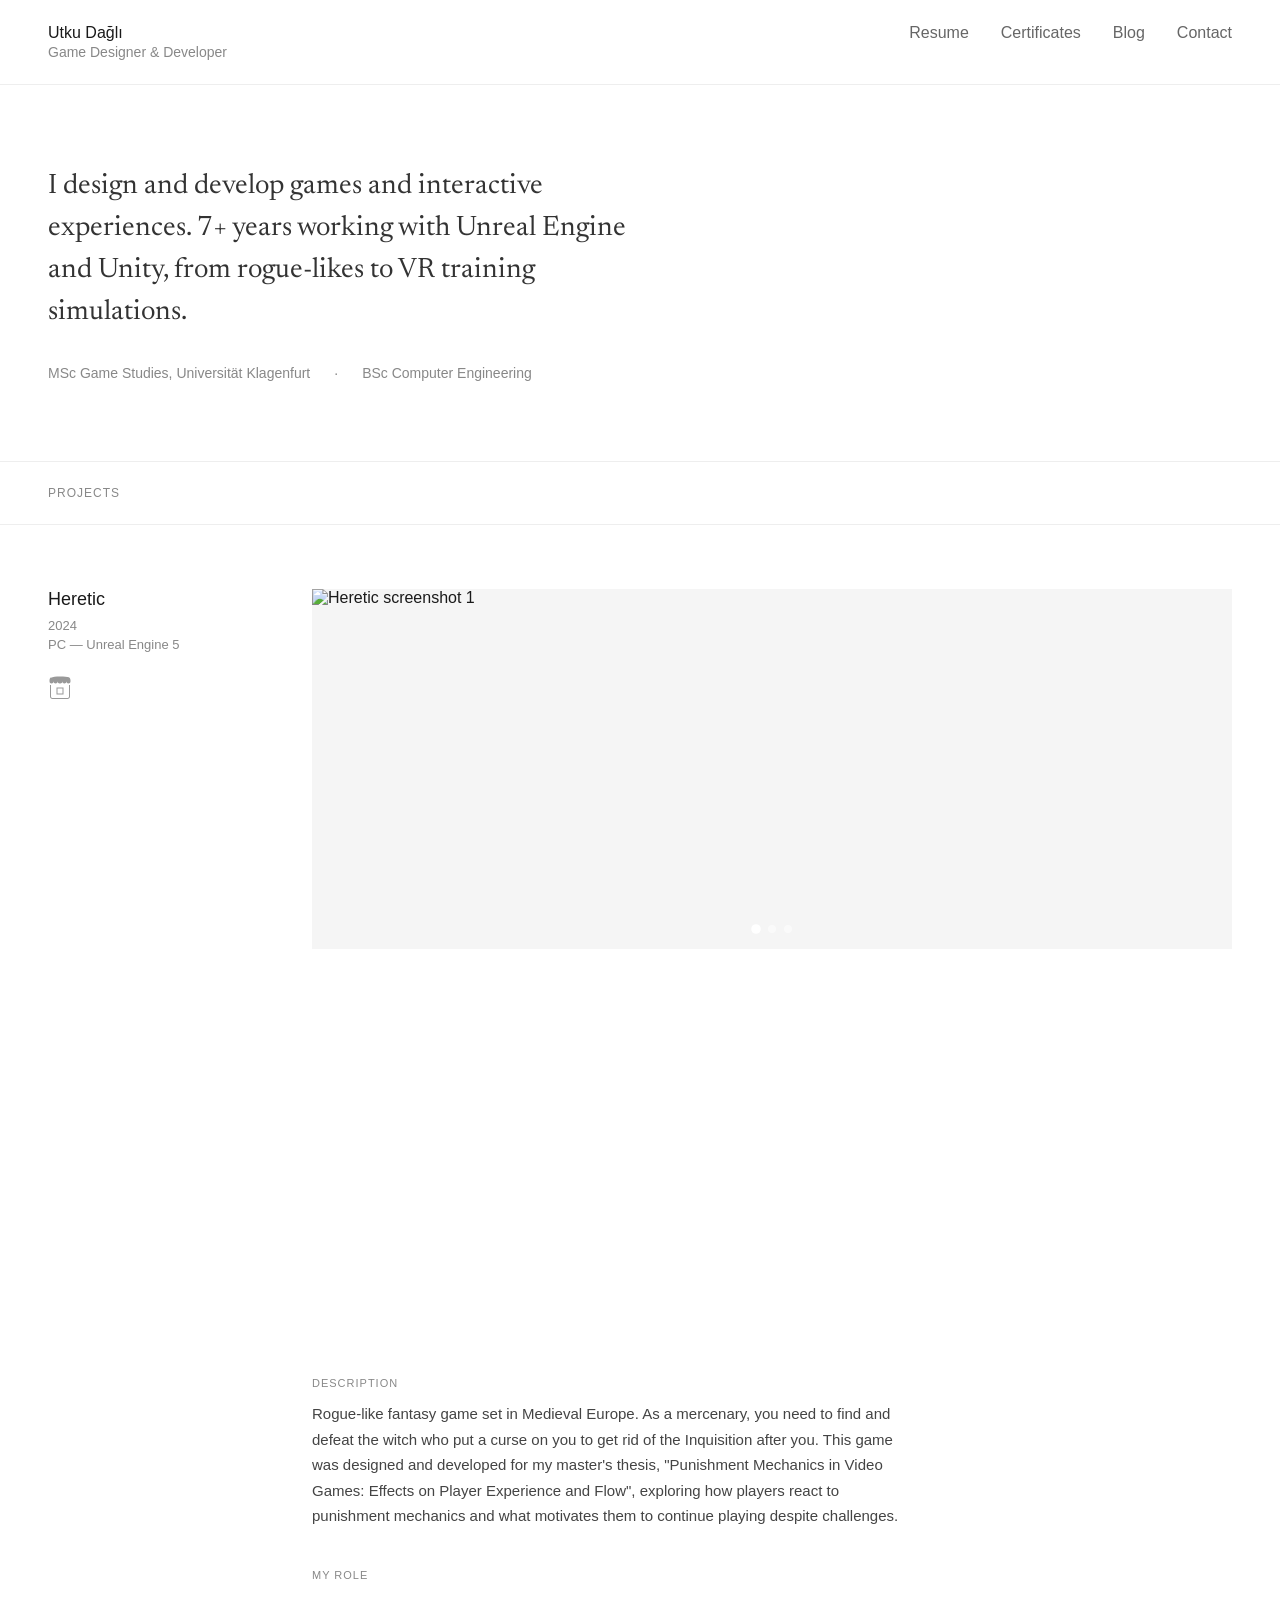
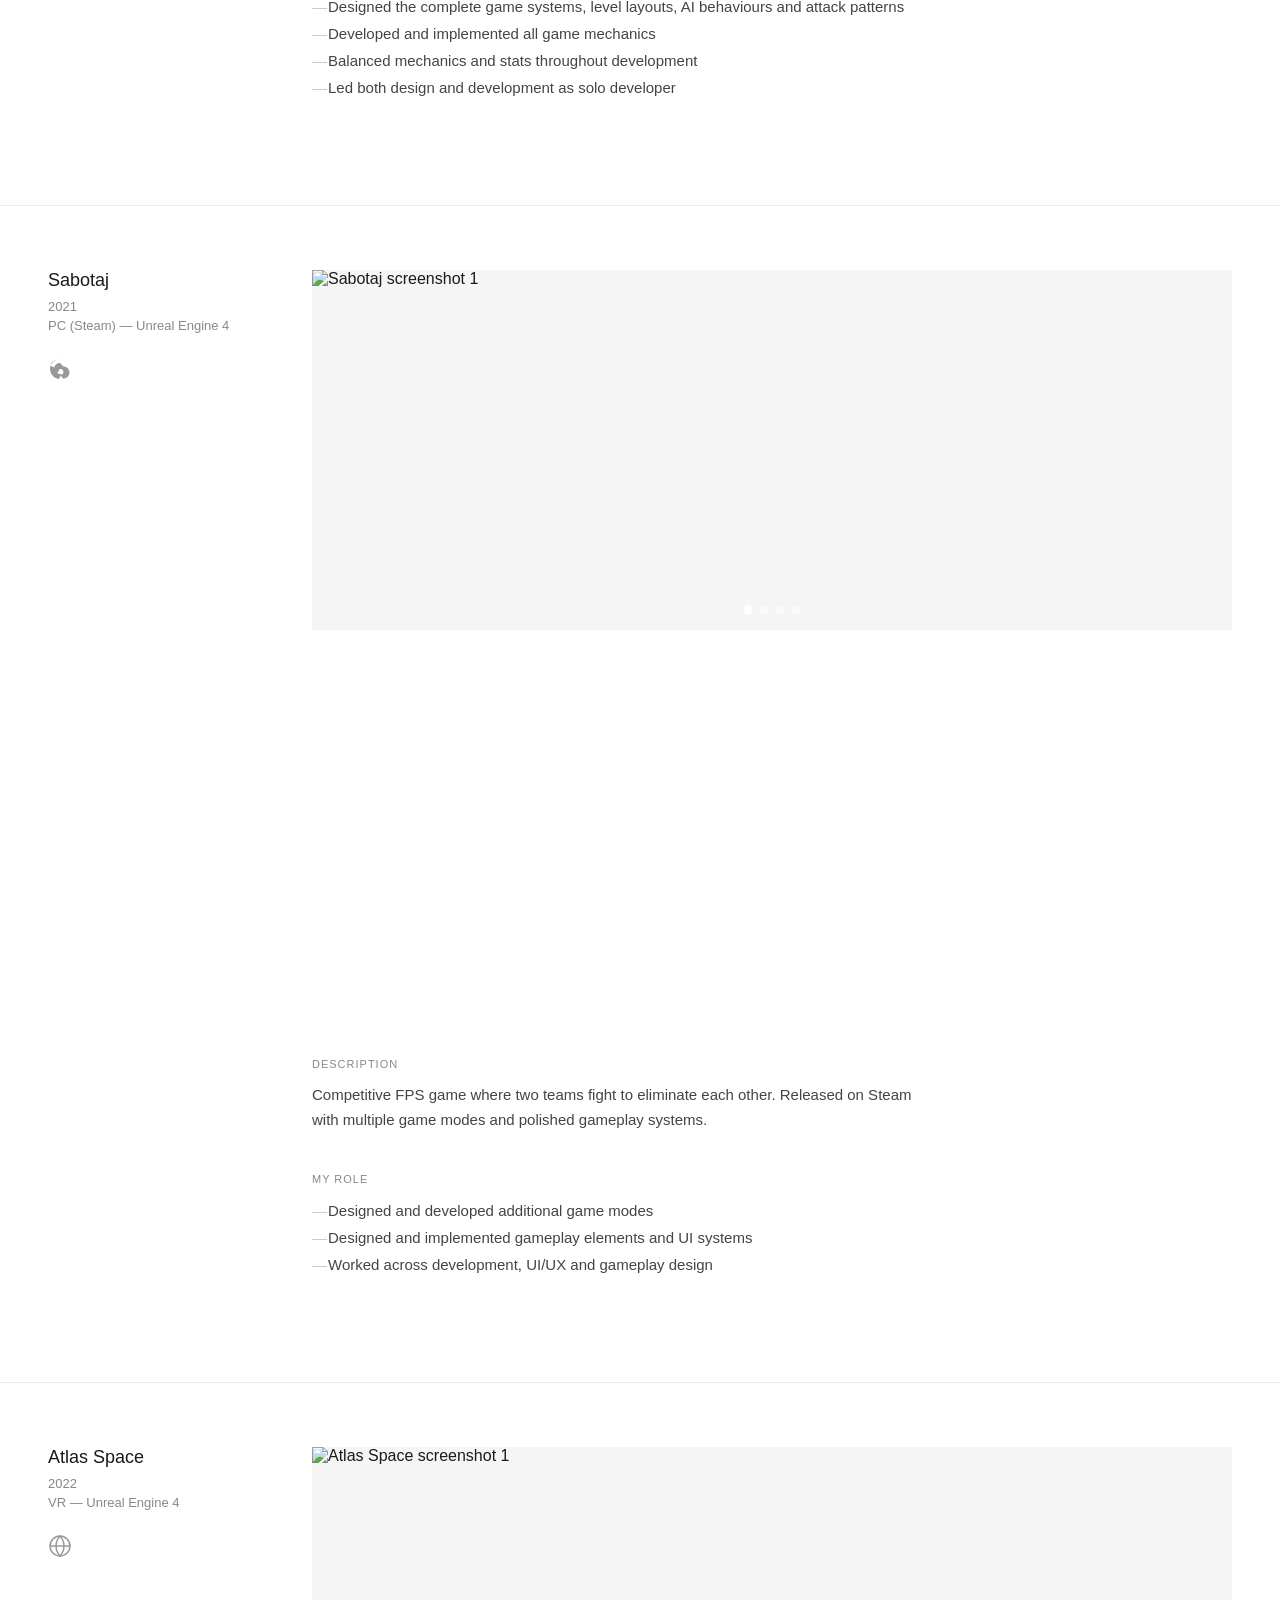
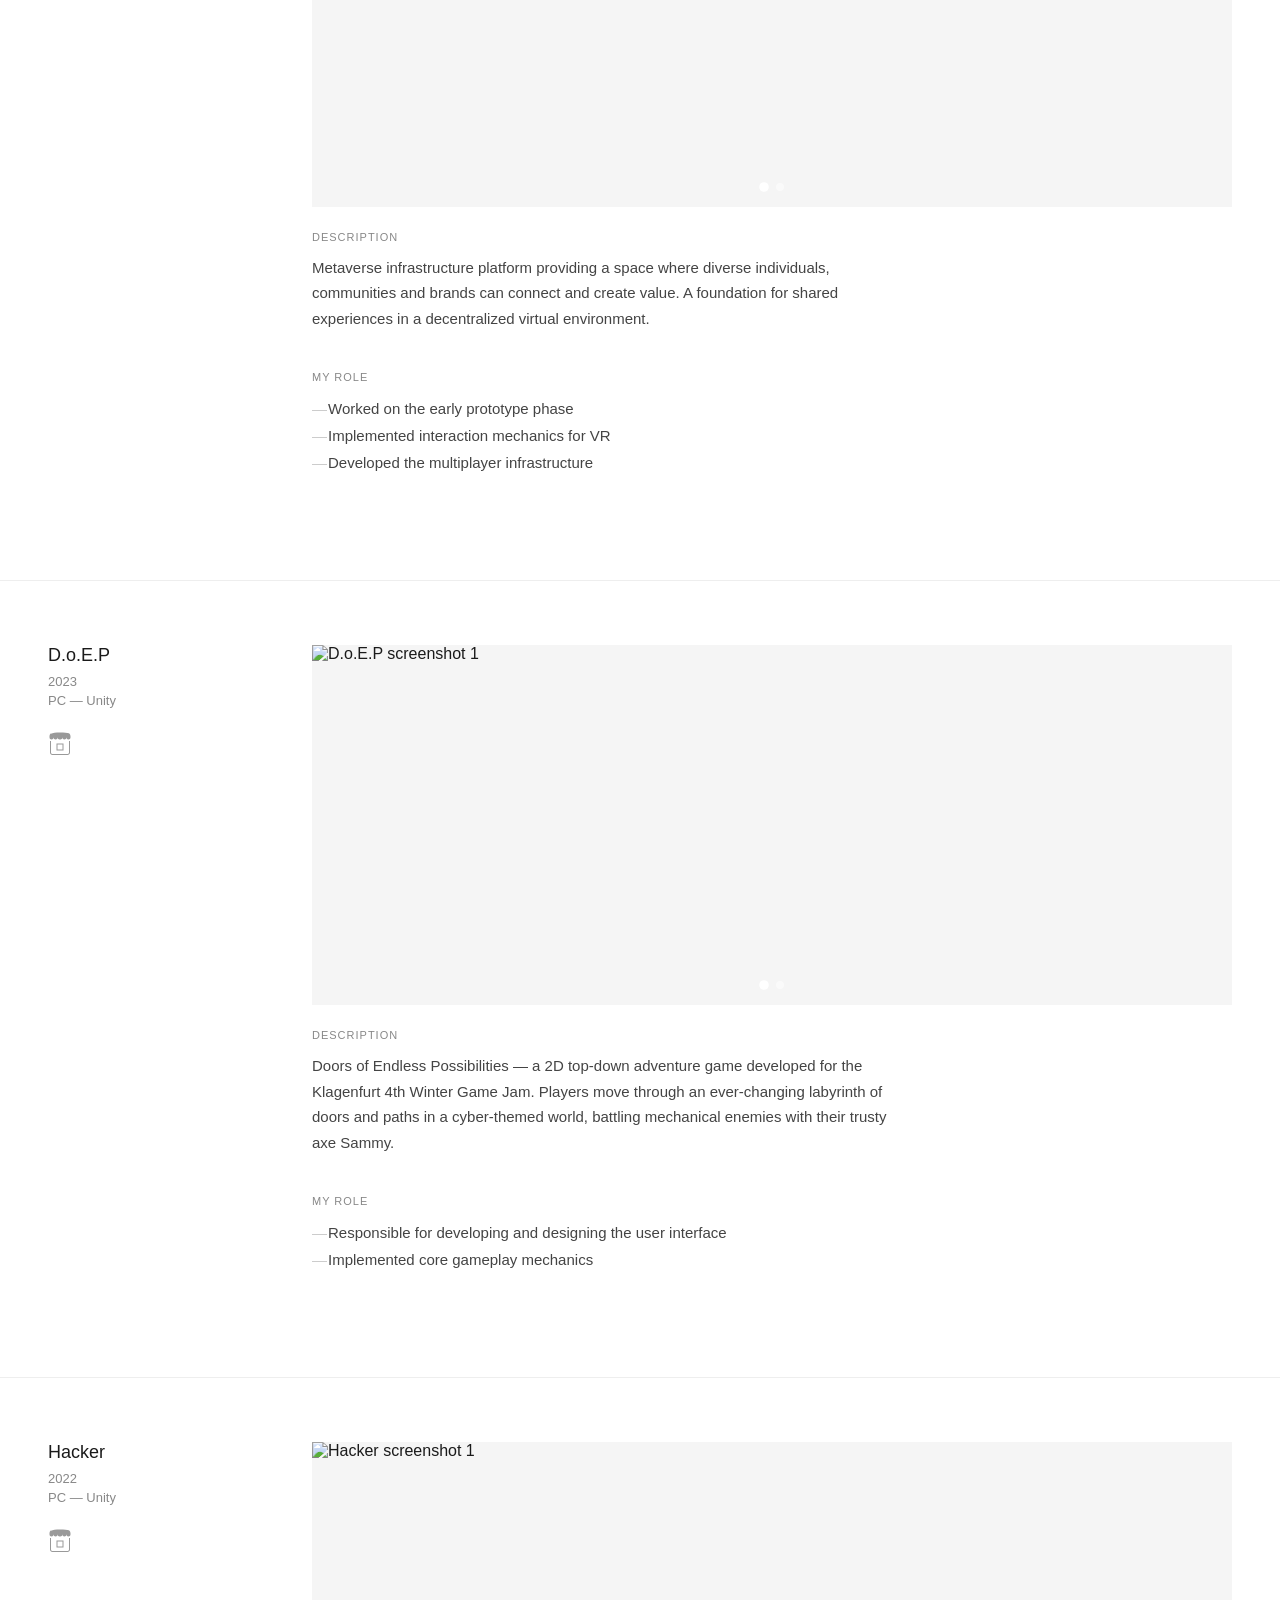
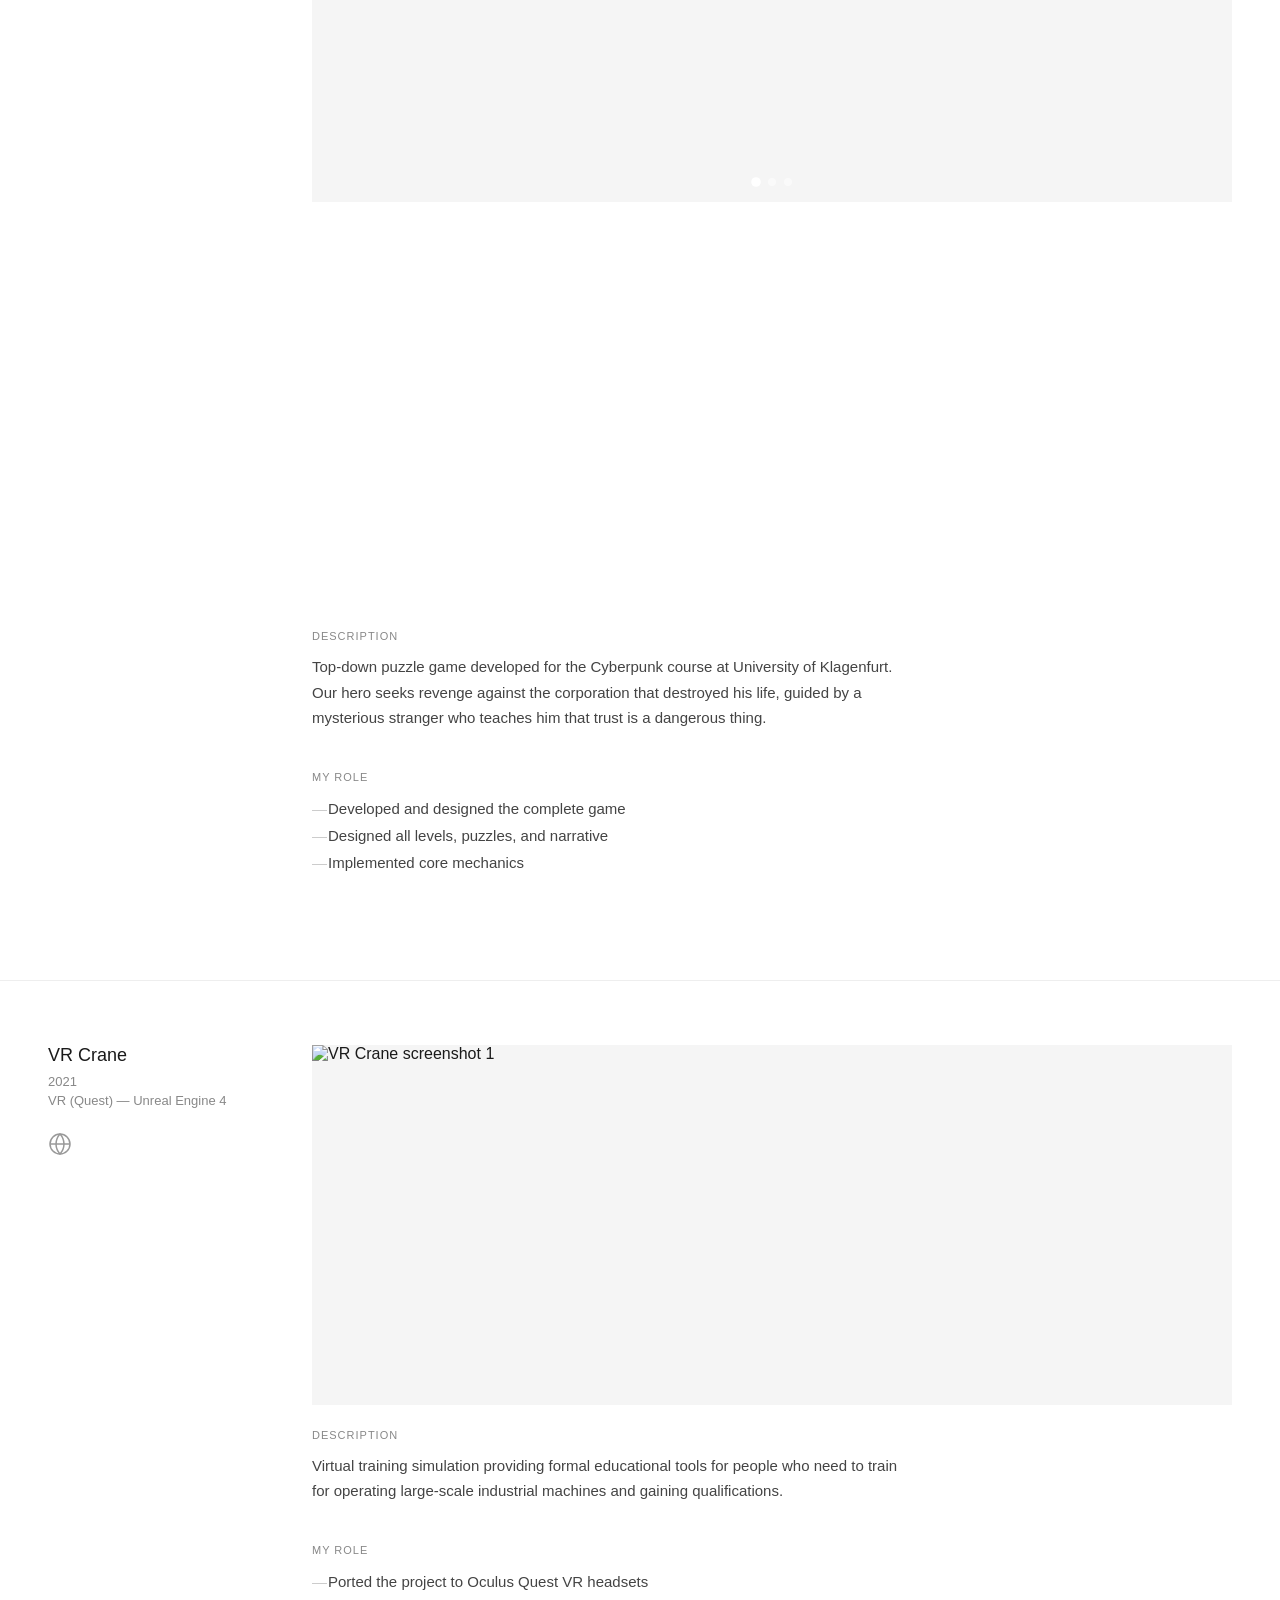
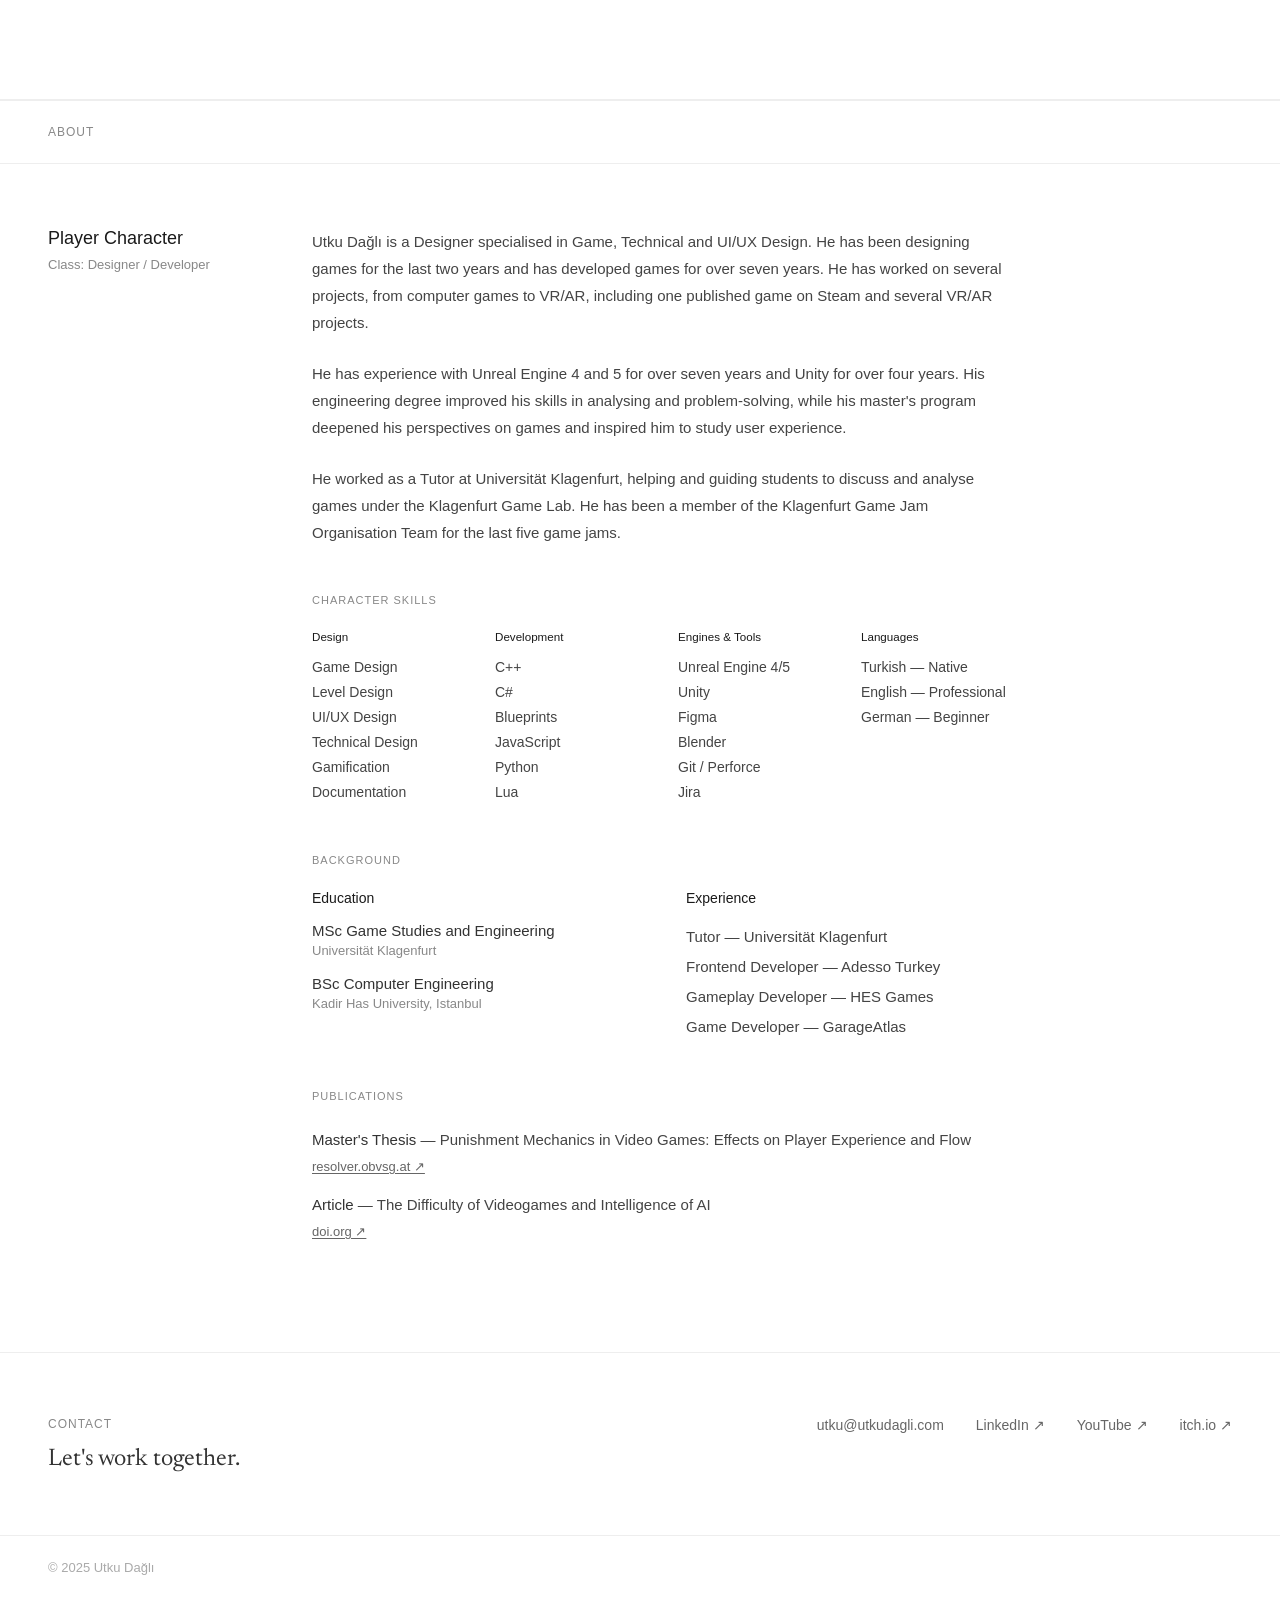
==== index.html @ bbbc9430 "Starting Pages" ====
<!DOCTYPE html>
<html lang="en">
<head>
  <meta charset="UTF-8">
  <meta name="viewport" content="width=device-width, initial-scale=1.0">
  <title>Utku Dağlı | Game Designer & Developer</title>
  <link href="https://fonts.googleapis.com/css2?family=Newsreader:wght@400;500&display=swap" rel="stylesheet">
  <style>
    * {
      margin: 0;
      padding: 0;
      box-sizing: border-box;
    }

    ::selection {
      background: #000;
      color: #fff;
    }

    body {
      min-height: 100vh;
      background-color: #fff;
      color: #1a1a1a;
      font-family: -apple-system, BlinkMacSystemFont, "Segoe UI", sans-serif;
    }

    a {
      color: inherit;
      text-decoration: none;
    }

    .link {
      color: #666;
      text-decoration: none;
      transition: color 0.2s;
      cursor: pointer;
    }

    .link:hover {
      color: #000;
    }

    /* Header */
    header {
      position: sticky;
      top: 0;
      padding: 24px 48px;
      display: flex;
      justify-content: space-between;
      align-items: baseline;
      border-bottom: 1px solid #eee;
      background: #fff;
      z-index: 100;
    }

    header h1 {
      font-size: 16px;
      font-weight: 500;
    }

    header p {
      font-size: 14px;
      color: #888;
      margin-top: 2px;
    }

    nav {
      display: flex;
      gap: 32px;
    }

    /* Intro Section */
    .intro {
      padding: 80px 48px;
      max-width: 680px;
    }

    .intro-text {
      font-family: 'Newsreader', Georgia, serif;
      font-size: 28px;
      line-height: 1.5;
      color: #333;
    }

    .intro-meta {
      margin-top: 32px;
      display: flex;
      gap: 24px;
      font-size: 14px;
      color: #888;
    }

    /* Projects Section */
    .projects-section {
      border-top: 1px solid #eee;
    }

    .section-header {
      padding: 24px 48px;
      border-bottom: 1px solid #eee;
    }

    .section-title {
      font-size: 12px;
      font-weight: 500;
      text-transform: uppercase;
      letter-spacing: 1px;
      color: #888;
    }

    .project-article {
      padding: 64px 48px;
      border-bottom: 1px solid #eee;
      display: grid;
      grid-template-columns: 200px 1fr;
      gap: 64px;
    }

    .project-meta h3 {
      font-size: 18px;
      font-weight: 500;
      margin-bottom: 8px;
    }

    .project-meta .year,
    .project-meta .platform {
      font-size: 13px;
      color: #888;
      margin-bottom: 4px;
    }

    .project-meta .platform {
      margin-bottom: 24px;
    }

    .platform-link {
      color: #999;
      transition: color 0.2s;
      cursor: pointer;
      display: flex;
      align-items: center;
      gap: 6px;
    }

    .platform-link:hover {
      color: #000;
    }

    /* Slideshow */
    .slideshow-container {
      margin-bottom: 24px;
      position: relative;
      overflow: hidden;
    }

    .slideshow {
      position: relative;
      height: 360px;
      background: #f5f5f5;
    }

    .slideshow img {
      position: absolute;
      top: 0;
      left: 0;
      width: 100%;
      height: 100%;
      object-fit: cover;
      opacity: 0;
      transition: opacity 0.4s ease;
    }

    .slideshow img.active {
      opacity: 1;
    }

    .slideshow-btn {
      position: absolute;
      top: 50%;
      transform: translateY(-50%);
      width: 40px;
      height: 40px;
      background: rgba(255, 255, 255, 0.9);
      border: none;
      border-radius: 50%;
      cursor: pointer;
      display: flex;
      align-items: center;
      justify-content: center;
      font-size: 18px;
      color: #333;
      transition: all 0.2s;
      opacity: 0;
      z-index: 10;
    }

    .slideshow-container:hover .slideshow-btn {
      opacity: 1;
    }

    .slideshow-btn:hover {
      background: #fff;
      transform: translateY(-50%) scale(1.05);
    }

    .slideshow-btn.prev {
      left: 16px;
    }

    .slideshow-btn.next {
      right: 16px;
    }

    .slideshow-dots {
      position: absolute;
      bottom: 16px;
      left: 50%;
      transform: translateX(-50%);
      display: flex;
      gap: 8px;
    }

    .slideshow-dot {
      width: 8px;
      height: 8px;
      border-radius: 50%;
      background: rgba(255, 255, 255, 0.5);
      border: none;
      cursor: pointer;
      transition: all 0.2s;
      padding: 0;
    }

    .slideshow-dot:hover {
      background: rgba(255, 255, 255, 0.8);
    }

    .slideshow-dot.active {
      background: #fff;
      transform: scale(1.2);
    }

    /* Video */
    .video-container {
      margin-bottom: 40px;
    }

    .video-container iframe {
      width: 100%;
      height: 360px;
      border: none;
    }

    /* Project Content */
    .project-description,
    .project-role {
      margin-bottom: 40px;
    }

    .project-description h4,
    .project-role h4 {
      font-size: 11px;
      font-weight: 500;
      text-transform: uppercase;
      letter-spacing: 1px;
      color: #888;
      margin-bottom: 12px;
    }

    .project-description p {
      font-size: 15px;
      line-height: 1.7;
      color: #444;
      max-width: 600px;
    }

    .project-role ul {
      list-style: none;
      font-size: 15px;
      line-height: 1.8;
      color: #444;
    }

    .project-role li {
      padding-left: 16px;
      position: relative;
    }

    .project-role li::before {
      content: '—';
      position: absolute;
      left: 0;
      color: #ccc;
    }

    /* About Section */
    .about-section {
      border-top: 1px solid #eee;
    }

    .about-content {
      padding: 64px 48px;
      display: grid;
      grid-template-columns: 200px 1fr;
      gap: 64px;
    }

    .about-meta h3 {
      font-size: 18px;
      font-weight: 500;
      margin-bottom: 8px;
    }

    .about-meta p {
      font-size: 13px;
      color: #888;
    }

    .about-body {
      max-width: 700px;
    }

    .about-body > p {
      font-size: 15px;
      line-height: 1.8;
      color: #444;
      margin-bottom: 24px;
    }

    .about-body > p:last-of-type {
      margin-bottom: 48px;
    }

    /* Character Skills */
    .character-skills,
    .background-section,
    .publications-section {
      margin-bottom: 48px;
    }

    .character-skills h4,
    .background-section h4,
    .publications-section h4 {
      font-size: 11px;
      font-weight: 500;
      text-transform: uppercase;
      letter-spacing: 1px;
      color: #888;
      margin-bottom: 24px;
    }

    .skills-grid {
      display: grid;
      grid-template-columns: repeat(4, 1fr);
      gap: 32px;
      font-size: 14px;
      color: #444;
    }

    .skills-grid h5 {
      font-weight: 500;
      margin-bottom: 12px;
      color: #1a1a1a;
    }

    .skills-grid p {
      line-height: 1.8;
    }

    /* Background */
    .background-grid {
      display: grid;
      grid-template-columns: 1fr 1fr;
      gap: 48px;
    }

    .background-grid h5 {
      font-weight: 500;
      margin-bottom: 16px;
      color: #1a1a1a;
      font-size: 14px;
    }

    .education-item {
      margin-bottom: 16px;
    }

    .education-item p {
      font-size: 15px;
      color: #333;
      margin-bottom: 2px;
    }

    .education-item span {
      font-size: 13px;
      color: #888;
    }

    .experience-list {
      font-size: 15px;
      line-height: 2;
      color: #444;
    }

    /* Publications */
    .publication-item {
      margin-bottom: 16px;
    }

    .publication-item p {
      font-size: 15px;
      line-height: 1.8;
      color: #444;
      margin-bottom: 4px;
    }

    .publication-item span {
      color: #333;
    }

    .pub-link {
      color: #666;
      text-decoration: underline;
      text-underline-offset: 2px;
      font-size: 13px;
      transition: color 0.2s;
    }

    .pub-link:hover {
      color: #000;
    }

    /* Contact Section */
    .contact-section {
      padding: 64px 48px;
      display: flex;
      justify-content: space-between;
      align-items: flex-start;
      border-top: 1px solid #eee;
    }

    .contact-section h2 {
      font-size: 12px;
      font-weight: 500;
      text-transform: uppercase;
      letter-spacing: 1px;
      color: #888;
      margin-bottom: 16px;
    }

    .contact-section .tagline {
      font-family: 'Newsreader', Georgia, serif;
      font-size: 24px;
      color: #333;
    }

    .contact-links {
      display: flex;
      gap: 32px;
      font-size: 14px;
    }

    /* Footer */
    footer {
      padding: 24px 48px;
      border-top: 1px solid #eee;
      font-size: 13px;
      color: #aaa;
    }

    /* Scroll to Top Button */
    .scroll-top-btn {
      position: fixed;
      bottom: 32px;
      left: 32px;
      width: 40px;
      height: 40px;
      background: #fff;
      border: 1px solid #ddd;
      border-radius: 50%;
      cursor: pointer;
      display: flex;
      align-items: center;
      justify-content: center;
      transition: all 0.2s;
      z-index: 100;
      opacity: 0;
      visibility: hidden;
    }

    .scroll-top-btn.visible {
      opacity: 1;
      visibility: visible;
    }

    .scroll-top-btn:hover {
      border-color: #000;
      background: #000;
      color: #fff;
    }
  </style>
</head>
<body>
  <!-- Header -->
  <header>
    <div>
      <h1><a href="index.html">Utku Dağlı</a></h1>
      <p>Game Designer & Developer</p>
    </div>
    <nav>
      <a href="resume.html" class="link">Resume</a>
      <a href="certificates.html" class="link">Certificates</a>
      <a href="blog.html" class="link">Blog</a>
      <a href="contact.html" class="link">Contact</a>
    </nav>
  </header>

  <!-- Intro -->
  <section class="intro">
    <p class="intro-text">
      I design and develop games and interactive experiences. 
      7+ years working with Unreal Engine and Unity, from rogue-likes 
      to VR training simulations.
    </p>
    <div class="intro-meta">
      <span>MSc Game Studies, Universität Klagenfurt</span>
      <span>·</span>
      <span>BSc Computer Engineering</span>
    </div>
  </section>

  <!-- Projects -->
  <section class="projects-section">
    <div class="section-header">
      <h2 class="section-title">Projects</h2>
    </div>

    <!-- Project 1: Heretic -->
    <article class="project-article" data-project="heretic">
      <div class="project-meta">
        <h3>Heretic</h3>
        <p class="year">2024</p>
        <p class="platform">PC — Unreal Engine 5</p>
        <a href="https://utkudagli.itch.io/heretic" target="_blank" rel="noopener noreferrer" class="platform-link">
          <svg width="24" height="24" viewBox="0 0 24 24" fill="currentColor">
            <path d="M3.13 1.338C2.08 1.96 1.5 3.293 1.5 4.5v.72c0 1.37.86 2.28 2.04 2.28 1.18 0 2.04-.91 2.04-2.28 0 1.37.86 2.28 2.04 2.28s2.04-.91 2.04-2.28c0 1.37.86 2.28 2.04 2.28h.6c1.18 0 2.04-.91 2.04-2.28 0 1.37.86 2.28 2.04 2.28s2.04-.91 2.04-2.28c0 1.37.86 2.28 2.04 2.28 1.18 0 2.04-.91 2.04-2.28v-.72c0-1.207-.58-2.54-1.63-3.162C19.394.925 16.262.5 12 .5c-4.262 0-7.394.425-8.87 1.338zM2 9v11.5c0 1.38 1.12 2.5 2.5 2.5h15c1.38 0 2.5-1.12 2.5-2.5V9h-1v11.5c0 .83-.67 1.5-1.5 1.5h-15c-.83 0-1.5-.67-1.5-1.5V9H2zm6.5 2.5h7v7h-7v-7zm1 1v5h5v-5h-5z"/>
          </svg>
        </a>
      </div>
      <div class="project-content">
        <!-- Slideshow -->
        <div class="slideshow-container">
          <div class="slideshow" data-slideshow="heretic">
            <img src="https://images.unsplash.com/photo-1538481199705-c710c4e965fc?w=800&h=500&fit=crop" alt="Heretic screenshot 1" class="active">
            <img src="https://images.unsplash.com/photo-1511512578047-dfb367046420?w=800&h=500&fit=crop" alt="Heretic screenshot 2">
            <img src="https://images.unsplash.com/photo-1552820728-8b83bb6b2b0b?w=800&h=500&fit=crop" alt="Heretic screenshot 3">
            <button class="slideshow-btn prev" onclick="prevSlide('heretic')">←</button>
            <button class="slideshow-btn next" onclick="nextSlide('heretic')">→</button>
            <div class="slideshow-dots">
              <button class="slideshow-dot active" onclick="goToSlide('heretic', 0)"></button>
              <button class="slideshow-dot" onclick="goToSlide('heretic', 1)"></button>
              <button class="slideshow-dot" onclick="goToSlide('heretic', 2)"></button>
            </div>
          </div>
        </div>
        <!-- Video -->
        <div class="video-container">
          <iframe src="https://www.youtube.com/embed/dQw4w9WgXcQ" title="Heretic video" allow="accelerometer; autoplay; clipboard-write; encrypted-media; gyroscope; picture-in-picture" allowfullscreen></iframe>
        </div>
        <!-- Description -->
        <div class="project-description">
          <h4>Description</h4>
          <p>Rogue-like fantasy game set in Medieval Europe. As a mercenary, you need to find and defeat the witch who put a curse on you to get rid of the Inquisition after you. This game was designed and developed for my master's thesis, "Punishment Mechanics in Video Games: Effects on Player Experience and Flow", exploring how players react to punishment mechanics and what motivates them to continue playing despite challenges.</p>
        </div>
        <!-- Role -->
        <div class="project-role">
          <h4>My Role</h4>
          <ul>
            <li>Designed the complete game systems, level layouts, AI behaviours and attack patterns</li>
            <li>Developed and implemented all game mechanics</li>
            <li>Balanced mechanics and stats throughout development</li>
            <li>Led both design and development as solo developer</li>
          </ul>
        </div>
      </div>
    </article>

    <!-- Project 2: Sabotaj -->
    <article class="project-article" data-project="sabotaj">
      <div class="project-meta">
        <h3>Sabotaj</h3>
        <p class="year">2021</p>
        <p class="platform">PC (Steam) — Unreal Engine 4</p>
        <a href="https://store.steampowered.com/app/1436900/Sabotaj/" target="_blank" rel="noopener noreferrer" class="platform-link">
          <svg width="24" height="24" viewBox="0 0 24 24" fill="currentColor">
            <path d="M12 2C6.48 2 2 6.48 2 12c0 5.07 3.78 9.26 8.68 9.92l3.32-4.68c-.32.04-.65.06-.98.06-2.76 0-5-2.24-5-5 0-.33.03-.66.09-.98L2.43 8.68C3.14 4.78 6.86 2 12 2zm0 4c-3.31 0-6 2.69-6 6 0 .34.03.67.08 1l3.42 1.42c.32-1.36 1.5-2.42 2.95-2.42 1.66 0 3 1.34 3 3 0 1.45-1.06 2.63-2.42 2.95l1.42 3.42c.33.05.66.08 1 .08 3.31 0 6-2.69 6-6s-2.69-6-6-6zm-2.5 6c-.83 0-1.5.67-1.5 1.5s.67 1.5 1.5 1.5 1.5-.67 1.5-1.5-.67-1.5-1.5-1.5z"/>
          </svg>
        </a>
      </div>
      <div class="project-content">
        <div class="slideshow-container">
          <div class="slideshow" data-slideshow="sabotaj">
            <img src="https://images.unsplash.com/photo-1542751371-adc38448a05e?w=800&h=500&fit=crop" alt="Sabotaj screenshot 1" class="active">
            <img src="https://images.unsplash.com/photo-1493711662062-fa541f7f3d24?w=800&h=500&fit=crop" alt="Sabotaj screenshot 2">
            <img src="https://images.unsplash.com/photo-1509198397868-475647b2a1e5?w=800&h=500&fit=crop" alt="Sabotaj screenshot 3">
            <img src="https://images.unsplash.com/photo-1534423861386-85a16f5d13fd?w=800&h=500&fit=crop" alt="Sabotaj screenshot 4">
            <button class="slideshow-btn prev" onclick="prevSlide('sabotaj')">←</button>
            <button class="slideshow-btn next" onclick="nextSlide('sabotaj')">→</button>
            <div class="slideshow-dots">
              <button class="slideshow-dot active" onclick="goToSlide('sabotaj', 0)"></button>
              <button class="slideshow-dot" onclick="goToSlide('sabotaj', 1)"></button>
              <button class="slideshow-dot" onclick="goToSlide('sabotaj', 2)"></button>
              <button class="slideshow-dot" onclick="goToSlide('sabotaj', 3)"></button>
            </div>
          </div>
        </div>
        <div class="video-container">
          <iframe src="https://www.youtube.com/embed/dQw4w9WgXcQ" title="Sabotaj video" allow="accelerometer; autoplay; clipboard-write; encrypted-media; gyroscope; picture-in-picture" allowfullscreen></iframe>
        </div>
        <div class="project-description">
          <h4>Description</h4>
          <p>Competitive FPS game where two teams fight to eliminate each other. Released on Steam with multiple game modes and polished gameplay systems.</p>
        </div>
        <div class="project-role">
          <h4>My Role</h4>
          <ul>
            <li>Designed and developed additional game modes</li>
            <li>Designed and implemented gameplay elements and UI systems</li>
            <li>Worked across development, UI/UX and gameplay design</li>
          </ul>
        </div>
      </div>
    </article>

    <!-- Project 3: Atlas Space -->
    <article class="project-article" data-project="atlas">
      <div class="project-meta">
        <h3>Atlas Space</h3>
        <p class="year">2022</p>
        <p class="platform">VR — Unreal Engine 4</p>
        <a href="http://atlas.space" target="_blank" rel="noopener noreferrer" class="platform-link">
          <svg width="24" height="24" viewBox="0 0 24 24" fill="none" stroke="currentColor" stroke-width="1.5">
            <circle cx="12" cy="12" r="10"/>
            <path d="M2 12h20M12 2a15.3 15.3 0 0 1 4 10 15.3 15.3 0 0 1-4 10 15.3 15.3 0 0 1-4-10 15.3 15.3 0 0 1 4-10z"/>
          </svg>
        </a>
      </div>
      <div class="project-content">
        <div class="slideshow-container">
          <div class="slideshow" data-slideshow="atlas">
            <img src="https://images.unsplash.com/photo-1617802690992-15d93263d3a9?w=800&h=500&fit=crop" alt="Atlas Space screenshot 1" class="active">
            <img src="https://images.unsplash.com/photo-1622979135225-d2ba269cf1ac?w=800&h=500&fit=crop" alt="Atlas Space screenshot 2">
            <button class="slideshow-btn prev" onclick="prevSlide('atlas')">←</button>
            <button class="slideshow-btn next" onclick="nextSlide('atlas')">→</button>
            <div class="slideshow-dots">
              <button class="slideshow-dot active" onclick="goToSlide('atlas', 0)"></button>
              <button class="slideshow-dot" onclick="goToSlide('atlas', 1)"></button>
            </div>
          </div>
        </div>
        <div class="project-description">
          <h4>Description</h4>
          <p>Metaverse infrastructure platform providing a space where diverse individuals, communities and brands can connect and create value. A foundation for shared experiences in a decentralized virtual environment.</p>
        </div>
        <div class="project-role">
          <h4>My Role</h4>
          <ul>
            <li>Worked on the early prototype phase</li>
            <li>Implemented interaction mechanics for VR</li>
            <li>Developed the multiplayer infrastructure</li>
          </ul>
        </div>
      </div>
    </article>

    <!-- Project 4: D.o.E.P -->
    <article class="project-article" data-project="doep">
      <div class="project-meta">
        <h3>D.o.E.P</h3>
        <p class="year">2023</p>
        <p class="platform">PC — Unity</p>
        <a href="https://hellenbrandy.itch.io/doep" target="_blank" rel="noopener noreferrer" class="platform-link">
          <svg width="24" height="24" viewBox="0 0 24 24" fill="currentColor">
            <path d="M3.13 1.338C2.08 1.96 1.5 3.293 1.5 4.5v.72c0 1.37.86 2.28 2.04 2.28 1.18 0 2.04-.91 2.04-2.28 0 1.37.86 2.28 2.04 2.28s2.04-.91 2.04-2.28c0 1.37.86 2.28 2.04 2.28h.6c1.18 0 2.04-.91 2.04-2.28 0 1.37.86 2.28 2.04 2.28s2.04-.91 2.04-2.28c0 1.37.86 2.28 2.04 2.28 1.18 0 2.04-.91 2.04-2.28v-.72c0-1.207-.58-2.54-1.63-3.162C19.394.925 16.262.5 12 .5c-4.262 0-7.394.425-8.87 1.338zM2 9v11.5c0 1.38 1.12 2.5 2.5 2.5h15c1.38 0 2.5-1.12 2.5-2.5V9h-1v11.5c0 .83-.67 1.5-1.5 1.5h-15c-.83 0-1.5-.67-1.5-1.5V9H2zm6.5 2.5h7v7h-7v-7zm1 1v5h5v-5h-5z"/>
          </svg>
        </a>
      </div>
      <div class="project-content">
        <div class="slideshow-container">
          <div class="slideshow" data-slideshow="doep">
            <img src="https://images.unsplash.com/photo-1550745165-9bc0b252726f?w=800&h=500&fit=crop" alt="D.o.E.P screenshot 1" class="active">
            <img src="https://images.unsplash.com/photo-1535223289827-42f1e9919769?w=800&h=500&fit=crop" alt="D.o.E.P screenshot 2">
            <button class="slideshow-btn prev" onclick="prevSlide('doep')">←</button>
            <button class="slideshow-btn next" onclick="nextSlide('doep')">→</button>
            <div class="slideshow-dots">
              <button class="slideshow-dot active" onclick="goToSlide('doep', 0)"></button>
              <button class="slideshow-dot" onclick="goToSlide('doep', 1)"></button>
            </div>
          </div>
        </div>
        <div class="project-description">
          <h4>Description</h4>
          <p>Doors of Endless Possibilities — a 2D top-down adventure game developed for the Klagenfurt 4th Winter Game Jam. Players move through an ever-changing labyrinth of doors and paths in a cyber-themed world, battling mechanical enemies with their trusty axe Sammy.</p>
        </div>
        <div class="project-role">
          <h4>My Role</h4>
          <ul>
            <li>Responsible for developing and designing the user interface</li>
            <li>Implemented core gameplay mechanics</li>
          </ul>
        </div>
      </div>
    </article>

    <!-- Project 5: Hacker -->
    <article class="project-article" data-project="hacker">
      <div class="project-meta">
        <h3>Hacker</h3>
        <p class="year">2022</p>
        <p class="platform">PC — Unity</p>
        <a href="https://utkudagli.itch.io/hacker" target="_blank" rel="noopener noreferrer" class="platform-link">
          <svg width="24" height="24" viewBox="0 0 24 24" fill="currentColor">
            <path d="M3.13 1.338C2.08 1.96 1.5 3.293 1.5 4.5v.72c0 1.37.86 2.28 2.04 2.28 1.18 0 2.04-.91 2.04-2.28 0 1.37.86 2.28 2.04 2.28s2.04-.91 2.04-2.28c0 1.37.86 2.28 2.04 2.28h.6c1.18 0 2.04-.91 2.04-2.28 0 1.37.86 2.28 2.04 2.28s2.04-.91 2.04-2.28c0 1.37.86 2.28 2.04 2.28 1.18 0 2.04-.91 2.04-2.28v-.72c0-1.207-.58-2.54-1.63-3.162C19.394.925 16.262.5 12 .5c-4.262 0-7.394.425-8.87 1.338zM2 9v11.5c0 1.38 1.12 2.5 2.5 2.5h15c1.38 0 2.5-1.12 2.5-2.5V9h-1v11.5c0 .83-.67 1.5-1.5 1.5h-15c-.83 0-1.5-.67-1.5-1.5V9H2zm6.5 2.5h7v7h-7v-7zm1 1v5h5v-5h-5z"/>
          </svg>
        </a>
      </div>
      <div class="project-content">
        <div class="slideshow-container">
          <div class="slideshow" data-slideshow="hacker">
            <img src="https://images.unsplash.com/photo-1526374965328-7f61d4dc18c5?w=800&h=500&fit=crop" alt="Hacker screenshot 1" class="active">
            <img src="https://images.unsplash.com/photo-1504639725590-34d0984388bd?w=800&h=500&fit=crop" alt="Hacker screenshot 2">
            <img src="https://images.unsplash.com/photo-1510511459019-5dda7724fd87?w=800&h=500&fit=crop" alt="Hacker screenshot 3">
            <button class="slideshow-btn prev" onclick="prevSlide('hacker')">←</button>
            <button class="slideshow-btn next" onclick="nextSlide('hacker')">→</button>
            <div class="slideshow-dots">
              <button class="slideshow-dot active" onclick="goToSlide('hacker', 0)"></button>
              <button class="slideshow-dot" onclick="goToSlide('hacker', 1)"></button>
              <button class="slideshow-dot" onclick="goToSlide('hacker', 2)"></button>
            </div>
          </div>
        </div>
        <div class="video-container">
          <iframe src="https://www.youtube.com/embed/dQw4w9WgXcQ" title="Hacker video" allow="accelerometer; autoplay; clipboard-write; encrypted-media; gyroscope; picture-in-picture" allowfullscreen></iframe>
        </div>
        <div class="project-description">
          <h4>Description</h4>
          <p>Top-down puzzle game developed for the Cyberpunk course at University of Klagenfurt. Our hero seeks revenge against the corporation that destroyed his life, guided by a mysterious stranger who teaches him that trust is a dangerous thing.</p>
        </div>
        <div class="project-role">
          <h4>My Role</h4>
          <ul>
            <li>Developed and designed the complete game</li>
            <li>Designed all levels, puzzles, and narrative</li>
            <li>Implemented core mechanics</li>
          </ul>
        </div>
      </div>
    </article>

    <!-- Project 6: VR Crane -->
    <article class="project-article" data-project="vrcrane">
      <div class="project-meta">
        <h3>VR Crane</h3>
        <p class="year">2021</p>
        <p class="platform">VR (Quest) — Unreal Engine 4</p>
        <a href="https://www.garageatlas.com/products-vr-tower-crane" target="_blank" rel="noopener noreferrer" class="platform-link">
          <svg width="24" height="24" viewBox="0 0 24 24" fill="none" stroke="currentColor" stroke-width="1.5">
            <circle cx="12" cy="12" r="10"/>
            <path d="M2 12h20M12 2a15.3 15.3 0 0 1 4 10 15.3 15.3 0 0 1-4 10 15.3 15.3 0 0 1-4-10 15.3 15.3 0 0 1 4-10z"/>
          </svg>
        </a>
      </div>
      <div class="project-content">
        <div class="slideshow-container">
          <div class="slideshow" data-slideshow="vrcrane">
            <img src="https://images.unsplash.com/photo-1504639725590-34d0984388bd?w=800&h=500&fit=crop" alt="VR Crane screenshot 1" class="active">
          </div>
        </div>
        <div class="project-description">
          <h4>Description</h4>
          <p>Virtual training simulation providing formal educational tools for people who need to train for operating large-scale industrial machines and gaining qualifications.</p>
        </div>
        <div class="project-role">
          <h4>My Role</h4>
          <ul>
            <li>Ported the project to Oculus Quest VR headsets</li>
          </ul>
        </div>
      </div>
    </article>
  </section>

  <!-- About Section -->
  <section class="about-section">
    <div class="section-header">
      <h2 class="section-title">About</h2>
    </div>

    <div class="about-content">
      <div class="about-meta">
        <h3>Player Character</h3>
        <p>Class: Designer / Developer</p>
      </div>

      <div class="about-body">
        <p>Utku Dağlı is a Designer specialised in Game, Technical and UI/UX Design. He has been designing games for the last two years and has developed games for over seven years. He has worked on several projects, from computer games to VR/AR, including one published game on Steam and several VR/AR projects.</p>
        
        <p>He has experience with Unreal Engine 4 and 5 for over seven years and Unity for over four years. His engineering degree improved his skills in analysing and problem-solving, while his master's program deepened his perspectives on games and inspired him to study user experience.</p>
        
        <p>He worked as a Tutor at Universität Klagenfurt, helping and guiding students to discuss and analyse games under the Klagenfurt Game Lab. He has been a member of the Klagenfurt Game Jam Organisation Team for the last five game jams.</p>

        <!-- Character Skills -->
        <div class="character-skills">
          <h4>Character Skills</h4>
          <div class="skills-grid">
            <div>
              <h5>Design</h5>
              <p>Game Design<br>Level Design<br>UI/UX Design<br>Technical Design<br>Gamification<br>Documentation</p>
            </div>
            <div>
              <h5>Development</h5>
              <p>C++<br>C#<br>Blueprints<br>JavaScript<br>Python<br>Lua</p>
            </div>
            <div>
              <h5>Engines & Tools</h5>
              <p>Unreal Engine 4/5<br>Unity<br>Figma<br>Blender<br>Git / Perforce<br>Jira</p>
            </div>
            <div>
              <h5>Languages</h5>
              <p>Turkish — Native<br>English — Professional<br>German — Beginner</p>
            </div>
          </div>
        </div>

        <!-- Background -->
        <div class="background-section">
          <h4>Background</h4>
          <div class="background-grid">
            <div>
              <h5>Education</h5>
              <div class="education-item">
                <p>MSc Game Studies and Engineering</p>
                <span>Universität Klagenfurt</span>
              </div>
              <div class="education-item">
                <p>BSc Computer Engineering</p>
                <span>Kadir Has University, Istanbul</span>
              </div>
            </div>
            <div>
              <h5>Experience</h5>
              <div class="experience-list">
                <p>Tutor — Universität Klagenfurt</p>
                <p>Frontend Developer — Adesso Turkey</p>
                <p>Gameplay Developer — HES Games</p>
                <p>Game Developer — GarageAtlas</p>
              </div>
            </div>
          </div>
        </div>

        <!-- Publications -->
        <div class="publications-section">
          <h4>Publications</h4>
          <div class="publication-item">
            <p><span>Master's Thesis</span> — Punishment Mechanics in Video Games: Effects on Player Experience and Flow</p>
            <a href="https://resolver.obvsg.at/urn:nbn:at:at-ubk:1-54367" target="_blank" rel="noopener noreferrer" class="pub-link">resolver.obvsg.at ↗</a>
          </div>
          <div class="publication-item">
            <p><span>Article</span> — The Difficulty of Videogames and Intelligence of AI</p>
            <a href="https://doi.org/10.48415/001.2022.02.5" target="_blank" rel="noopener noreferrer" class="pub-link">doi.org ↗</a>
          </div>
        </div>
      </div>
    </div>
  </section>

  <!-- Contact Section -->
  <section class="contact-section">
    <div>
      <h2>Contact</h2>
      <p class="tagline">Let's work together.</p>
    </div>
    <div class="contact-links">
      <a href="mailto:utku@utkudagli.com" class="link">utku@utkudagli.com</a>
      <a href="https://www.linkedin.com/in/utkudagli" target="_blank" rel="noopener noreferrer" class="link">LinkedIn ↗</a>
      <a href="https://www.youtube.com/@UtkuLudens" target="_blank" rel="noopener noreferrer" class="link">YouTube ↗</a>
      <a href="https://utkudagli.itch.io" target="_blank" rel="noopener noreferrer" class="link">itch.io ↗</a>
    </div>
  </section>

  <!-- Footer -->
  <footer>
    © 2025 Utku Dağlı
  </footer>

  <!-- Scroll to Top Button -->
  <button class="scroll-top-btn" id="scrollTopBtn" onclick="scrollToTop()">↑</button>

  <script>
    // Slideshow functionality
    const slideshows = {};

    function initSlideshows() {
      document.querySelectorAll('[data-slideshow]').forEach(slideshow => {
        const id = slideshow.dataset.slideshow;
        const images = slideshow.querySelectorAll('img');
        const dots = slideshow.querySelectorAll('.slideshow-dot');
        slideshows[id] = { images, dots, current: 0 };
      });
    }

    function goToSlide(id, index) {
      const slideshow = slideshows[id];
      if (!slideshow) return;
      
      slideshow.images.forEach((img, i) => {
        img.classList.toggle('active', i === index);
      });
      slideshow.dots.forEach((dot, i) => {
        dot.classList.toggle('active', i === index);
      });
      slideshow.current = index;
    }

    function nextSlide(id) {
      const slideshow = slideshows[id];
      if (!slideshow) return;
      const next = (slideshow.current + 1) % slideshow.images.length;
      goToSlide(id, next);
    }

    function prevSlide(id) {
      const slideshow = slideshows[id];
      if (!slideshow) return;
      const prev = (slideshow.current - 1 + slideshow.images.length) % slideshow.images.length;
      goToSlide(id, prev);
    }

    // Scroll to top functionality
    function scrollToTop() {
      window.scrollTo({ top: 0, behavior: 'smooth' });
    }

    window.addEventListener('scroll', () => {
      const btn = document.getElementById('scrollTopBtn');
      if (window.scrollY > 400) {
        btn.classList.add('visible');
      } else {
        btn.classList.remove('visible');
      }
    });

    // Initialize
    document.addEventListener('DOMContentLoaded', initSlideshows);
  </script>
</body>
</html>
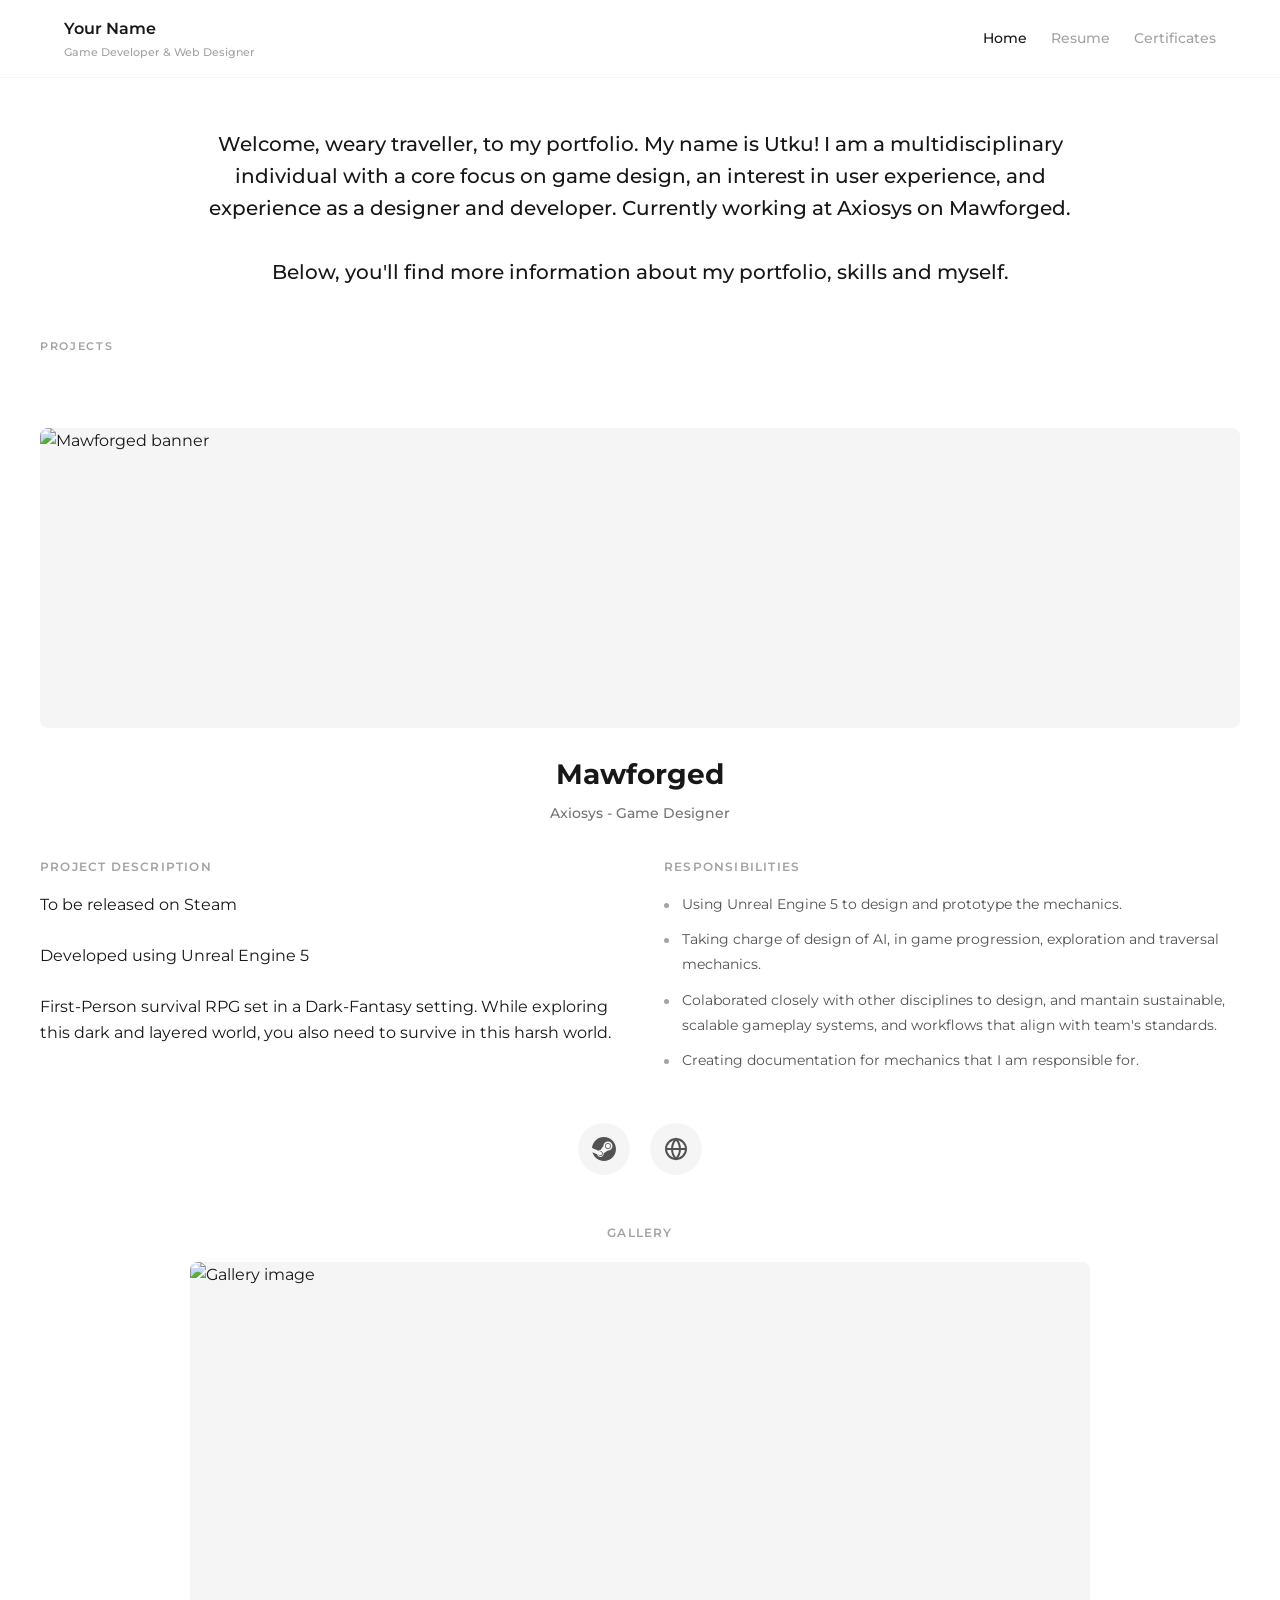
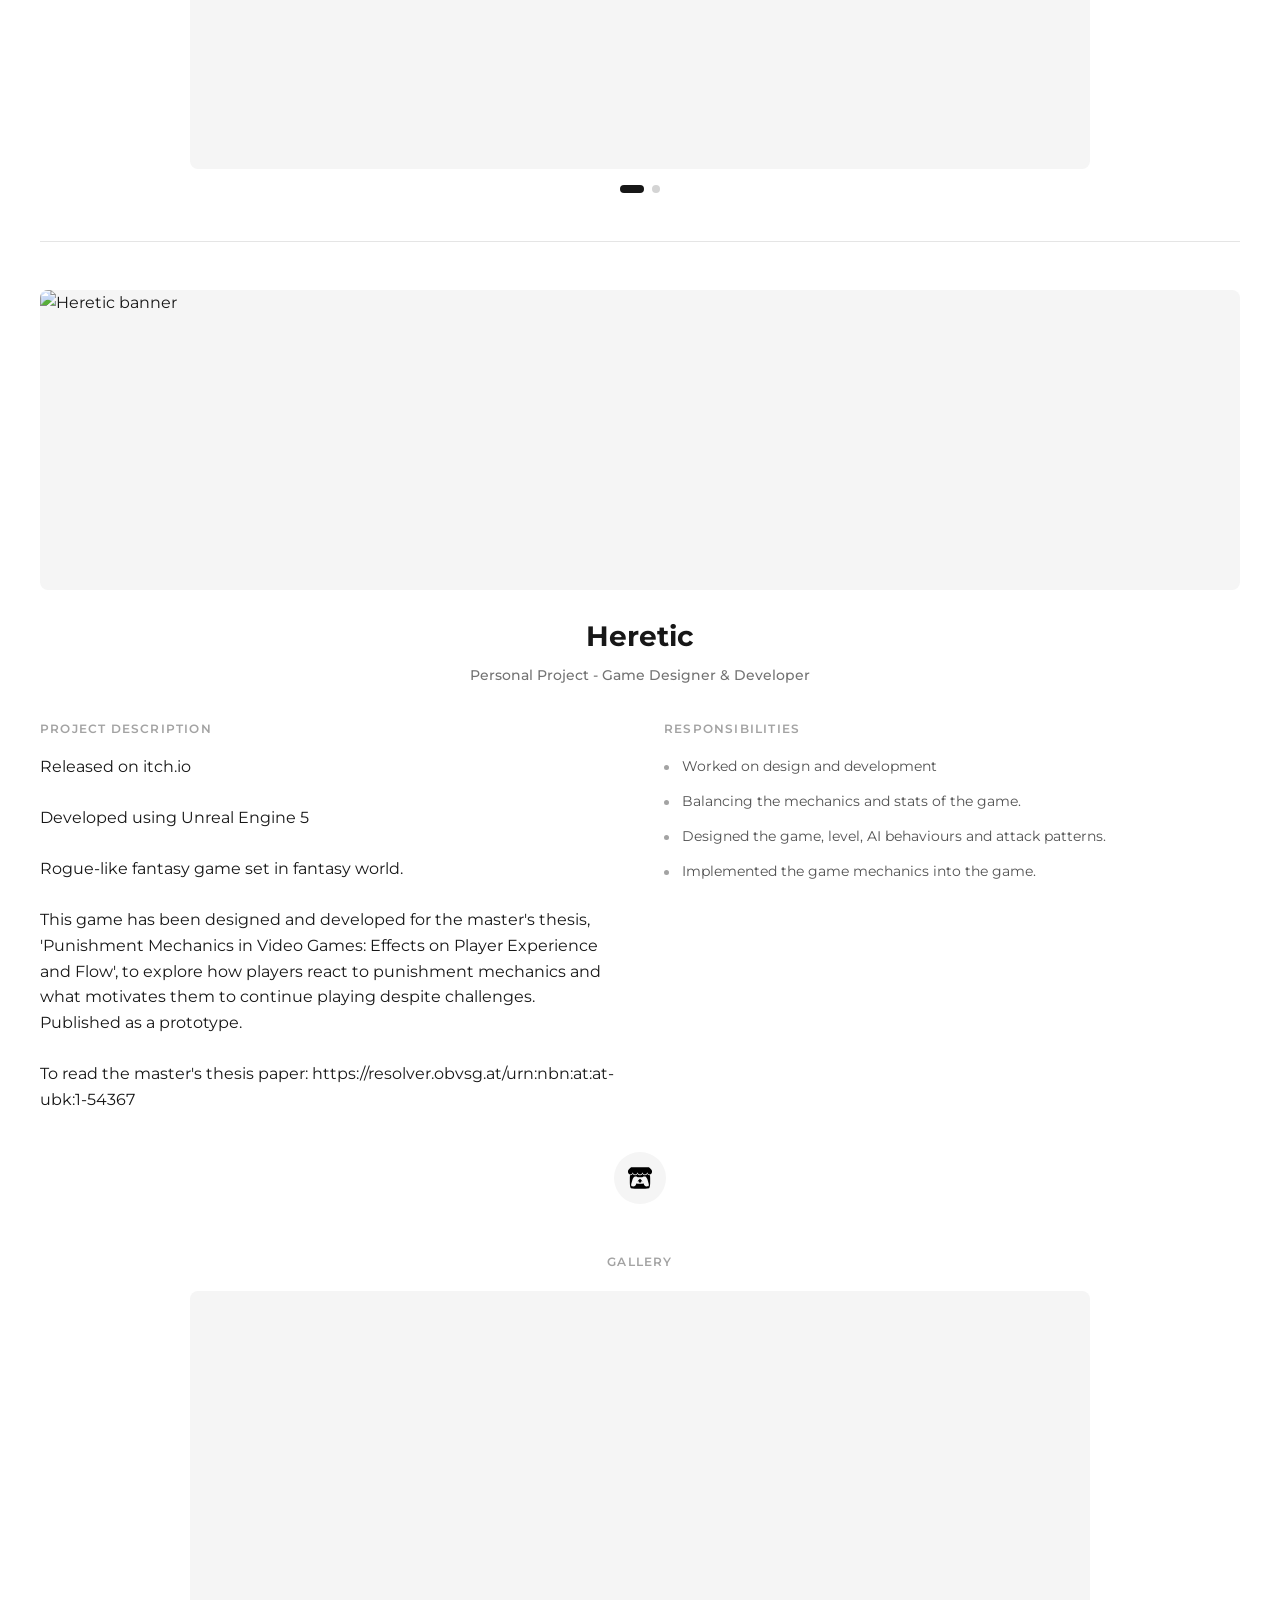
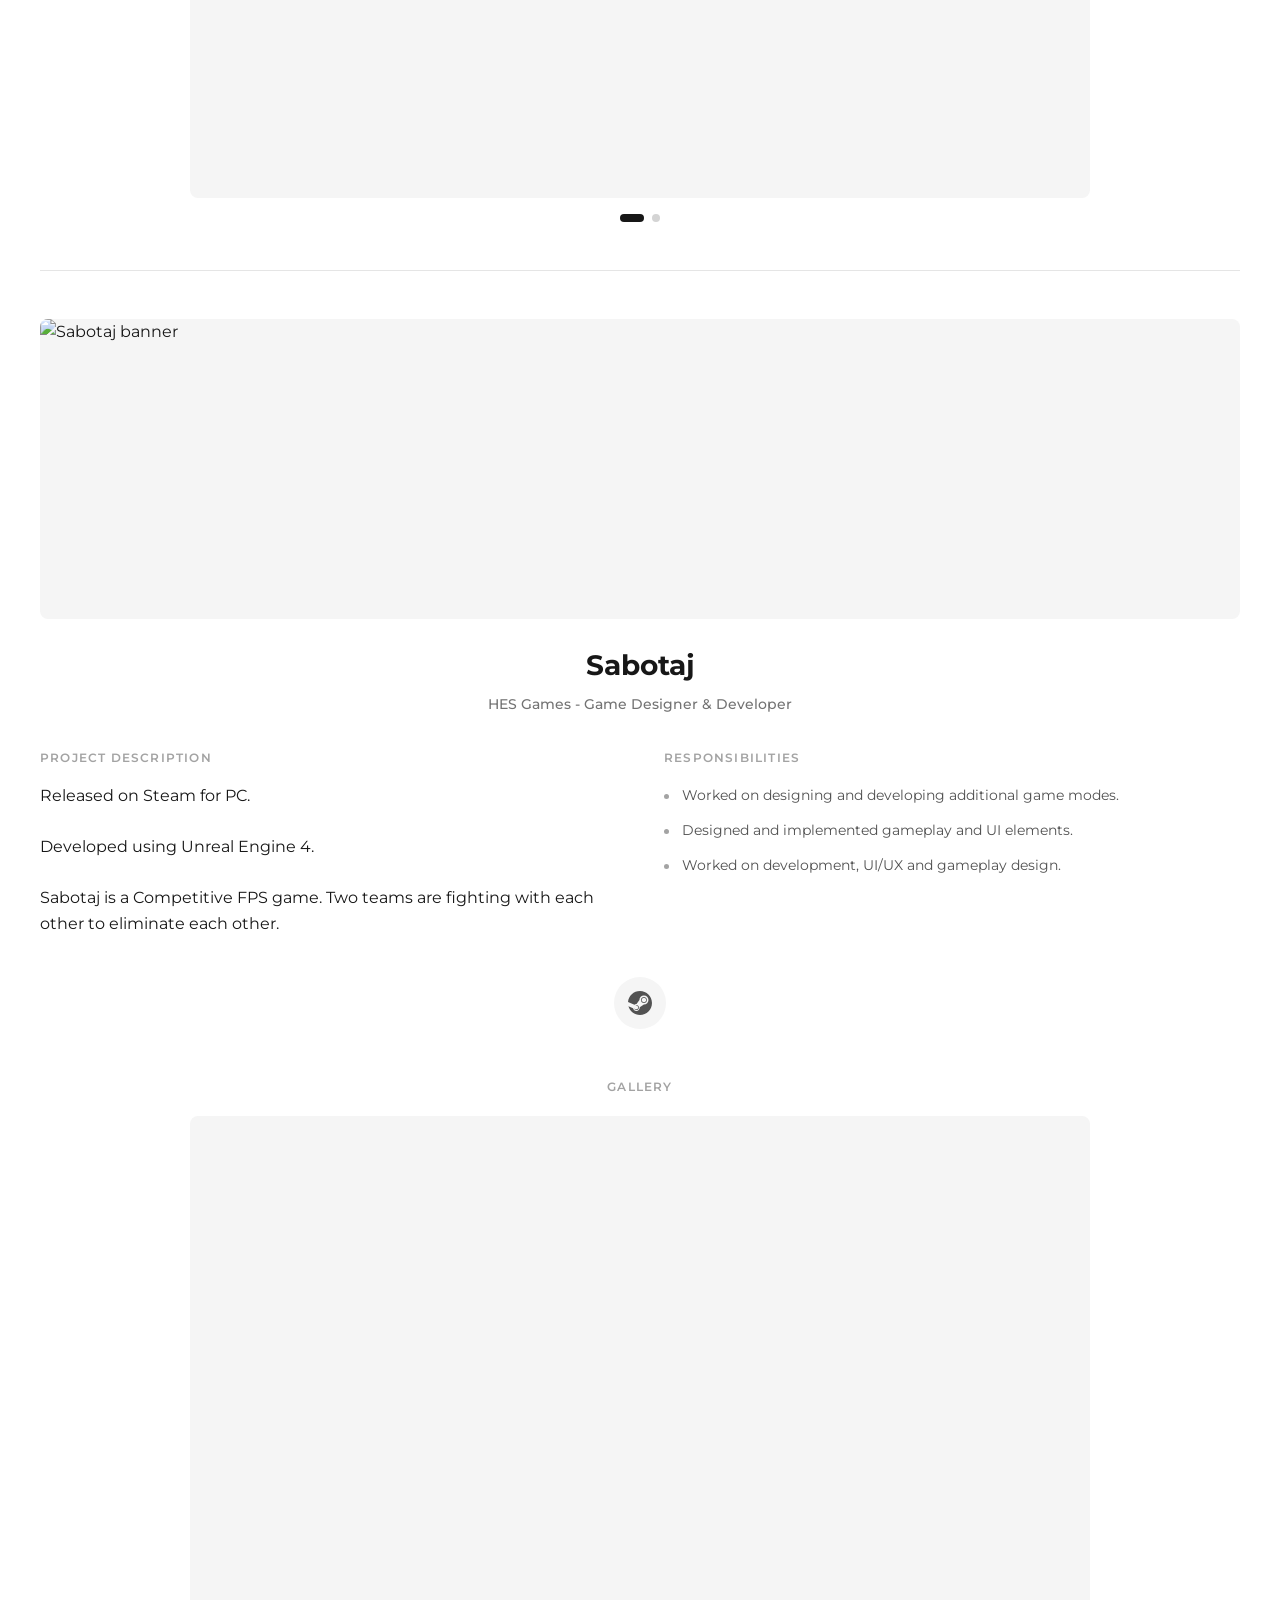
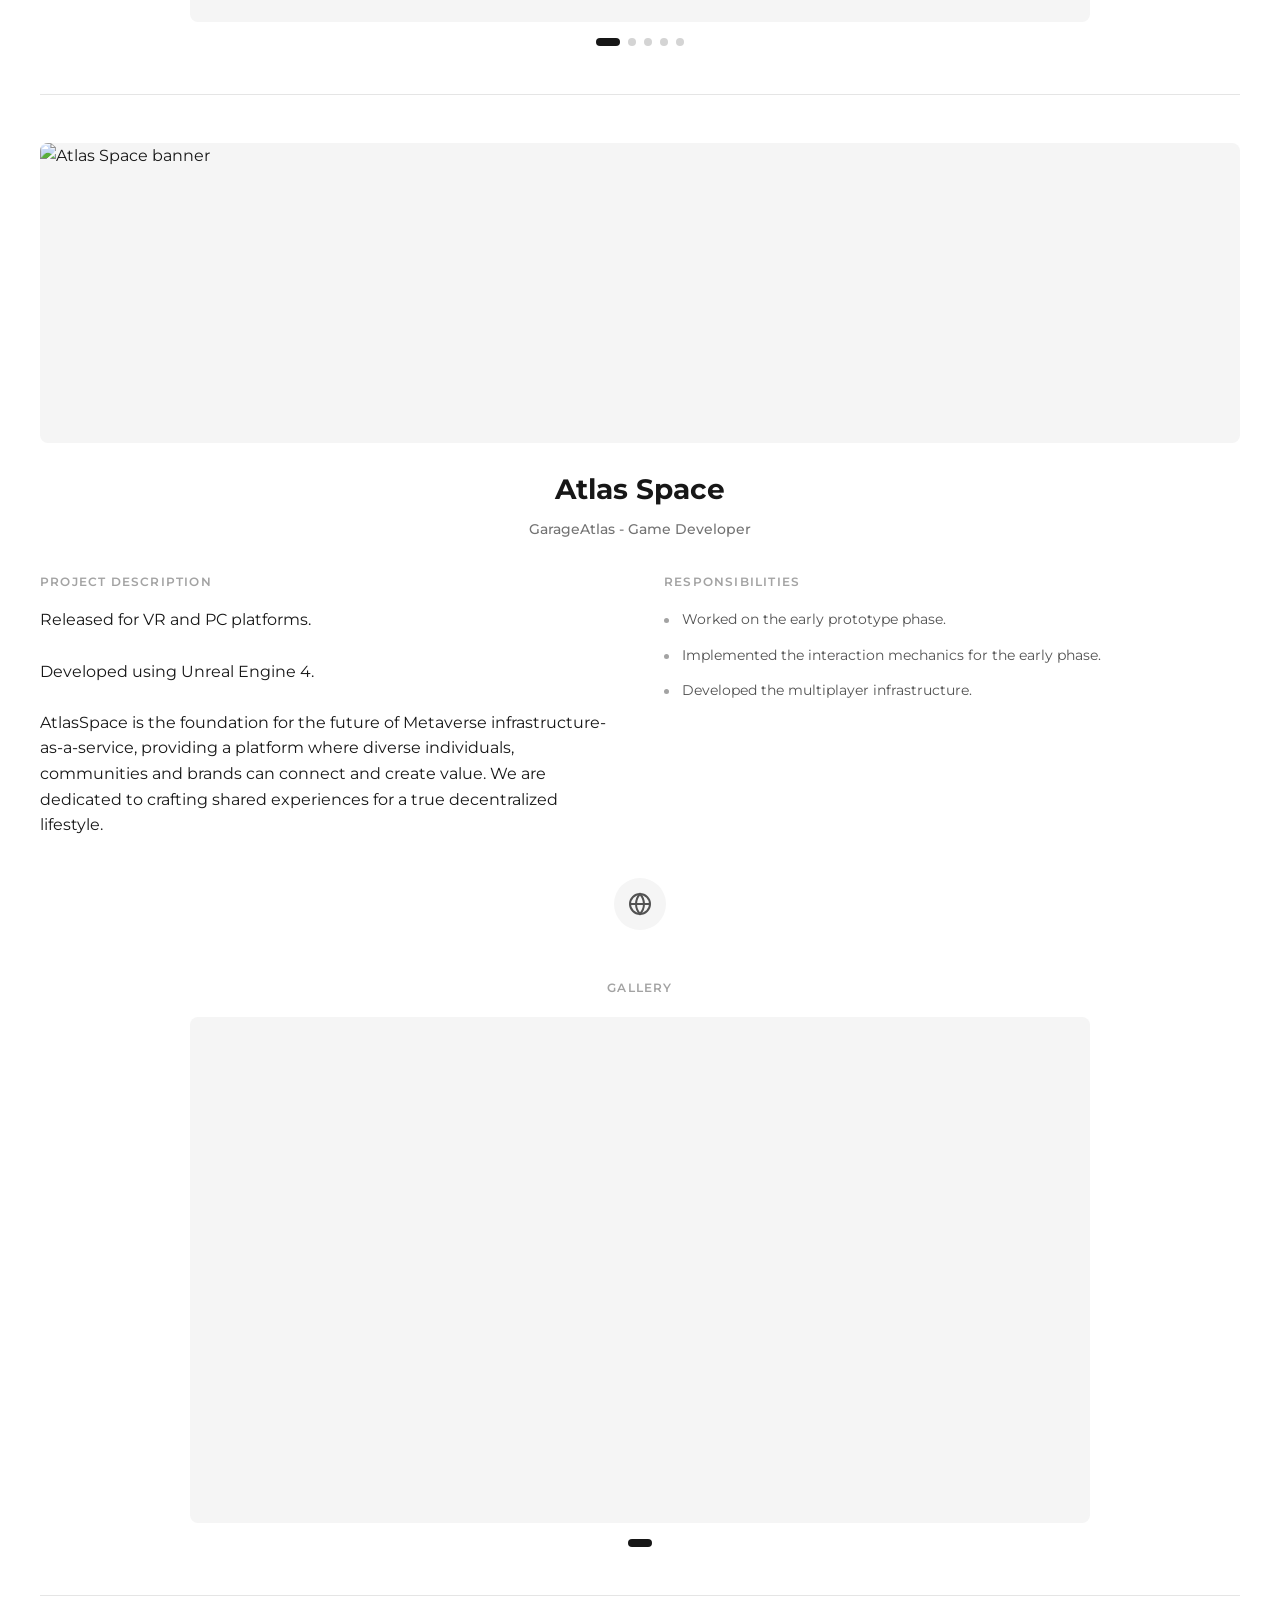
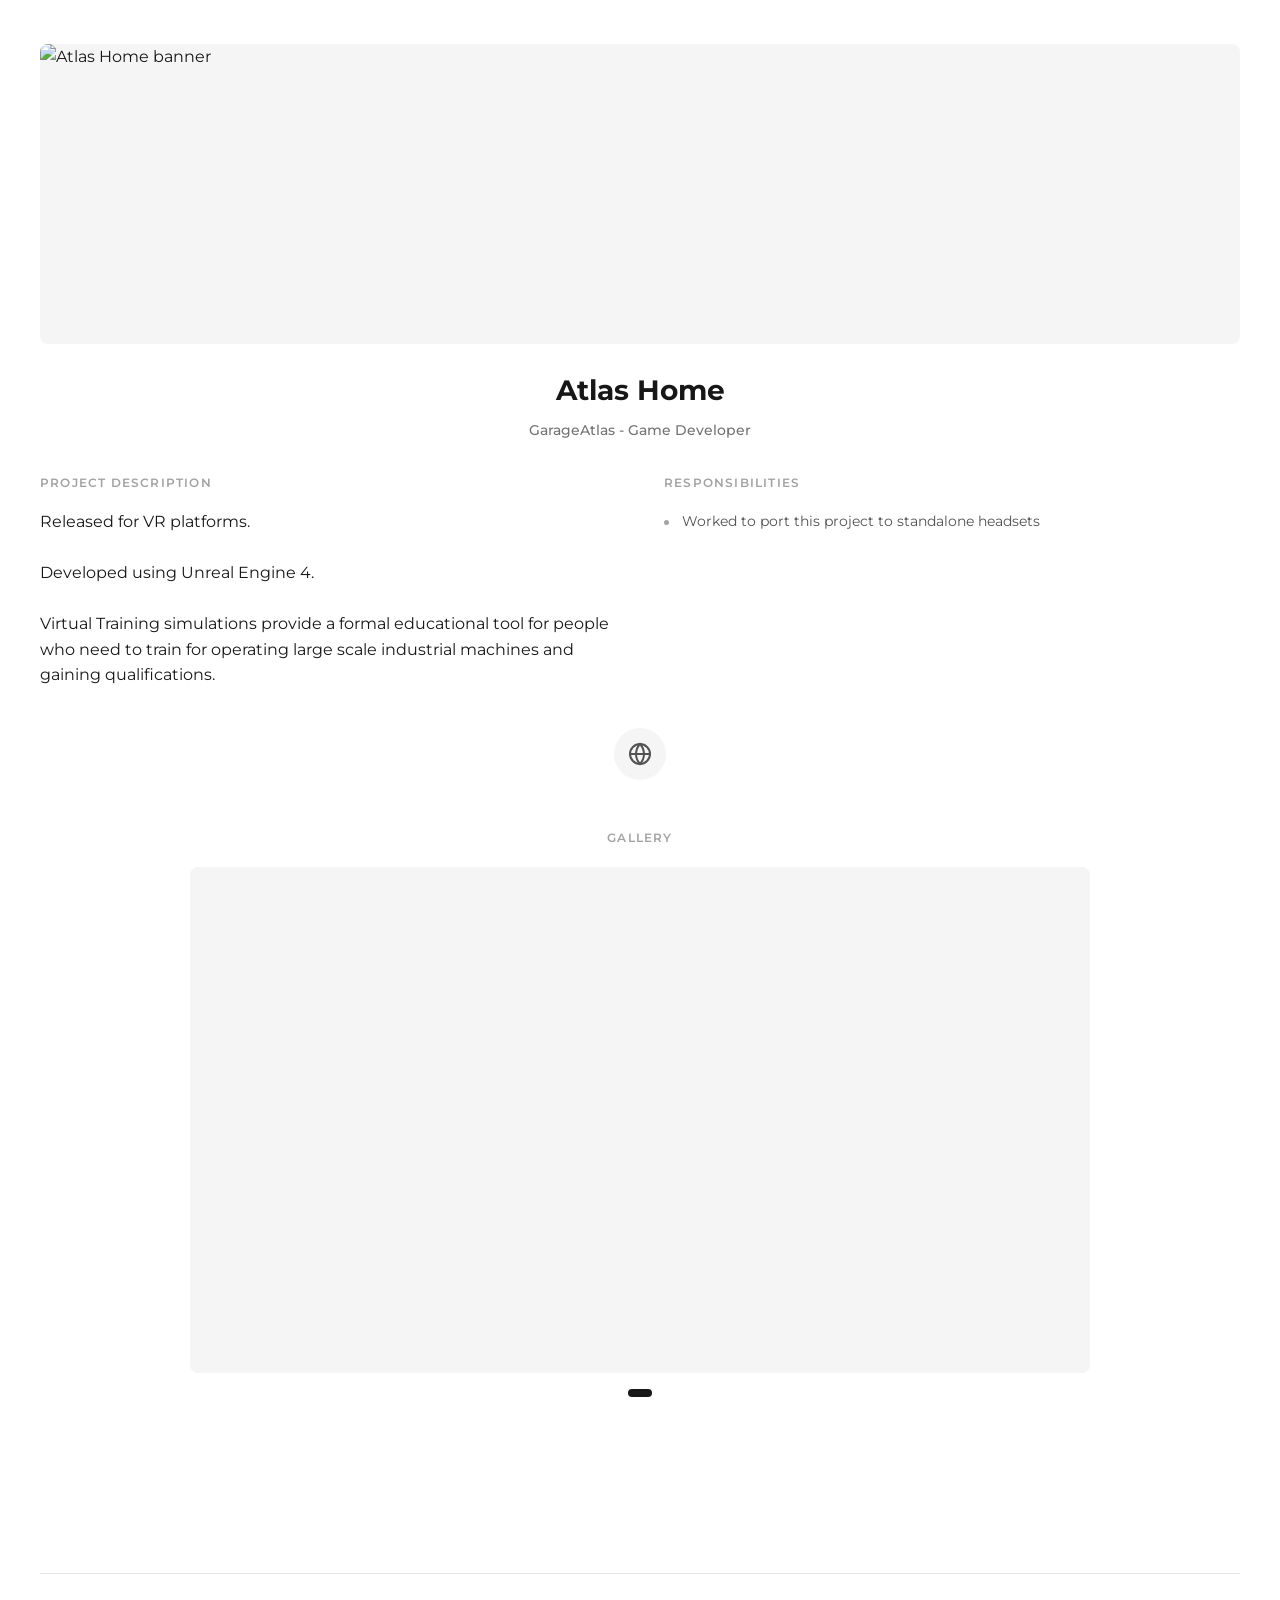
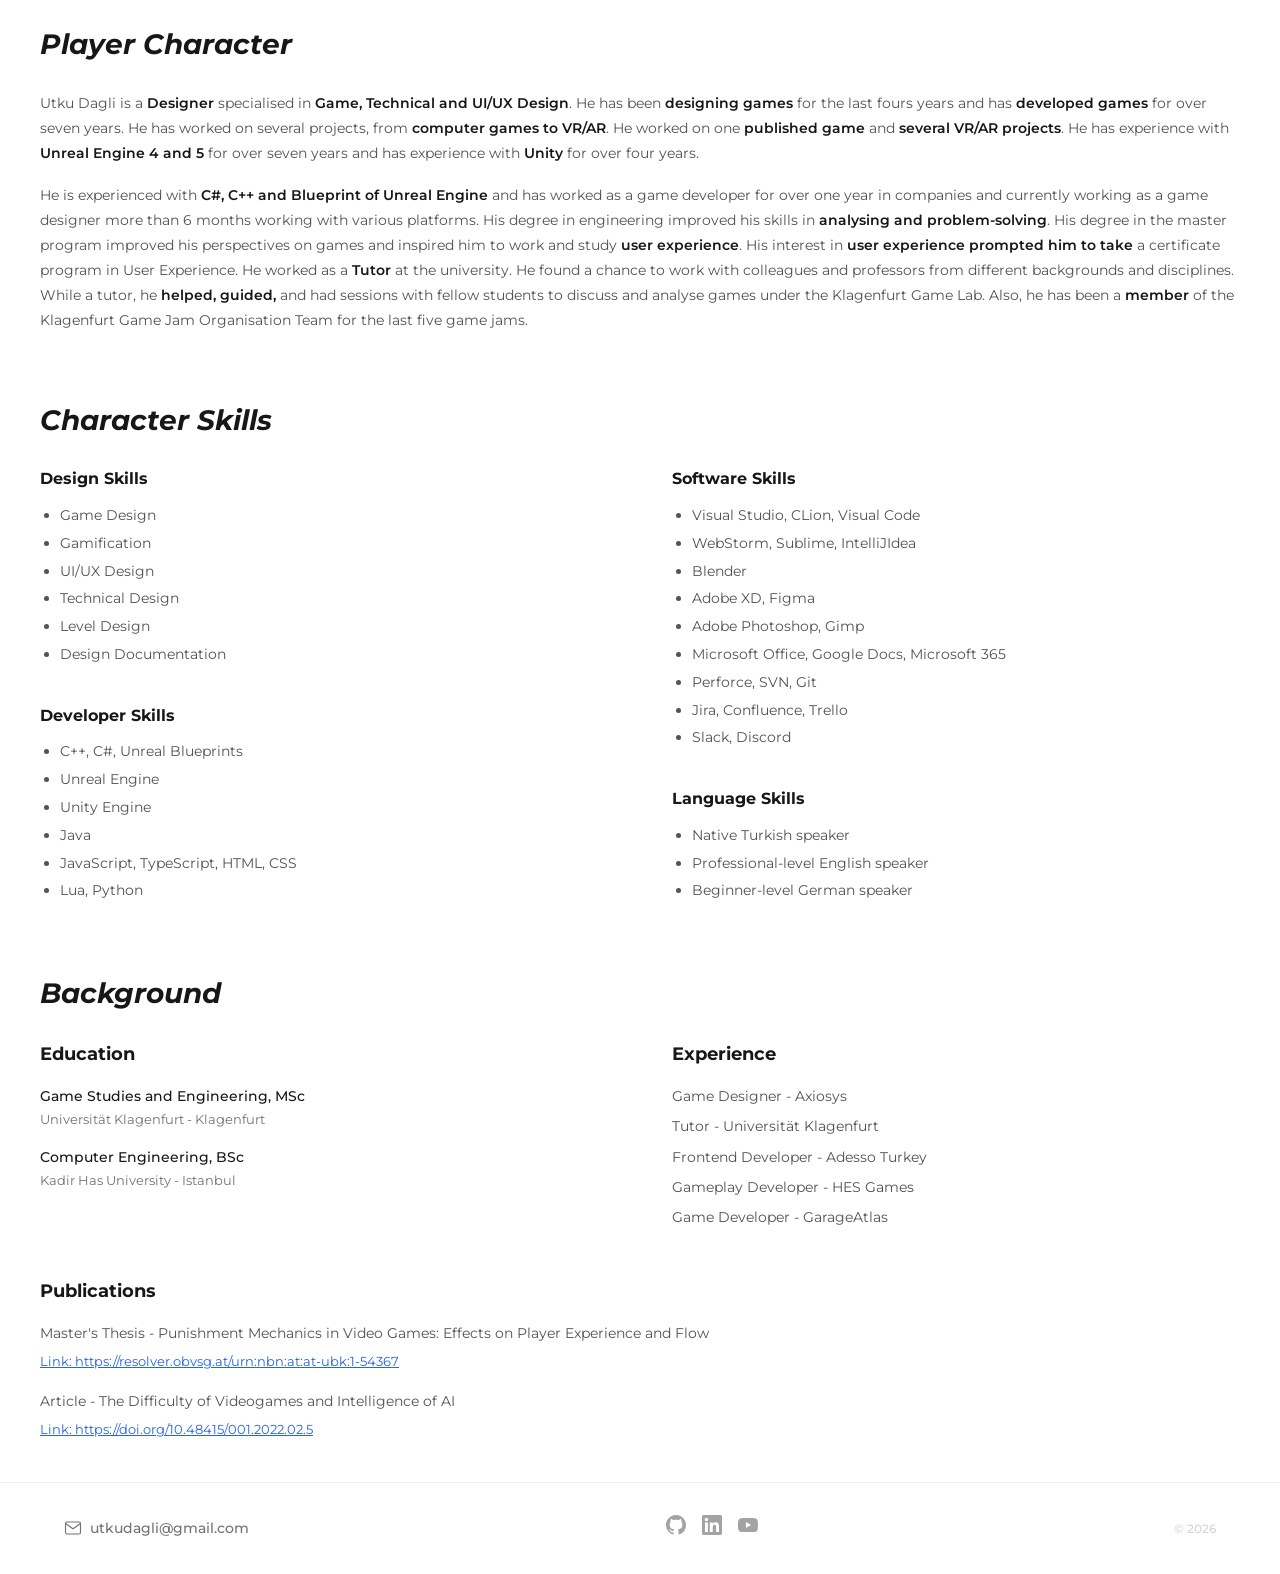
==== commit b8f1041d: "Add files via upload" ====
--- a/index.html
+++ b/index.html
@@ -3,956 +3,39 @@
 <head>
   <meta charset="UTF-8">
   <meta name="viewport" content="width=device-width, initial-scale=1.0">
-  <title>Utku Dağlı | Game Designer & Developer</title>
-  <link href="https://fonts.googleapis.com/css2?family=Newsreader:wght@400;500&display=swap" rel="stylesheet">
-  <style>
-    * {
-      margin: 0;
-      padding: 0;
-      box-sizing: border-box;
-    }
-
-    ::selection {
-      background: #000;
-      color: #fff;
-    }
-
-    body {
-      min-height: 100vh;
-      background-color: #fff;
-      color: #1a1a1a;
-      font-family: -apple-system, BlinkMacSystemFont, "Segoe UI", sans-serif;
-    }
-
-    a {
-      color: inherit;
-      text-decoration: none;
-    }
-
-    .link {
-      color: #666;
-      text-decoration: none;
-      transition: color 0.2s;
-      cursor: pointer;
-    }
-
-    .link:hover {
-      color: #000;
-    }
-
-    /* Header */
-    header {
-      position: sticky;
-      top: 0;
-      padding: 24px 48px;
-      display: flex;
-      justify-content: space-between;
-      align-items: baseline;
-      border-bottom: 1px solid #eee;
-      background: #fff;
-      z-index: 100;
-    }
-
-    header h1 {
-      font-size: 16px;
-      font-weight: 500;
-    }
-
-    header p {
-      font-size: 14px;
-      color: #888;
-      margin-top: 2px;
-    }
-
-    nav {
-      display: flex;
-      gap: 32px;
-    }
-
-    /* Intro Section */
-    .intro {
-      padding: 80px 48px;
-      max-width: 680px;
-    }
-
-    .intro-text {
-      font-family: 'Newsreader', Georgia, serif;
-      font-size: 28px;
-      line-height: 1.5;
-      color: #333;
-    }
-
-    .intro-meta {
-      margin-top: 32px;
-      display: flex;
-      gap: 24px;
-      font-size: 14px;
-      color: #888;
-    }
-
-    /* Projects Section */
-    .projects-section {
-      border-top: 1px solid #eee;
-    }
-
-    .section-header {
-      padding: 24px 48px;
-      border-bottom: 1px solid #eee;
-    }
-
-    .section-title {
-      font-size: 12px;
-      font-weight: 500;
-      text-transform: uppercase;
-      letter-spacing: 1px;
-      color: #888;
-    }
-
-    .project-article {
-      padding: 64px 48px;
-      border-bottom: 1px solid #eee;
-      display: grid;
-      grid-template-columns: 200px 1fr;
-      gap: 64px;
-    }
-
-    .project-meta h3 {
-      font-size: 18px;
-      font-weight: 500;
-      margin-bottom: 8px;
-    }
-
-    .project-meta .year,
-    .project-meta .platform {
-      font-size: 13px;
-      color: #888;
-      margin-bottom: 4px;
-    }
-
-    .project-meta .platform {
-      margin-bottom: 24px;
-    }
-
-    .platform-link {
-      color: #999;
-      transition: color 0.2s;
-      cursor: pointer;
-      display: flex;
-      align-items: center;
-      gap: 6px;
-    }
-
-    .platform-link:hover {
-      color: #000;
-    }
-
-    /* Slideshow */
-    .slideshow-container {
-      margin-bottom: 24px;
-      position: relative;
-      overflow: hidden;
-    }
-
-    .slideshow {
-      position: relative;
-      height: 360px;
-      background: #f5f5f5;
-    }
-
-    .slideshow img {
-      position: absolute;
-      top: 0;
-      left: 0;
-      width: 100%;
-      height: 100%;
-      object-fit: cover;
-      opacity: 0;
-      transition: opacity 0.4s ease;
-    }
-
-    .slideshow img.active {
-      opacity: 1;
-    }
-
-    .slideshow-btn {
-      position: absolute;
-      top: 50%;
-      transform: translateY(-50%);
-      width: 40px;
-      height: 40px;
-      background: rgba(255, 255, 255, 0.9);
-      border: none;
-      border-radius: 50%;
-      cursor: pointer;
-      display: flex;
-      align-items: center;
-      justify-content: center;
-      font-size: 18px;
-      color: #333;
-      transition: all 0.2s;
-      opacity: 0;
-      z-index: 10;
-    }
-
-    .slideshow-container:hover .slideshow-btn {
-      opacity: 1;
-    }
-
-    .slideshow-btn:hover {
-      background: #fff;
-      transform: translateY(-50%) scale(1.05);
-    }
-
-    .slideshow-btn.prev {
-      left: 16px;
-    }
-
-    .slideshow-btn.next {
-      right: 16px;
-    }
-
-    .slideshow-dots {
-      position: absolute;
-      bottom: 16px;
-      left: 50%;
-      transform: translateX(-50%);
-      display: flex;
-      gap: 8px;
-    }
-
-    .slideshow-dot {
-      width: 8px;
-      height: 8px;
-      border-radius: 50%;
-      background: rgba(255, 255, 255, 0.5);
-      border: none;
-      cursor: pointer;
-      transition: all 0.2s;
-      padding: 0;
-    }
-
-    .slideshow-dot:hover {
-      background: rgba(255, 255, 255, 0.8);
-    }
-
-    .slideshow-dot.active {
-      background: #fff;
-      transform: scale(1.2);
-    }
-
-    /* Video */
-    .video-container {
-      margin-bottom: 40px;
-    }
-
-    .video-container iframe {
-      width: 100%;
-      height: 360px;
-      border: none;
-    }
-
-    /* Project Content */
-    .project-description,
-    .project-role {
-      margin-bottom: 40px;
-    }
-
-    .project-description h4,
-    .project-role h4 {
-      font-size: 11px;
-      font-weight: 500;
-      text-transform: uppercase;
-      letter-spacing: 1px;
-      color: #888;
-      margin-bottom: 12px;
-    }
-
-    .project-description p {
-      font-size: 15px;
-      line-height: 1.7;
-      color: #444;
-      max-width: 600px;
-    }
-
-    .project-role ul {
-      list-style: none;
-      font-size: 15px;
-      line-height: 1.8;
-      color: #444;
-    }
-
-    .project-role li {
-      padding-left: 16px;
-      position: relative;
-    }
-
-    .project-role li::before {
-      content: '—';
-      position: absolute;
-      left: 0;
-      color: #ccc;
-    }
-
-    /* About Section */
-    .about-section {
-      border-top: 1px solid #eee;
-    }
-
-    .about-content {
-      padding: 64px 48px;
-      display: grid;
-      grid-template-columns: 200px 1fr;
-      gap: 64px;
-    }
-
-    .about-meta h3 {
-      font-size: 18px;
-      font-weight: 500;
-      margin-bottom: 8px;
-    }
-
-    .about-meta p {
-      font-size: 13px;
-      color: #888;
-    }
-
-    .about-body {
-      max-width: 700px;
-    }
-
-    .about-body > p {
-      font-size: 15px;
-      line-height: 1.8;
-      color: #444;
-      margin-bottom: 24px;
-    }
-
-    .about-body > p:last-of-type {
-      margin-bottom: 48px;
-    }
-
-    /* Character Skills */
-    .character-skills,
-    .background-section,
-    .publications-section {
-      margin-bottom: 48px;
-    }
-
-    .character-skills h4,
-    .background-section h4,
-    .publications-section h4 {
-      font-size: 11px;
-      font-weight: 500;
-      text-transform: uppercase;
-      letter-spacing: 1px;
-      color: #888;
-      margin-bottom: 24px;
-    }
-
-    .skills-grid {
-      display: grid;
-      grid-template-columns: repeat(4, 1fr);
-      gap: 32px;
-      font-size: 14px;
-      color: #444;
-    }
-
-    .skills-grid h5 {
-      font-weight: 500;
-      margin-bottom: 12px;
-      color: #1a1a1a;
-    }
-
-    .skills-grid p {
-      line-height: 1.8;
-    }
-
-    /* Background */
-    .background-grid {
-      display: grid;
-      grid-template-columns: 1fr 1fr;
-      gap: 48px;
-    }
-
-    .background-grid h5 {
-      font-weight: 500;
-      margin-bottom: 16px;
-      color: #1a1a1a;
-      font-size: 14px;
-    }
-
-    .education-item {
-      margin-bottom: 16px;
-    }
-
-    .education-item p {
-      font-size: 15px;
-      color: #333;
-      margin-bottom: 2px;
-    }
-
-    .education-item span {
-      font-size: 13px;
-      color: #888;
-    }
-
-    .experience-list {
-      font-size: 15px;
-      line-height: 2;
-      color: #444;
-    }
-
-    /* Publications */
-    .publication-item {
-      margin-bottom: 16px;
-    }
-
-    .publication-item p {
-      font-size: 15px;
-      line-height: 1.8;
-      color: #444;
-      margin-bottom: 4px;
-    }
-
-    .publication-item span {
-      color: #333;
-    }
-
-    .pub-link {
-      color: #666;
-      text-decoration: underline;
-      text-underline-offset: 2px;
-      font-size: 13px;
-      transition: color 0.2s;
-    }
-
-    .pub-link:hover {
-      color: #000;
-    }
-
-    /* Contact Section */
-    .contact-section {
-      padding: 64px 48px;
-      display: flex;
-      justify-content: space-between;
-      align-items: flex-start;
-      border-top: 1px solid #eee;
-    }
-
-    .contact-section h2 {
-      font-size: 12px;
-      font-weight: 500;
-      text-transform: uppercase;
-      letter-spacing: 1px;
-      color: #888;
-      margin-bottom: 16px;
-    }
-
-    .contact-section .tagline {
-      font-family: 'Newsreader', Georgia, serif;
-      font-size: 24px;
-      color: #333;
-    }
-
-    .contact-links {
-      display: flex;
-      gap: 32px;
-      font-size: 14px;
-    }
-
-    /* Footer */
-    footer {
-      padding: 24px 48px;
-      border-top: 1px solid #eee;
-      font-size: 13px;
-      color: #aaa;
-    }
-
-    /* Scroll to Top Button */
-    .scroll-top-btn {
-      position: fixed;
-      bottom: 32px;
-      left: 32px;
-      width: 40px;
-      height: 40px;
-      background: #fff;
-      border: 1px solid #ddd;
-      border-radius: 50%;
-      cursor: pointer;
-      display: flex;
-      align-items: center;
-      justify-content: center;
-      transition: all 0.2s;
-      z-index: 100;
-      opacity: 0;
-      visibility: hidden;
-    }
-
-    .scroll-top-btn.visible {
-      opacity: 1;
-      visibility: visible;
-    }
-
-    .scroll-top-btn:hover {
-      border-color: #000;
-      background: #000;
-      color: #fff;
-    }
-  </style>
+  <title>Portfolio - Home</title>
+  <link rel="preconnect" href="https://fonts.googleapis.com">
+  <link rel="preconnect" href="https://fonts.gstatic.com" crossorigin>
+  <link href="https://fonts.googleapis.com/css2?family=Montserrat:wght@400;500;600;700&display=swap" rel="stylesheet">
+  <link rel="stylesheet" href="styles.css">
 </head>
 <body>
-  <!-- Header -->
-  <header>
-    <div>
-      <h1><a href="index.html">Utku Dağlı</a></h1>
-      <p>Game Designer & Developer</p>
-    </div>
-    <nav>
-      <a href="resume.html" class="link">Resume</a>
-      <a href="certificates.html" class="link">Certificates</a>
-      <a href="blog.html" class="link">Blog</a>
-      <a href="contact.html" class="link">Contact</a>
-    </nav>
-  </header>
-
-  <!-- Intro -->
-  <section class="intro">
-    <p class="intro-text">
-      I design and develop games and interactive experiences. 
-      7+ years working with Unreal Engine and Unity, from rogue-likes 
-      to VR training simulations.
-    </p>
-    <div class="intro-meta">
-      <span>MSc Game Studies, Universität Klagenfurt</span>
-      <span>·</span>
-      <span>BSc Computer Engineering</span>
-    </div>
-  </section>
-
-  <!-- Projects -->
-  <section class="projects-section">
-    <div class="section-header">
-      <h2 class="section-title">Projects</h2>
-    </div>
-
-    <!-- Project 1: Heretic -->
-    <article class="project-article" data-project="heretic">
-      <div class="project-meta">
-        <h3>Heretic</h3>
-        <p class="year">2024</p>
-        <p class="platform">PC — Unreal Engine 5</p>
-        <a href="https://utkudagli.itch.io/heretic" target="_blank" rel="noopener noreferrer" class="platform-link">
-          <svg width="24" height="24" viewBox="0 0 24 24" fill="currentColor">
-            <path d="M3.13 1.338C2.08 1.96 1.5 3.293 1.5 4.5v.72c0 1.37.86 2.28 2.04 2.28 1.18 0 2.04-.91 2.04-2.28 0 1.37.86 2.28 2.04 2.28s2.04-.91 2.04-2.28c0 1.37.86 2.28 2.04 2.28h.6c1.18 0 2.04-.91 2.04-2.28 0 1.37.86 2.28 2.04 2.28s2.04-.91 2.04-2.28c0 1.37.86 2.28 2.04 2.28 1.18 0 2.04-.91 2.04-2.28v-.72c0-1.207-.58-2.54-1.63-3.162C19.394.925 16.262.5 12 .5c-4.262 0-7.394.425-8.87 1.338zM2 9v11.5c0 1.38 1.12 2.5 2.5 2.5h15c1.38 0 2.5-1.12 2.5-2.5V9h-1v11.5c0 .83-.67 1.5-1.5 1.5h-15c-.83 0-1.5-.67-1.5-1.5V9H2zm6.5 2.5h7v7h-7v-7zm1 1v5h5v-5h-5z"/>
-          </svg>
-        </a>
-      </div>
-      <div class="project-content">
-        <!-- Slideshow -->
-        <div class="slideshow-container">
-          <div class="slideshow" data-slideshow="heretic">
-            <img src="https://images.unsplash.com/photo-1538481199705-c710c4e965fc?w=800&h=500&fit=crop" alt="Heretic screenshot 1" class="active">
-            <img src="https://images.unsplash.com/photo-1511512578047-dfb367046420?w=800&h=500&fit=crop" alt="Heretic screenshot 2">
-            <img src="https://images.unsplash.com/photo-1552820728-8b83bb6b2b0b?w=800&h=500&fit=crop" alt="Heretic screenshot 3">
-            <button class="slideshow-btn prev" onclick="prevSlide('heretic')">←</button>
-            <button class="slideshow-btn next" onclick="nextSlide('heretic')">→</button>
-            <div class="slideshow-dots">
-              <button class="slideshow-dot active" onclick="goToSlide('heretic', 0)"></button>
-              <button class="slideshow-dot" onclick="goToSlide('heretic', 1)"></button>
-              <button class="slideshow-dot" onclick="goToSlide('heretic', 2)"></button>
-            </div>
-          </div>
-        </div>
-        <!-- Video -->
-        <div class="video-container">
-          <iframe src="https://www.youtube.com/embed/dQw4w9WgXcQ" title="Heretic video" allow="accelerometer; autoplay; clipboard-write; encrypted-media; gyroscope; picture-in-picture" allowfullscreen></iframe>
-        </div>
-        <!-- Description -->
-        <div class="project-description">
-          <h4>Description</h4>
-          <p>Rogue-like fantasy game set in Medieval Europe. As a mercenary, you need to find and defeat the witch who put a curse on you to get rid of the Inquisition after you. This game was designed and developed for my master's thesis, "Punishment Mechanics in Video Games: Effects on Player Experience and Flow", exploring how players react to punishment mechanics and what motivates them to continue playing despite challenges.</p>
-        </div>
-        <!-- Role -->
-        <div class="project-role">
-          <h4>My Role</h4>
-          <ul>
-            <li>Designed the complete game systems, level layouts, AI behaviours and attack patterns</li>
-            <li>Developed and implemented all game mechanics</li>
-            <li>Balanced mechanics and stats throughout development</li>
-            <li>Led both design and development as solo developer</li>
-          </ul>
-        </div>
-      </div>
-    </article>
-
-    <!-- Project 2: Sabotaj -->
-    <article class="project-article" data-project="sabotaj">
-      <div class="project-meta">
-        <h3>Sabotaj</h3>
-        <p class="year">2021</p>
-        <p class="platform">PC (Steam) — Unreal Engine 4</p>
-        <a href="https://store.steampowered.com/app/1436900/Sabotaj/" target="_blank" rel="noopener noreferrer" class="platform-link">
-          <svg width="24" height="24" viewBox="0 0 24 24" fill="currentColor">
-            <path d="M12 2C6.48 2 2 6.48 2 12c0 5.07 3.78 9.26 8.68 9.92l3.32-4.68c-.32.04-.65.06-.98.06-2.76 0-5-2.24-5-5 0-.33.03-.66.09-.98L2.43 8.68C3.14 4.78 6.86 2 12 2zm0 4c-3.31 0-6 2.69-6 6 0 .34.03.67.08 1l3.42 1.42c.32-1.36 1.5-2.42 2.95-2.42 1.66 0 3 1.34 3 3 0 1.45-1.06 2.63-2.42 2.95l1.42 3.42c.33.05.66.08 1 .08 3.31 0 6-2.69 6-6s-2.69-6-6-6zm-2.5 6c-.83 0-1.5.67-1.5 1.5s.67 1.5 1.5 1.5 1.5-.67 1.5-1.5-.67-1.5-1.5-1.5z"/>
-          </svg>
-        </a>
-      </div>
-      <div class="project-content">
-        <div class="slideshow-container">
-          <div class="slideshow" data-slideshow="sabotaj">
-            <img src="https://images.unsplash.com/photo-1542751371-adc38448a05e?w=800&h=500&fit=crop" alt="Sabotaj screenshot 1" class="active">
-            <img src="https://images.unsplash.com/photo-1493711662062-fa541f7f3d24?w=800&h=500&fit=crop" alt="Sabotaj screenshot 2">
-            <img src="https://images.unsplash.com/photo-1509198397868-475647b2a1e5?w=800&h=500&fit=crop" alt="Sabotaj screenshot 3">
-            <img src="https://images.unsplash.com/photo-1534423861386-85a16f5d13fd?w=800&h=500&fit=crop" alt="Sabotaj screenshot 4">
-            <button class="slideshow-btn prev" onclick="prevSlide('sabotaj')">←</button>
-            <button class="slideshow-btn next" onclick="nextSlide('sabotaj')">→</button>
-            <div class="slideshow-dots">
-              <button class="slideshow-dot active" onclick="goToSlide('sabotaj', 0)"></button>
-              <button class="slideshow-dot" onclick="goToSlide('sabotaj', 1)"></button>
-              <button class="slideshow-dot" onclick="goToSlide('sabotaj', 2)"></button>
-              <button class="slideshow-dot" onclick="goToSlide('sabotaj', 3)"></button>
-            </div>
-          </div>
-        </div>
-        <div class="video-container">
-          <iframe src="https://www.youtube.com/embed/dQw4w9WgXcQ" title="Sabotaj video" allow="accelerometer; autoplay; clipboard-write; encrypted-media; gyroscope; picture-in-picture" allowfullscreen></iframe>
-        </div>
-        <div class="project-description">
-          <h4>Description</h4>
-          <p>Competitive FPS game where two teams fight to eliminate each other. Released on Steam with multiple game modes and polished gameplay systems.</p>
-        </div>
-        <div class="project-role">
-          <h4>My Role</h4>
-          <ul>
-            <li>Designed and developed additional game modes</li>
-            <li>Designed and implemented gameplay elements and UI systems</li>
-            <li>Worked across development, UI/UX and gameplay design</li>
-          </ul>
-        </div>
-      </div>
-    </article>
-
-    <!-- Project 3: Atlas Space -->
-    <article class="project-article" data-project="atlas">
-      <div class="project-meta">
-        <h3>Atlas Space</h3>
-        <p class="year">2022</p>
-        <p class="platform">VR — Unreal Engine 4</p>
-        <a href="http://atlas.space" target="_blank" rel="noopener noreferrer" class="platform-link">
-          <svg width="24" height="24" viewBox="0 0 24 24" fill="none" stroke="currentColor" stroke-width="1.5">
-            <circle cx="12" cy="12" r="10"/>
-            <path d="M2 12h20M12 2a15.3 15.3 0 0 1 4 10 15.3 15.3 0 0 1-4 10 15.3 15.3 0 0 1-4-10 15.3 15.3 0 0 1 4-10z"/>
-          </svg>
-        </a>
-      </div>
-      <div class="project-content">
-        <div class="slideshow-container">
-          <div class="slideshow" data-slideshow="atlas">
-            <img src="https://images.unsplash.com/photo-1617802690992-15d93263d3a9?w=800&h=500&fit=crop" alt="Atlas Space screenshot 1" class="active">
-            <img src="https://images.unsplash.com/photo-1622979135225-d2ba269cf1ac?w=800&h=500&fit=crop" alt="Atlas Space screenshot 2">
-            <button class="slideshow-btn prev" onclick="prevSlide('atlas')">←</button>
-            <button class="slideshow-btn next" onclick="nextSlide('atlas')">→</button>
-            <div class="slideshow-dots">
-              <button class="slideshow-dot active" onclick="goToSlide('atlas', 0)"></button>
-              <button class="slideshow-dot" onclick="goToSlide('atlas', 1)"></button>
-            </div>
-          </div>
-        </div>
-        <div class="project-description">
-          <h4>Description</h4>
-          <p>Metaverse infrastructure platform providing a space where diverse individuals, communities and brands can connect and create value. A foundation for shared experiences in a decentralized virtual environment.</p>
-        </div>
-        <div class="project-role">
-          <h4>My Role</h4>
-          <ul>
-            <li>Worked on the early prototype phase</li>
-            <li>Implemented interaction mechanics for VR</li>
-            <li>Developed the multiplayer infrastructure</li>
-          </ul>
-        </div>
-      </div>
-    </article>
-
-    <!-- Project 4: D.o.E.P -->
-    <article class="project-article" data-project="doep">
-      <div class="project-meta">
-        <h3>D.o.E.P</h3>
-        <p class="year">2023</p>
-        <p class="platform">PC — Unity</p>
-        <a href="https://hellenbrandy.itch.io/doep" target="_blank" rel="noopener noreferrer" class="platform-link">
-          <svg width="24" height="24" viewBox="0 0 24 24" fill="currentColor">
-            <path d="M3.13 1.338C2.08 1.96 1.5 3.293 1.5 4.5v.72c0 1.37.86 2.28 2.04 2.28 1.18 0 2.04-.91 2.04-2.28 0 1.37.86 2.28 2.04 2.28s2.04-.91 2.04-2.28c0 1.37.86 2.28 2.04 2.28h.6c1.18 0 2.04-.91 2.04-2.28 0 1.37.86 2.28 2.04 2.28s2.04-.91 2.04-2.28c0 1.37.86 2.28 2.04 2.28 1.18 0 2.04-.91 2.04-2.28v-.72c0-1.207-.58-2.54-1.63-3.162C19.394.925 16.262.5 12 .5c-4.262 0-7.394.425-8.87 1.338zM2 9v11.5c0 1.38 1.12 2.5 2.5 2.5h15c1.38 0 2.5-1.12 2.5-2.5V9h-1v11.5c0 .83-.67 1.5-1.5 1.5h-15c-.83 0-1.5-.67-1.5-1.5V9H2zm6.5 2.5h7v7h-7v-7zm1 1v5h5v-5h-5z"/>
-          </svg>
-        </a>
-      </div>
-      <div class="project-content">
-        <div class="slideshow-container">
-          <div class="slideshow" data-slideshow="doep">
-            <img src="https://images.unsplash.com/photo-1550745165-9bc0b252726f?w=800&h=500&fit=crop" alt="D.o.E.P screenshot 1" class="active">
-            <img src="https://images.unsplash.com/photo-1535223289827-42f1e9919769?w=800&h=500&fit=crop" alt="D.o.E.P screenshot 2">
-            <button class="slideshow-btn prev" onclick="prevSlide('doep')">←</button>
-            <button class="slideshow-btn next" onclick="nextSlide('doep')">→</button>
-            <div class="slideshow-dots">
-              <button class="slideshow-dot active" onclick="goToSlide('doep', 0)"></button>
-              <button class="slideshow-dot" onclick="goToSlide('doep', 1)"></button>
-            </div>
-          </div>
-        </div>
-        <div class="project-description">
-          <h4>Description</h4>
-          <p>Doors of Endless Possibilities — a 2D top-down adventure game developed for the Klagenfurt 4th Winter Game Jam. Players move through an ever-changing labyrinth of doors and paths in a cyber-themed world, battling mechanical enemies with their trusty axe Sammy.</p>
-        </div>
-        <div class="project-role">
-          <h4>My Role</h4>
-          <ul>
-            <li>Responsible for developing and designing the user interface</li>
-            <li>Implemented core gameplay mechanics</li>
-          </ul>
-        </div>
-      </div>
-    </article>
-
-    <!-- Project 5: Hacker -->
-    <article class="project-article" data-project="hacker">
-      <div class="project-meta">
-        <h3>Hacker</h3>
-        <p class="year">2022</p>
-        <p class="platform">PC — Unity</p>
-        <a href="https://utkudagli.itch.io/hacker" target="_blank" rel="noopener noreferrer" class="platform-link">
-          <svg width="24" height="24" viewBox="0 0 24 24" fill="currentColor">
-            <path d="M3.13 1.338C2.08 1.96 1.5 3.293 1.5 4.5v.72c0 1.37.86 2.28 2.04 2.28 1.18 0 2.04-.91 2.04-2.28 0 1.37.86 2.28 2.04 2.28s2.04-.91 2.04-2.28c0 1.37.86 2.28 2.04 2.28h.6c1.18 0 2.04-.91 2.04-2.28 0 1.37.86 2.28 2.04 2.28s2.04-.91 2.04-2.28c0 1.37.86 2.28 2.04 2.28 1.18 0 2.04-.91 2.04-2.28v-.72c0-1.207-.58-2.54-1.63-3.162C19.394.925 16.262.5 12 .5c-4.262 0-7.394.425-8.87 1.338zM2 9v11.5c0 1.38 1.12 2.5 2.5 2.5h15c1.38 0 2.5-1.12 2.5-2.5V9h-1v11.5c0 .83-.67 1.5-1.5 1.5h-15c-.83 0-1.5-.67-1.5-1.5V9H2zm6.5 2.5h7v7h-7v-7zm1 1v5h5v-5h-5z"/>
-          </svg>
-        </a>
-      </div>
-      <div class="project-content">
-        <div class="slideshow-container">
-          <div class="slideshow" data-slideshow="hacker">
-            <img src="https://images.unsplash.com/photo-1526374965328-7f61d4dc18c5?w=800&h=500&fit=crop" alt="Hacker screenshot 1" class="active">
-            <img src="https://images.unsplash.com/photo-1504639725590-34d0984388bd?w=800&h=500&fit=crop" alt="Hacker screenshot 2">
-            <img src="https://images.unsplash.com/photo-1510511459019-5dda7724fd87?w=800&h=500&fit=crop" alt="Hacker screenshot 3">
-            <button class="slideshow-btn prev" onclick="prevSlide('hacker')">←</button>
-            <button class="slideshow-btn next" onclick="nextSlide('hacker')">→</button>
-            <div class="slideshow-dots">
-              <button class="slideshow-dot active" onclick="goToSlide('hacker', 0)"></button>
-              <button class="slideshow-dot" onclick="goToSlide('hacker', 1)"></button>
-              <button class="slideshow-dot" onclick="goToSlide('hacker', 2)"></button>
-            </div>
-          </div>
-        </div>
-        <div class="video-container">
-          <iframe src="https://www.youtube.com/embed/dQw4w9WgXcQ" title="Hacker video" allow="accelerometer; autoplay; clipboard-write; encrypted-media; gyroscope; picture-in-picture" allowfullscreen></iframe>
-        </div>
-        <div class="project-description">
-          <h4>Description</h4>
-          <p>Top-down puzzle game developed for the Cyberpunk course at University of Klagenfurt. Our hero seeks revenge against the corporation that destroyed his life, guided by a mysterious stranger who teaches him that trust is a dangerous thing.</p>
-        </div>
-        <div class="project-role">
-          <h4>My Role</h4>
-          <ul>
-            <li>Developed and designed the complete game</li>
-            <li>Designed all levels, puzzles, and narrative</li>
-            <li>Implemented core mechanics</li>
-          </ul>
-        </div>
-      </div>
-    </article>
-
-    <!-- Project 6: VR Crane -->
-    <article class="project-article" data-project="vrcrane">
-      <div class="project-meta">
-        <h3>VR Crane</h3>
-        <p class="year">2021</p>
-        <p class="platform">VR (Quest) — Unreal Engine 4</p>
-        <a href="https://www.garageatlas.com/products-vr-tower-crane" target="_blank" rel="noopener noreferrer" class="platform-link">
-          <svg width="24" height="24" viewBox="0 0 24 24" fill="none" stroke="currentColor" stroke-width="1.5">
-            <circle cx="12" cy="12" r="10"/>
-            <path d="M2 12h20M12 2a15.3 15.3 0 0 1 4 10 15.3 15.3 0 0 1-4 10 15.3 15.3 0 0 1-4-10 15.3 15.3 0 0 1 4-10z"/>
-          </svg>
-        </a>
-      </div>
-      <div class="project-content">
-        <div class="slideshow-container">
-          <div class="slideshow" data-slideshow="vrcrane">
-            <img src="https://images.unsplash.com/photo-1504639725590-34d0984388bd?w=800&h=500&fit=crop" alt="VR Crane screenshot 1" class="active">
-          </div>
-        </div>
-        <div class="project-description">
-          <h4>Description</h4>
-          <p>Virtual training simulation providing formal educational tools for people who need to train for operating large-scale industrial machines and gaining qualifications.</p>
-        </div>
-        <div class="project-role">
-          <h4>My Role</h4>
-          <ul>
-            <li>Ported the project to Oculus Quest VR headsets</li>
-          </ul>
-        </div>
-      </div>
-    </article>
-  </section>
-
-  <!-- About Section -->
-  <section class="about-section">
-    <div class="section-header">
-      <h2 class="section-title">About</h2>
-    </div>
-
-    <div class="about-content">
-      <div class="about-meta">
-        <h3>Player Character</h3>
-        <p>Class: Designer / Developer</p>
-      </div>
-
-      <div class="about-body">
-        <p>Utku Dağlı is a Designer specialised in Game, Technical and UI/UX Design. He has been designing games for the last two years and has developed games for over seven years. He has worked on several projects, from computer games to VR/AR, including one published game on Steam and several VR/AR projects.</p>
-        
-        <p>He has experience with Unreal Engine 4 and 5 for over seven years and Unity for over four years. His engineering degree improved his skills in analysing and problem-solving, while his master's program deepened his perspectives on games and inspired him to study user experience.</p>
-        
-        <p>He worked as a Tutor at Universität Klagenfurt, helping and guiding students to discuss and analyse games under the Klagenfurt Game Lab. He has been a member of the Klagenfurt Game Jam Organisation Team for the last five game jams.</p>
-
-        <!-- Character Skills -->
-        <div class="character-skills">
-          <h4>Character Skills</h4>
-          <div class="skills-grid">
-            <div>
-              <h5>Design</h5>
-              <p>Game Design<br>Level Design<br>UI/UX Design<br>Technical Design<br>Gamification<br>Documentation</p>
-            </div>
-            <div>
-              <h5>Development</h5>
-              <p>C++<br>C#<br>Blueprints<br>JavaScript<br>Python<br>Lua</p>
-            </div>
-            <div>
-              <h5>Engines & Tools</h5>
-              <p>Unreal Engine 4/5<br>Unity<br>Figma<br>Blender<br>Git / Perforce<br>Jira</p>
-            </div>
-            <div>
-              <h5>Languages</h5>
-              <p>Turkish — Native<br>English — Professional<br>German — Beginner</p>
-            </div>
-          </div>
-        </div>
-
-        <!-- Background -->
-        <div class="background-section">
-          <h4>Background</h4>
-          <div class="background-grid">
-            <div>
-              <h5>Education</h5>
-              <div class="education-item">
-                <p>MSc Game Studies and Engineering</p>
-                <span>Universität Klagenfurt</span>
-              </div>
-              <div class="education-item">
-                <p>BSc Computer Engineering</p>
-                <span>Kadir Has University, Istanbul</span>
-              </div>
-            </div>
-            <div>
-              <h5>Experience</h5>
-              <div class="experience-list">
-                <p>Tutor — Universität Klagenfurt</p>
-                <p>Frontend Developer — Adesso Turkey</p>
-                <p>Gameplay Developer — HES Games</p>
-                <p>Game Developer — GarageAtlas</p>
-              </div>
-            </div>
-          </div>
-        </div>
-
-        <!-- Publications -->
-        <div class="publications-section">
-          <h4>Publications</h4>
-          <div class="publication-item">
-            <p><span>Master's Thesis</span> — Punishment Mechanics in Video Games: Effects on Player Experience and Flow</p>
-            <a href="https://resolver.obvsg.at/urn:nbn:at:at-ubk:1-54367" target="_blank" rel="noopener noreferrer" class="pub-link">resolver.obvsg.at ↗</a>
-          </div>
-          <div class="publication-item">
-            <p><span>Article</span> — The Difficulty of Videogames and Intelligence of AI</p>
-            <a href="https://doi.org/10.48415/001.2022.02.5" target="_blank" rel="noopener noreferrer" class="pub-link">doi.org ↗</a>
-          </div>
-        </div>
-      </div>
-    </div>
-  </section>
-
-  <!-- Contact Section -->
-  <section class="contact-section">
-    <div>
-      <h2>Contact</h2>
-      <p class="tagline">Let's work together.</p>
-    </div>
-    <div class="contact-links">
-      <a href="mailto:utku@utkudagli.com" class="link">utku@utkudagli.com</a>
-      <a href="https://www.linkedin.com/in/utkudagli" target="_blank" rel="noopener noreferrer" class="link">LinkedIn ↗</a>
-      <a href="https://www.youtube.com/@UtkuLudens" target="_blank" rel="noopener noreferrer" class="link">YouTube ↗</a>
-      <a href="https://utkudagli.itch.io" target="_blank" rel="noopener noreferrer" class="link">itch.io ↗</a>
-    </div>
-  </section>
-
-  <!-- Footer -->
-  <footer>
-    © 2025 Utku Dağlı
-  </footer>
-
-  <!-- Scroll to Top Button -->
-  <button class="scroll-top-btn" id="scrollTopBtn" onclick="scrollToTop()">↑</button>
-
+  <header class="header" id="header"></header>
+  
+  <main class="main">
+    <!-- Hero -->
+    <section class="section hero container" id="hero"></section>
+    
+    <!-- Projects -->
+    <section class="section container">
+      <p class="section-label">Projects</p>
+      <div class="projects" id="projects"></div>
+    </section>
+    
+    <!-- Background -->
+    <section class="section container">
+      <div class="background-wrapper" id="background"></div>
+    </section>
+  </main>
+  
+  <footer class="footer" id="footer"></footer>
+  
+  <script src="main.js"></script>
   <script>
-    // Slideshow functionality
-    const slideshows = {};
-
-    function initSlideshows() {
-      document.querySelectorAll('[data-slideshow]').forEach(slideshow => {
-        const id = slideshow.dataset.slideshow;
-        const images = slideshow.querySelectorAll('img');
-        const dots = slideshow.querySelectorAll('.slideshow-dot');
-        slideshows[id] = { images, dots, current: 0 };
-      });
-    }
-
-    function goToSlide(id, index) {
-      const slideshow = slideshows[id];
-      if (!slideshow) return;
-      
-      slideshow.images.forEach((img, i) => {
-        img.classList.toggle('active', i === index);
-      });
-      slideshow.dots.forEach((dot, i) => {
-        dot.classList.toggle('active', i === index);
-      });
-      slideshow.current = index;
-    }
-
-    function nextSlide(id) {
-      const slideshow = slideshows[id];
-      if (!slideshow) return;
-      const next = (slideshow.current + 1) % slideshow.images.length;
-      goToSlide(id, next);
-    }
-
-    function prevSlide(id) {
-      const slideshow = slideshows[id];
-      if (!slideshow) return;
-      const prev = (slideshow.current - 1 + slideshow.images.length) % slideshow.images.length;
-      goToSlide(id, prev);
-    }
-
-    // Scroll to top functionality
-    function scrollToTop() {
-      window.scrollTo({ top: 0, behavior: 'smooth' });
-    }
-
-    window.addEventListener('scroll', () => {
-      const btn = document.getElementById('scrollTopBtn');
-      if (window.scrollY > 400) {
-        btn.classList.add('visible');
-      } else {
-        btn.classList.remove('visible');
-      }
-    });
-
-    // Initialize
-    document.addEventListener('DOMContentLoaded', initSlideshows);
+    initPage('home');
+    renderHero();
+    renderProjects();
+    renderBackground();
   </script>
 </body>
 </html>
--- a/styles.css
+++ b/styles.css
@@ -0,0 +1,1041 @@
+/* Reset and Base */
+* {
+  margin: 0;
+  padding: 0;
+  box-sizing: border-box;
+}
+
+html {
+  scroll-behavior: smooth;
+}
+
+body {
+  font-family: 'Montserrat', -apple-system, BlinkMacSystemFont, sans-serif;
+  background: #fff;
+  color: #171717;
+  line-height: 1.6;
+  min-height: 100vh;
+  display: flex;
+  flex-direction: column;
+}
+
+::selection {
+  background: #e5e5e5;
+}
+
+a {
+  text-decoration: none;
+  color: inherit;
+}
+
+button {
+  border: none;
+  background: none;
+  cursor: pointer;
+  font-family: inherit;
+}
+
+img {
+  max-width: 100%;
+  display: block;
+}
+
+/* Layout */
+.container {
+  width: 100%;
+  max-width: 1200px;
+  margin: 0 auto;
+  padding: 0 24px;
+
+}
+
+.container-full {
+  width: 100%;
+  padding: 0 24px;
+}
+
+.main {
+  flex: 1;
+  padding-top: 80px;
+}
+
+/* Header */
+.header {
+  position: fixed;
+  top: 0;
+  left: 0;
+  right: 0;
+  z-index: 100;
+  background: rgba(255, 255, 255, 0.95);
+  backdrop-filter: blur(8px);
+  border-bottom: 1px solid #f5f5f5;
+}
+
+.header-inner {
+  display: flex;
+  align-items: center;
+  justify-content: space-between;
+  padding: 16px 24px;
+  max-width: 1200px;
+  margin: 0 auto;
+}
+
+.header-brand {
+  display: block;
+}
+
+.header-name {
+  font-size: 16px;
+  font-weight: 600;
+  color: #171717;
+  margin-bottom: 2px;
+}
+
+.header-title {
+  font-size: 11px;
+  color: #a3a3a3;
+  font-weight: 500;
+}
+
+.header-nav {
+  display: flex;
+  align-items: center;
+  gap: 24px;
+}
+
+.header-nav a {
+  font-size: 14px;
+  font-weight: 500;
+  color: #a3a3a3;
+  transition: color 0.2s ease;
+}
+
+.header-nav a:hover {
+  color: #525252;
+}
+
+.header-nav a.active {
+  color: #171717;
+}
+
+/* Mobile Header */
+@media (max-width: 640px) {
+  .header-inner {
+    flex-direction: column;
+    gap: 16px;
+    padding: 12px 16px;
+  }
+  
+  .header-nav {
+    gap: 16px;
+  }
+  
+  .header-nav a {
+    font-size: 13px;
+  }
+  
+  .main {
+    padding-top: 100px;
+  }
+}
+
+/* Footer */
+.footer {
+  border-top: 1px solid #f0f0f0;
+  margin-top: auto;
+}
+
+.footer-inner {
+  display: flex;
+  flex-direction: column;
+  align-items: center;
+  gap: 20px;
+  padding: 32px 24px;
+  max-width: 1200px;
+  margin: 0 auto;
+}
+
+@media (min-width: 768px) {
+  .footer-inner {
+    flex-direction: row;
+    justify-content: space-between;
+  }
+}
+
+.footer-email {
+  display: flex;
+  align-items: center;
+  gap: 8px;
+  font-size: 14px;
+  font-weight: 500;
+  color: #737373;
+  transition: color 0.2s ease;
+}
+
+.footer-email:hover {
+  color: #171717;
+}
+
+.footer-email svg {
+  width: 18px;
+  height: 18px;
+}
+
+.footer-social {
+  display: flex;
+  align-items: center;
+  gap: 16px;
+}
+
+.footer-social a {
+  color: #a3a3a3;
+  transition: color 0.2s ease;
+}
+
+.footer-social a:hover {
+  color: #171717;
+}
+
+.footer-social svg {
+  width: 20px;
+  height: 20px;
+}
+
+.footer-copy {
+  font-size: 12px;
+  color: #d4d4d4;
+  font-weight: 500;
+}
+
+/* Section */
+.section {
+  padding: 40px 0;
+}
+
+.section-label {
+  font-size: 11px;
+  color: #a3a3a3;
+  text-transform: uppercase;
+  letter-spacing: 0.15em;
+  font-weight: 600;
+  margin-bottom: 24px;
+}
+
+/* Hero - Full Width */
+.hero {
+  padding: 48px 150px 10px;
+}
+
+.hero-text {
+  font-size: 9px;
+  font-weight: 500;
+  color: #171717;
+  line-height: 1.6;
+  text-align: center;
+}
+
+@media (min-width: 640px) {
+  .hero-text {
+    font-size: 9px;
+  }
+}
+
+@media (min-width: 768px) {
+  .hero-text {
+    font-size: 12px;
+  }
+}
+
+@media (min-width: 1024px) {
+  .hero-text {
+    font-size: 16px;
+  }
+}
+
+@media (min-width: 1280px) {
+  .hero-text {
+    font-size: 20px;
+  }
+}
+
+/* Projects */
+.projects {
+  display: flex;
+  flex-direction: column;
+}
+
+.project {
+  padding: 48px 0;
+  border-bottom: 1px solid #e5e5e5;
+}
+
+.project:last-child {
+  border-bottom: none;
+}
+
+/* Project Banner */
+.project-banner {
+  width: 100%;
+  height: 180px;
+  background: #f5f5f5;
+  border-radius: 8px;
+  overflow: hidden;
+  margin-bottom: 24px;
+}
+
+@media (min-width: 640px) {
+  .project-banner {
+    height: 220px;
+  }
+}
+
+@media (min-width: 768px) {
+  .project-banner {
+    height: 260px;
+  }
+}
+
+@media (min-width: 1024px) {
+  .project-banner {
+    height: 300px;
+  }
+}
+
+.project-banner img {
+  width: 100%;
+  height: 100%;
+  object-fit: cover;
+}
+
+/* Project Header */
+.project-header {
+  margin-bottom: 32px;
+  text-align: center;
+}
+
+.project-title {
+  font-size: 22px;
+  font-weight: 700;
+  color: #171717;
+  margin-bottom: 6px;
+}
+
+@media (min-width: 768px) {
+  .project-title {
+    font-size: 28px;
+  }
+}
+
+.project-company {
+  font-size: 14px;
+  font-weight: 500;
+  color: #737373;
+}
+
+/* Project Description Section */
+.project-details {
+  display: grid;
+  gap: 32px;
+  margin-bottom: 40px;
+}
+
+@media (min-width: 768px) {
+  .project-details {
+    grid-template-columns: 1fr 1fr;
+    gap: 48px;
+  }
+}
+
+.project-detail-section h4 {
+  font-size: 12px;
+  font-weight: 600;
+  color: #a3a3a3;
+  text-transform: uppercase;
+  letter-spacing: 0.1em;
+  margin-bottom: 16px;
+}
+
+.project-detail-section ul {
+  list-style: none;
+}
+
+.project-detail-section li {
+  position: relative;
+  padding-left: 18px;
+  font-size: 14px;
+  color: #525252;
+  line-height: 1.8;
+  margin-bottom: 10px;
+}
+
+.project-detail-section li::before {
+  content: '';
+  position: absolute;
+  left: 0;
+  top: 11px;
+  width: 5px;
+  height: 5px;
+  background: #a3a3a3;
+  border-radius: 50%;
+}
+
+/* Project Links - Logo Buttons */
+.project-links {
+  display: flex;
+  justify-content: center;
+  gap: 20px;
+  margin-bottom: 48px;
+  flex-wrap: wrap;
+}
+
+.project-link-btn {
+  display: flex;
+  align-items: center;
+  justify-content: center;
+  width: 52px;
+  height: 52px;
+  background: #f5f5f5;
+  border-radius: 50%;
+  color: #525252;
+  transition: all 0.2s ease;
+}
+
+.project-link-btn:hover {
+  background: #171717;
+  color: #fff;
+  transform: translateY(-2px);
+}
+
+.project-link-btn svg {
+  width: 24px;
+  height: 24px;
+}
+
+/* Project Gallery Slider */
+.project-gallery-section {
+  margin-top: 16px;
+}
+
+.project-gallery-section h4 {
+  font-size: 12px;
+  font-weight: 600;
+  color: #a3a3a3;
+  text-transform: uppercase;
+  letter-spacing: 0.1em;
+  margin-bottom: 20px;
+  text-align: center;
+}
+
+.gallery-slider {
+  position: relative;
+  width: 100%;
+  max-width: 900px;
+  margin: 0 auto;
+}
+
+.gallery-viewport {
+  position: relative;
+  aspect-ratio: 16 / 9;
+  background: #f5f5f5;
+  border-radius: 8px;
+  overflow: hidden;
+}
+
+.gallery-slide {
+  position: absolute;
+  top: 0;
+  left: 0;
+  width: 100%;
+  height: 100%;
+  opacity: 0;
+  transition: opacity 0.4s ease;
+}
+
+.gallery-slide.active {
+  opacity: 1;
+}
+
+.gallery-slide img {
+  width: 100%;
+  height: 100%;
+  object-fit: cover;
+}
+
+.gallery-slide iframe {
+  width: 100%;
+  height: 100%;
+  border: none;
+}
+
+/* Gallery Arrows */
+.gallery-arrow {
+  position: absolute;
+  top: 50%;
+  transform: translateY(-50%);
+  width: 44px;
+  height: 44px;
+  background: rgba(255, 255, 255, 0.9);
+  border: none;
+  border-radius: 50%;
+  display: flex;
+  align-items: center;
+  justify-content: center;
+  color: #525252;
+  cursor: pointer;
+  transition: all 0.2s ease;
+  z-index: 10;
+  opacity: 0;
+}
+
+.gallery-slider:hover .gallery-arrow {
+  opacity: 1;
+}
+
+.gallery-arrow:hover {
+  background: #171717;
+  color: #fff;
+}
+
+.gallery-arrow svg {
+  width: 20px;
+  height: 20px;
+}
+
+.gallery-arrow.prev {
+  left: 16px;
+}
+
+.gallery-arrow.next {
+  right: 16px;
+}
+
+/* Gallery Dots */
+.gallery-dots {
+  display: flex;
+  justify-content: center;
+  gap: 8px;
+  margin-top: 16px;
+}
+
+.gallery-dot {
+  width: 8px;
+  height: 8px;
+  border-radius: 50%;
+  background: #d4d4d4;
+  border: none;
+  cursor: pointer;
+  transition: all 0.2s ease;
+  padding: 0;
+}
+
+.gallery-dot:hover {
+  background: #a3a3a3;
+}
+
+.gallery-dot.active {
+  background: #171717;
+  width: 24px;
+  border-radius: 4px;
+}
+
+/* Mobile adjustments for gallery */
+@media (max-width: 640px) {
+  .gallery-arrow {
+    width: 36px;
+    height: 36px;
+    opacity: 1;
+  }
+  
+  .gallery-arrow.prev {
+    left: 8px;
+  }
+  
+  .gallery-arrow.next {
+    right: 8px;
+  }
+  
+  .gallery-arrow svg {
+    width: 16px;
+    height: 16px;
+  }
+  
+  .gallery-dots {
+    gap: 6px;
+  }
+  
+  .gallery-dot {
+    width: 6px;
+    height: 6px;
+  }
+  
+  .gallery-dot.active {
+    width: 18px;
+  }
+}
+
+/* Page Header */
+.page-header {
+  display: flex;
+  flex-direction: column;
+  gap: 16px;
+  margin-bottom: 24px;
+  max-width: 700px;
+  margin-left: auto;
+  margin-right: auto;
+}
+
+@media (min-width: 640px) {
+  .page-header {
+    flex-direction: row;
+    align-items: center;
+    justify-content: space-between;
+  }
+}
+
+.page-actions {
+  display: flex;
+  gap: 8px;
+  flex-wrap: wrap;
+}
+
+/* Buttons */
+.btn {
+  display: inline-flex;
+  align-items: center;
+  gap: 6px;
+  padding: 8px 14px;
+  border-radius: 6px;
+  font-size: 13px;
+  font-weight: 500;
+  transition: all 0.2s ease;
+}
+
+.btn svg {
+  width: 14px;
+  height: 14px;
+}
+
+.btn-outline {
+  border: 1px solid #e5e5e5;
+  color: #525252;
+}
+
+.btn-outline:hover {
+  border-color: #d4d4d4;
+  color: #171717;
+}
+
+.btn-primary {
+  background: #171717;
+  color: #fff;
+}
+
+.btn-primary:hover {
+  background: #262626;
+}
+
+/* PDF Viewer */
+.pdf-viewer {
+  background: #fafafa;
+  border: 1px solid #f0f0f0;
+  border-radius: 8px;
+  aspect-ratio: 8.5 / 11;
+  display: flex;
+  align-items: center;
+  justify-content: center;
+  max-height: 80vh;
+  max-width: 700px;
+  margin: 0 auto;
+}
+
+.pdf-placeholder {
+  text-align: center;
+}
+
+.pdf-placeholder p {
+  font-size: 14px;
+  font-weight: 500;
+  color: #a3a3a3;
+  margin-bottom: 4px;
+}
+
+.pdf-placeholder span {
+  font-size: 12px;
+  color: #d4d4d4;
+}
+
+/* Certificates */
+.certificates-grid {
+  display: grid;
+  gap: 24px;
+}
+
+@media (min-width: 768px) {
+  .certificates-grid {
+    grid-template-columns: 250px 1fr;
+  }
+}
+
+.certificate-list {
+  display: flex;
+  flex-direction: column;
+  gap: 4px;
+}
+
+.certificate-item {
+  width: 100%;
+  text-align: left;
+  padding: 12px 14px;
+  border-radius: 6px;
+  font-size: 14px;
+  font-weight: 500;
+  color: #737373;
+  transition: all 0.2s ease;
+}
+
+.certificate-item:hover {
+  background: #fafafa;
+  color: #525252;
+}
+
+.certificate-item.active {
+  background: #f5f5f5;
+  color: #171717;
+}
+
+.certificate-viewer {
+  display: flex;
+  flex-direction: column;
+  gap: 16px;
+}
+
+.certificate-viewer .pdf-viewer {
+  max-width: none;
+  margin: 0;
+  width: 100%;
+}
+
+.certificate-header {
+  display: flex;
+  flex-direction: column;
+  gap: 12px;
+}
+
+@media (min-width: 640px) {
+  .certificate-header {
+    flex-direction: row;
+    align-items: center;
+    justify-content: space-between;
+  }
+}
+
+.certificate-name {
+  font-size: 18px;
+  font-weight: 600;
+  color: #171717;
+}
+
+/* Blog */
+.blog-container {
+  max-width: 800px;
+}
+
+.blog-posts {
+  display: flex;
+  flex-direction: column;
+}
+
+.blog-post {
+  padding: 32px 0;
+  border-bottom: 1px solid #f0f0f0;
+}
+
+.blog-post:first-child {
+  padding-top: 0;
+}
+
+.blog-post:last-child {
+  border-bottom: none;
+}
+
+.blog-author {
+  display: flex;
+  align-items: center;
+  gap: 10px;
+  margin-bottom: 16px;
+  flex-wrap: wrap;
+}
+
+.blog-avatar {
+  width: 32px;
+  height: 32px;
+  background: #f5f5f5;
+  border-radius: 50%;
+  display: flex;
+  align-items: center;
+  justify-content: center;
+  font-size: 12px;
+  font-weight: 600;
+  color: #737373;
+}
+
+.blog-author-name {
+  font-size: 14px;
+  font-weight: 500;
+  color: #525252;
+}
+
+.blog-author-sep {
+  color: #d4d4d4;
+}
+
+.blog-date {
+  font-size: 13px;
+  color: #a3a3a3;
+}
+
+.blog-title {
+  font-size: 20px;
+  font-weight: 600;
+  color: #171717;
+  margin-bottom: 12px;
+  line-height: 1.4;
+}
+
+.blog-body {
+  font-size: 14px;
+  color: #737373;
+  line-height: 1.8;
+  margin-bottom: 20px;
+}
+
+.blog-stats {
+  display: flex;
+  align-items: center;
+  justify-content: space-between;
+}
+
+.blog-views {
+  display: flex;
+  align-items: center;
+  gap: 6px;
+  font-size: 13px;
+  font-weight: 500;
+  color: #a3a3a3;
+}
+
+.blog-views svg {
+  width: 16px;
+  height: 16px;
+}
+
+.blog-likes {
+  display: flex;
+  align-items: center;
+  gap: 6px;
+  padding: 6px 10px;
+  border-radius: 6px;
+  font-size: 13px;
+  font-weight: 500;
+  color: #a3a3a3;
+  transition: all 0.2s ease;
+}
+
+.blog-likes:hover {
+  background: #fafafa;
+  color: #525252;
+}
+
+.blog-likes.liked {
+  color: #f43f5e;
+  background: #fef2f2;
+}
+
+.blog-likes svg {
+  width: 16px;
+  height: 16px;
+}
+
+/* Responsive utilities */
+@media (max-width: 640px) {
+  .container {
+    padding: 0 16px;
+  }
+  
+  .container-full {
+    padding: 0 16px;
+  }
+  
+  .section {
+    padding: 32px 0;
+  }
+  
+  .project {
+    padding: 32px 0;
+  }
+  
+  .project-links {
+    gap: 12px;
+  }
+  
+  .project-link-btn {
+    width: 46px;
+    height: 46px;
+  }
+  
+  .project-link-btn svg {
+    width: 20px;
+    height: 20px;
+  }
+}
+
+/* Background Section */
+.background-wrapper {
+  border-top: 1px solid #e5e5e5;
+  margin-top: 48px;
+  padding-top: 48px;
+}
+
+.background-section {
+  margin-bottom: 64px;
+}
+
+.background-section:last-child {
+  margin-bottom: 0;
+}
+
+.background-title {
+  font-size: 28px;
+  font-weight: 700;
+  font-style: italic;
+  color: #171717;
+  margin-bottom: 24px;
+}
+
+.background-content p {
+  font-size: 14px;
+  color: #525252;
+  line-height: 1.8;
+  margin-bottom: 16px;
+}
+
+.background-content p:last-child {
+  margin-bottom: 0;
+}
+
+.background-content strong {
+  color: #171717;
+  font-weight: 600;
+}
+
+/* Skills Grid - 2 columns: Design+Developer on left, Software+Language on right */
+.skills-grid {
+  display: grid;
+  gap: 48px;
+}
+
+@media (min-width: 768px) {
+  .skills-grid {
+    grid-template-columns: repeat(2, 1fr);
+    gap: 64px;
+  }
+}
+
+.skills-column {
+  display: flex;
+  flex-direction: column;
+  gap: 32px;
+}
+
+.skill-category {
+  margin-bottom: 0;
+}
+
+.skill-category-title {
+  font-size: 16px;
+  font-weight: 700;
+  color: #171717;
+  margin-bottom: 12px;
+}
+
+.skill-list {
+  list-style: disc;
+  padding-left: 20px;
+}
+
+.skill-list li {
+  font-size: 14px;
+  color: #525252;
+  line-height: 1.7;
+  margin-bottom: 4px;
+}
+
+/* Background Grid */
+.background-grid {
+  display: grid;
+  gap: 48px;
+}
+
+@media (min-width: 768px) {
+  .background-grid {
+    grid-template-columns: repeat(2, 1fr);
+    gap: 64px;
+  }
+}
+
+.background-subtitle {
+  font-size: 18px;
+  font-weight: 700;
+  color: #171717;
+  margin-bottom: 16px;
+}
+
+.education-item {
+  margin-bottom: 16px;
+}
+
+.education-degree {
+  font-size: 14px;
+  font-weight: 500;
+  color: #171717;
+  margin-bottom: 2px;
+}
+
+.education-institution {
+  font-size: 13px;
+  color: #737373;
+}
+
+.experience-item {
+  font-size: 14px;
+  color: #525252;
+  margin-bottom: 8px;
+}
+
+/* Publications */
+.publications-section {
+  margin-top: 40px;
+}
+
+.publications-list {
+  display: flex;
+  flex-direction: column;
+  gap: 16px;
+}
+
+.publication-item p {
+  font-size: 14px;
+  color: #525252;
+  margin-bottom: 4px;
+}
+
+.publication-item a {
+  font-size: 13px;
+  color: #2563eb;
+  text-decoration: underline;
+  word-break: break-all;
+}
+
+.publication-item a:hover {
+  color: #1d4ed8;
+}
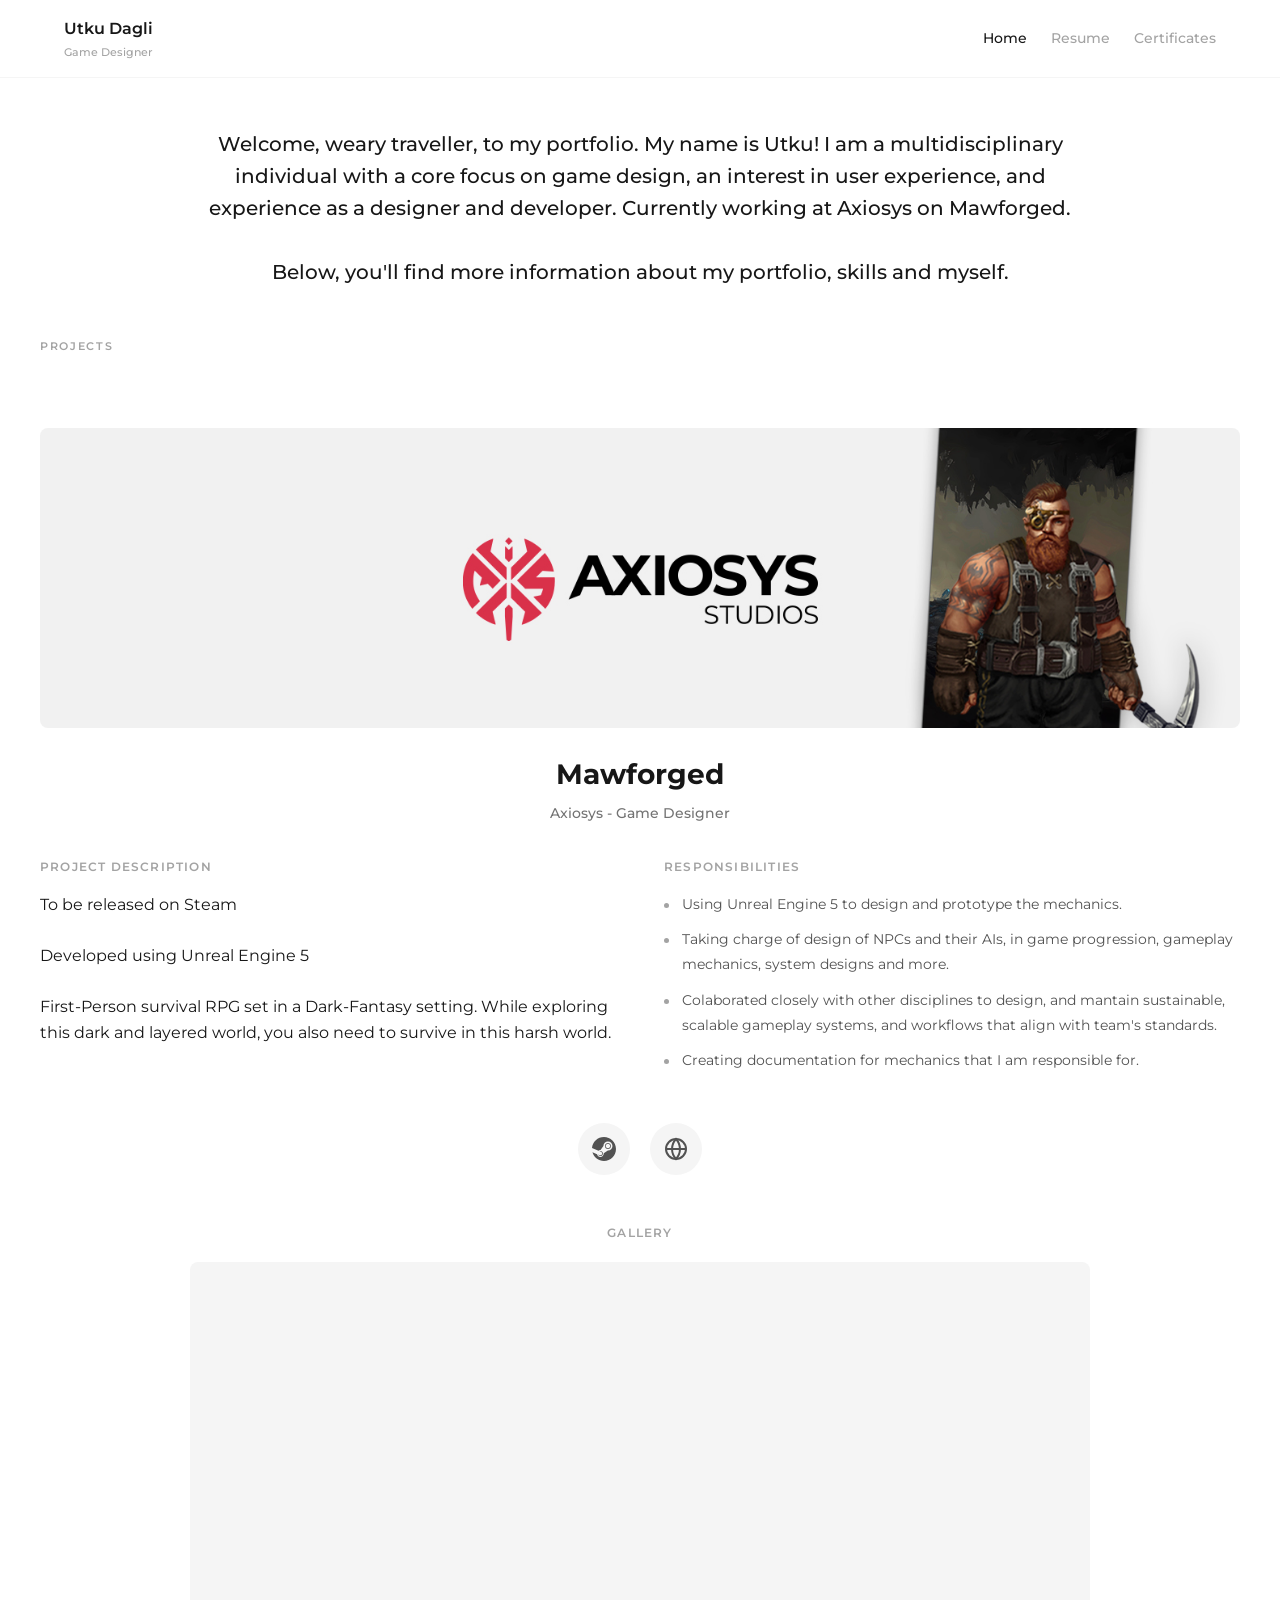
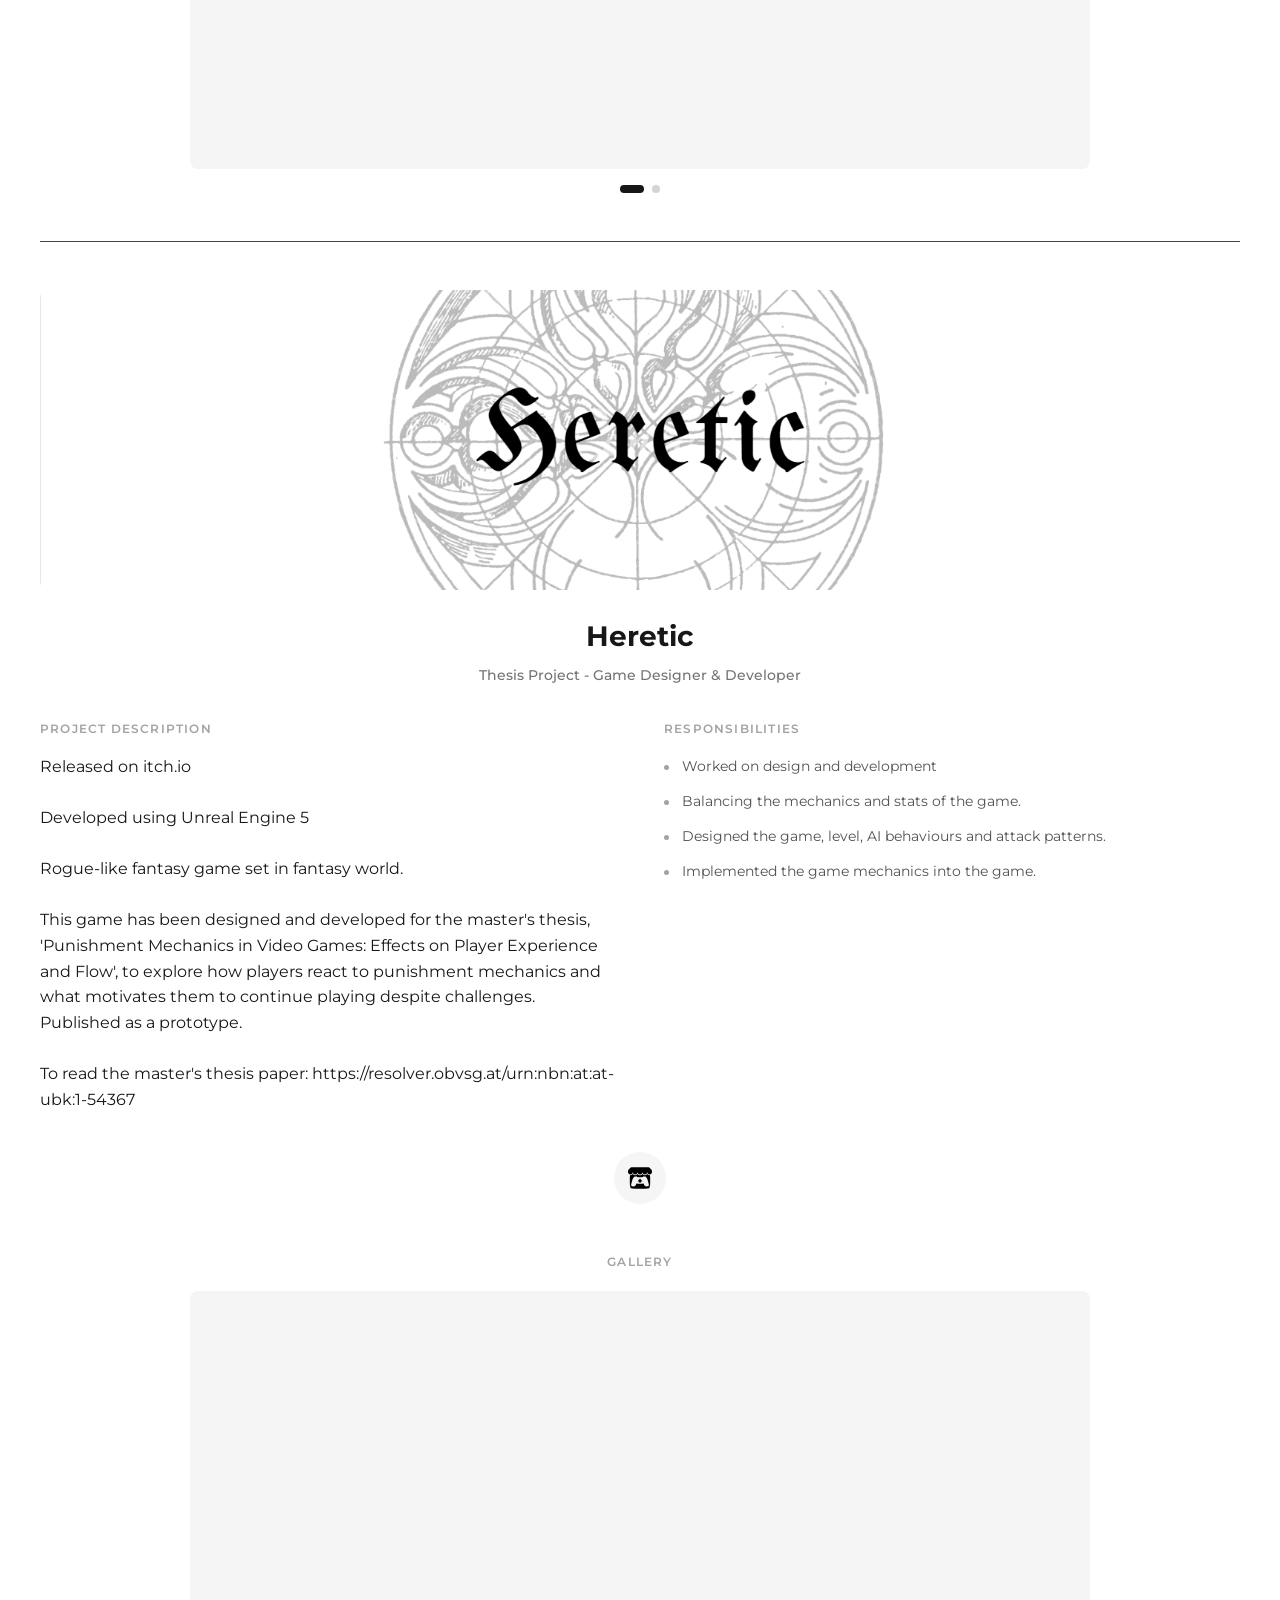
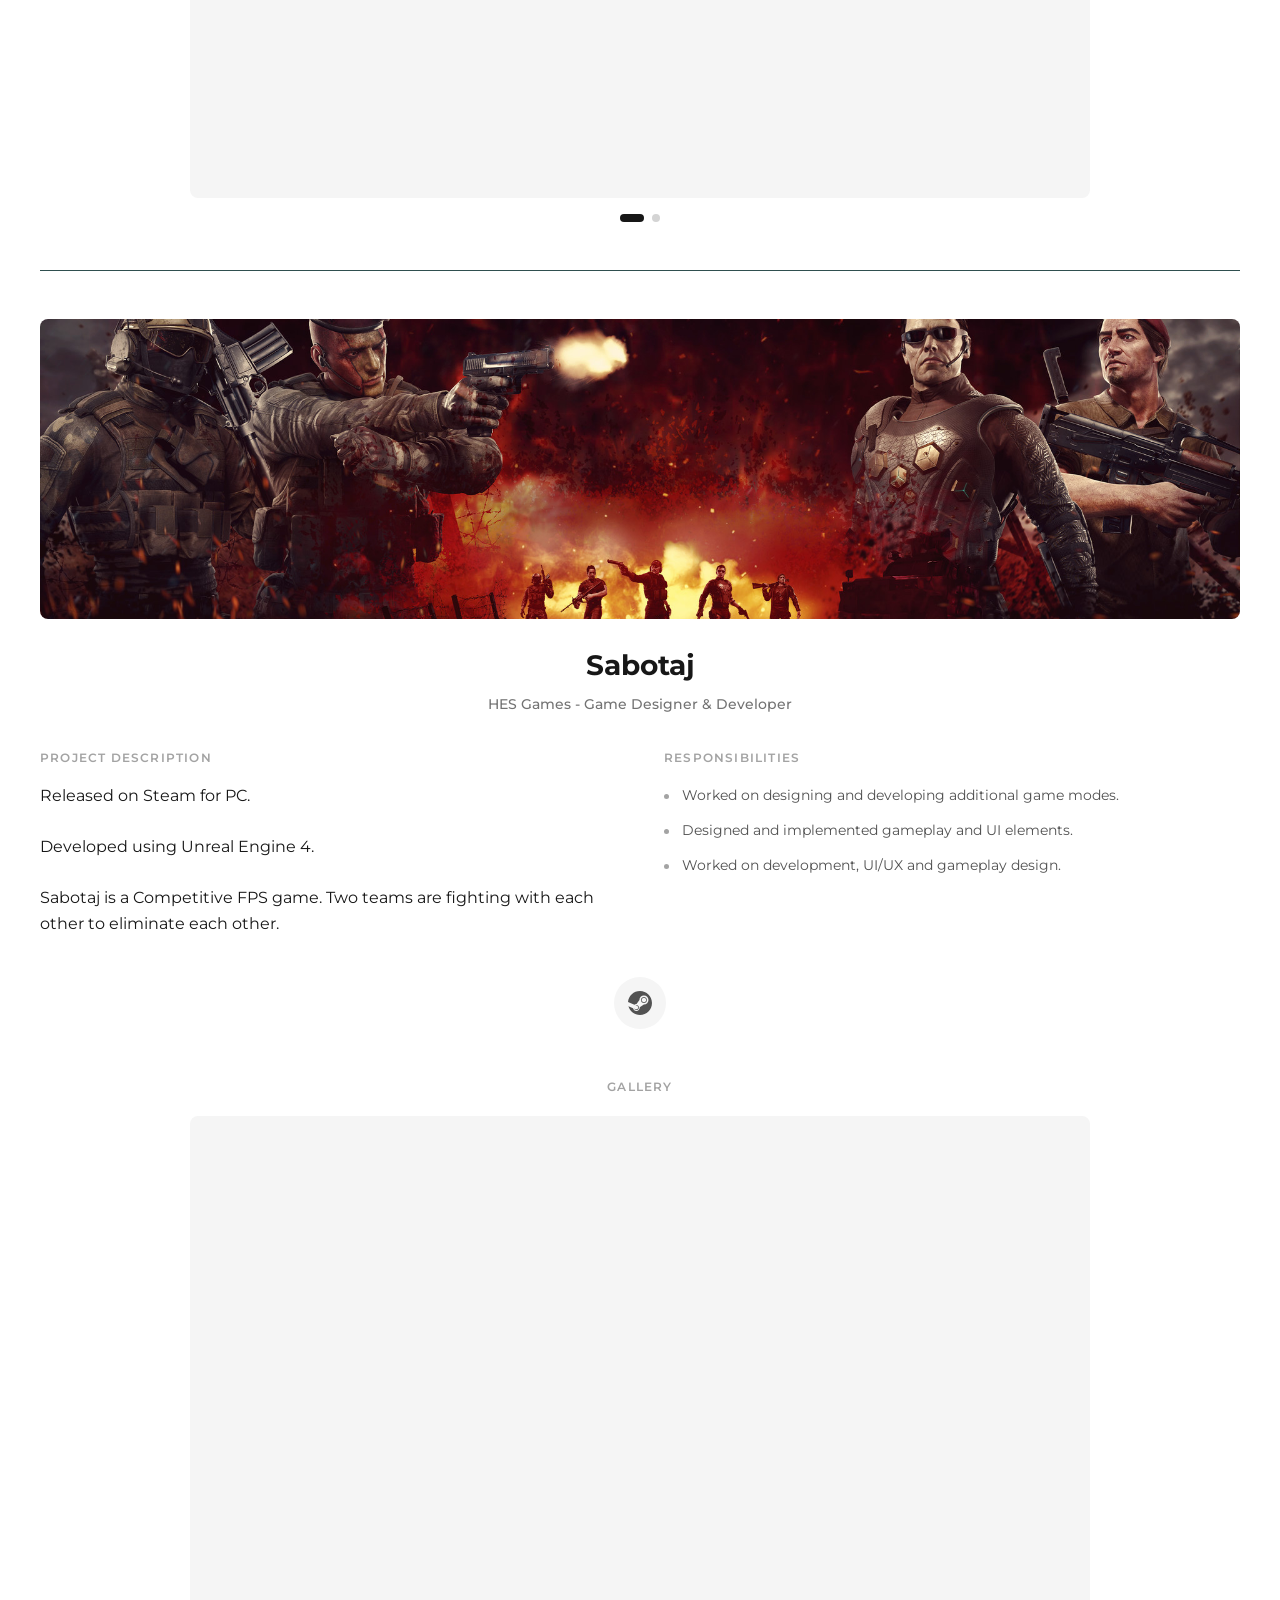
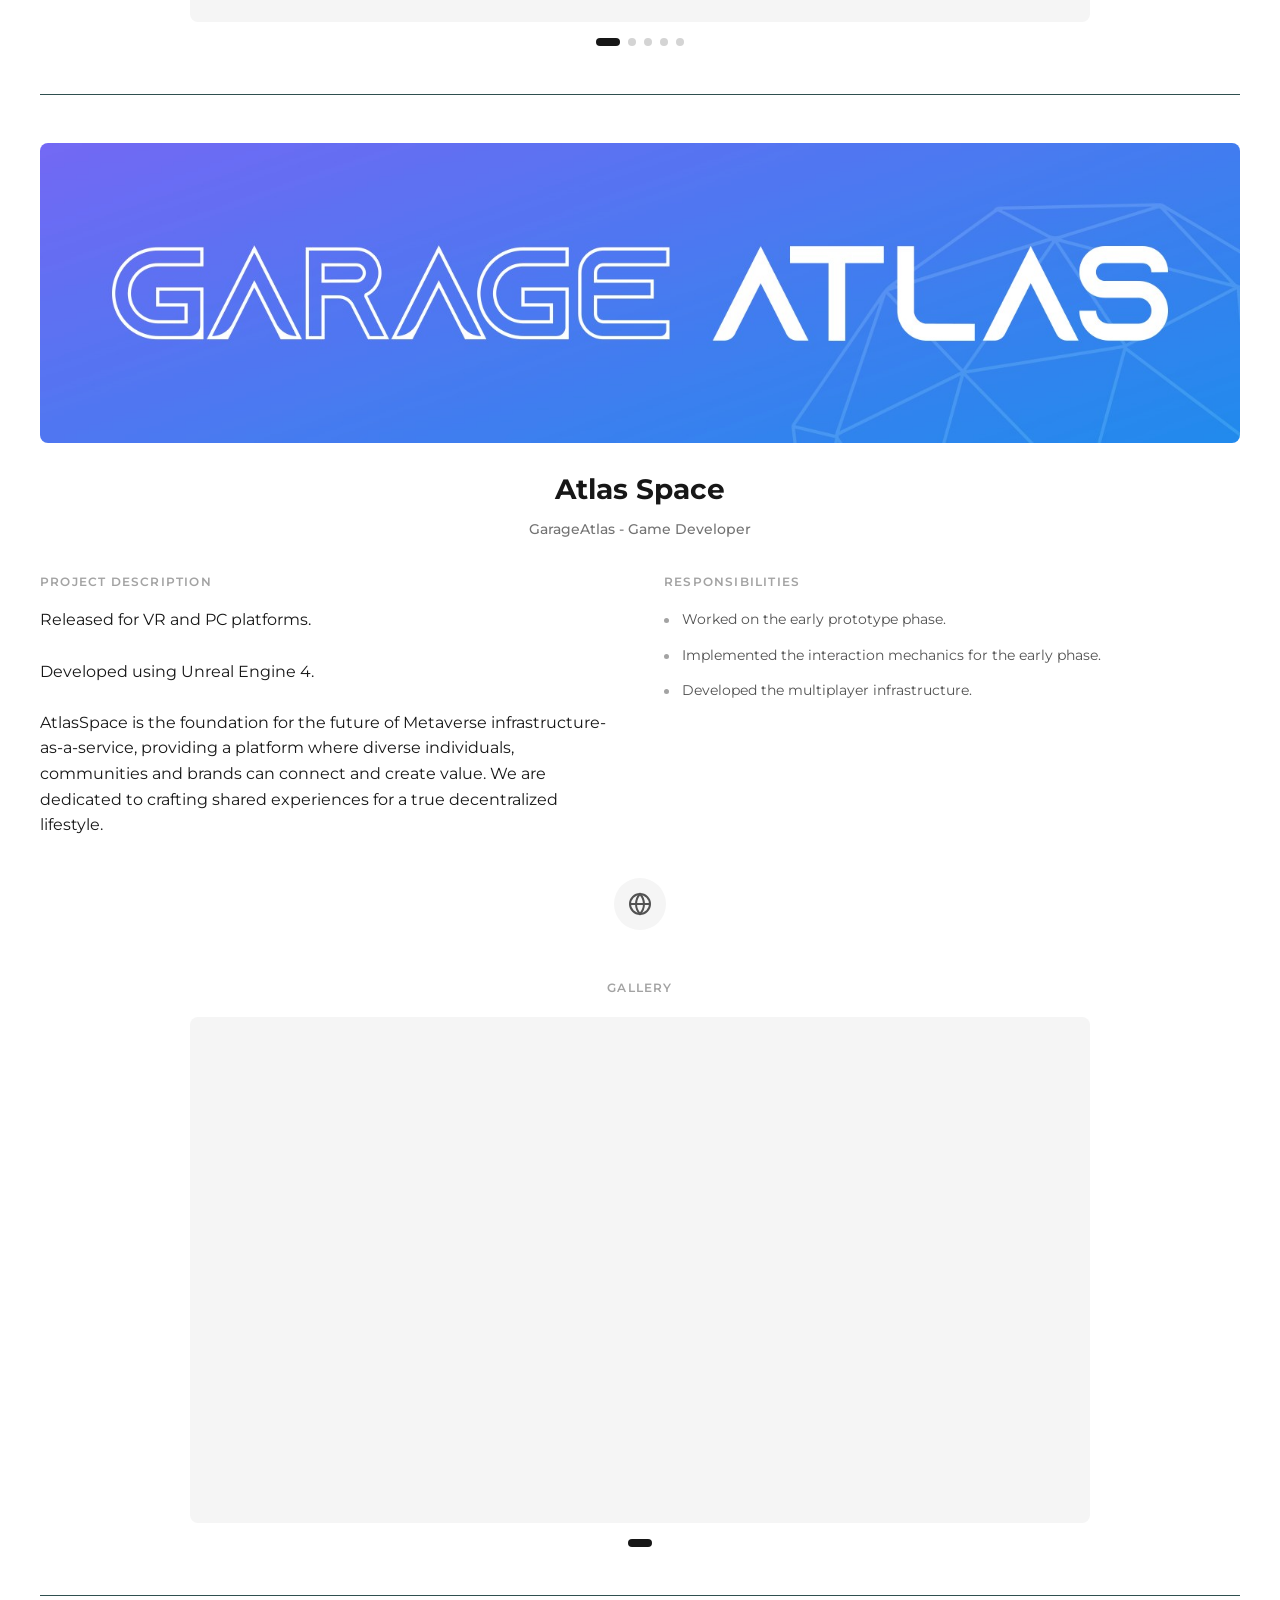
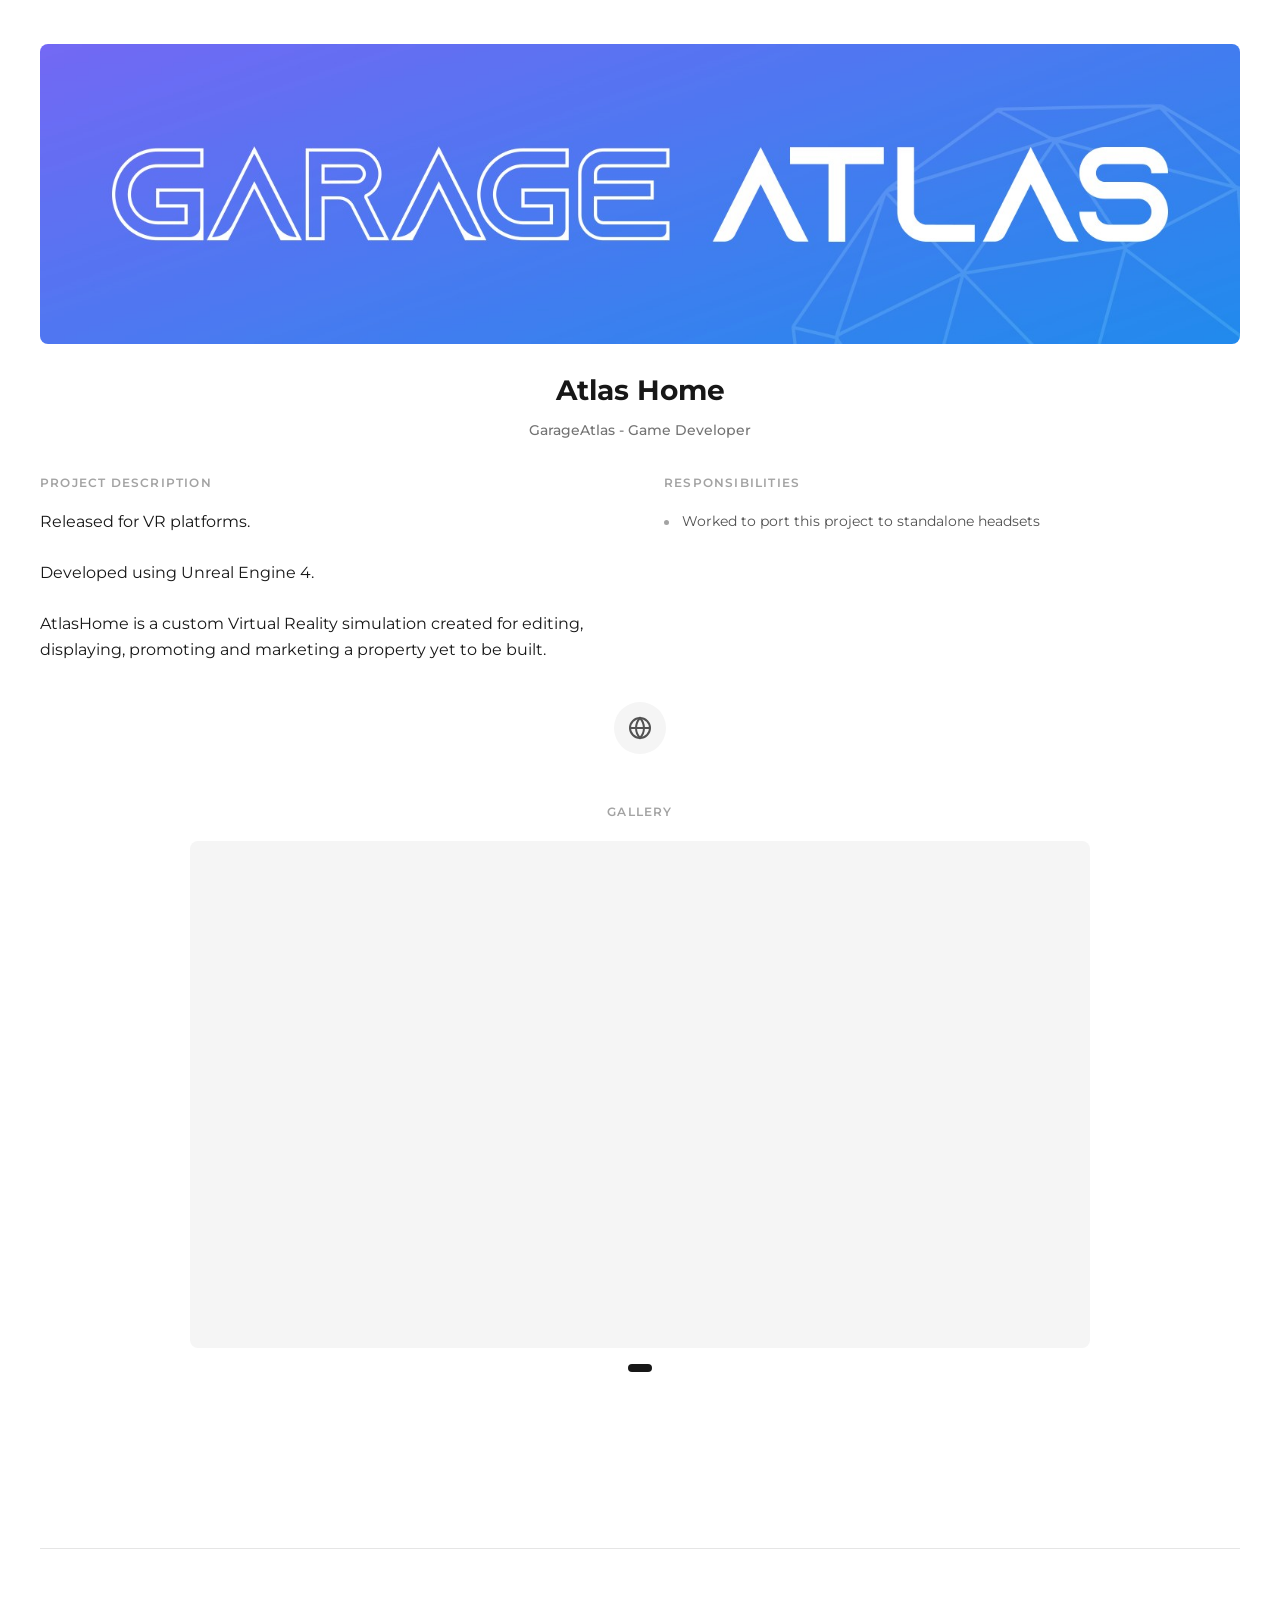
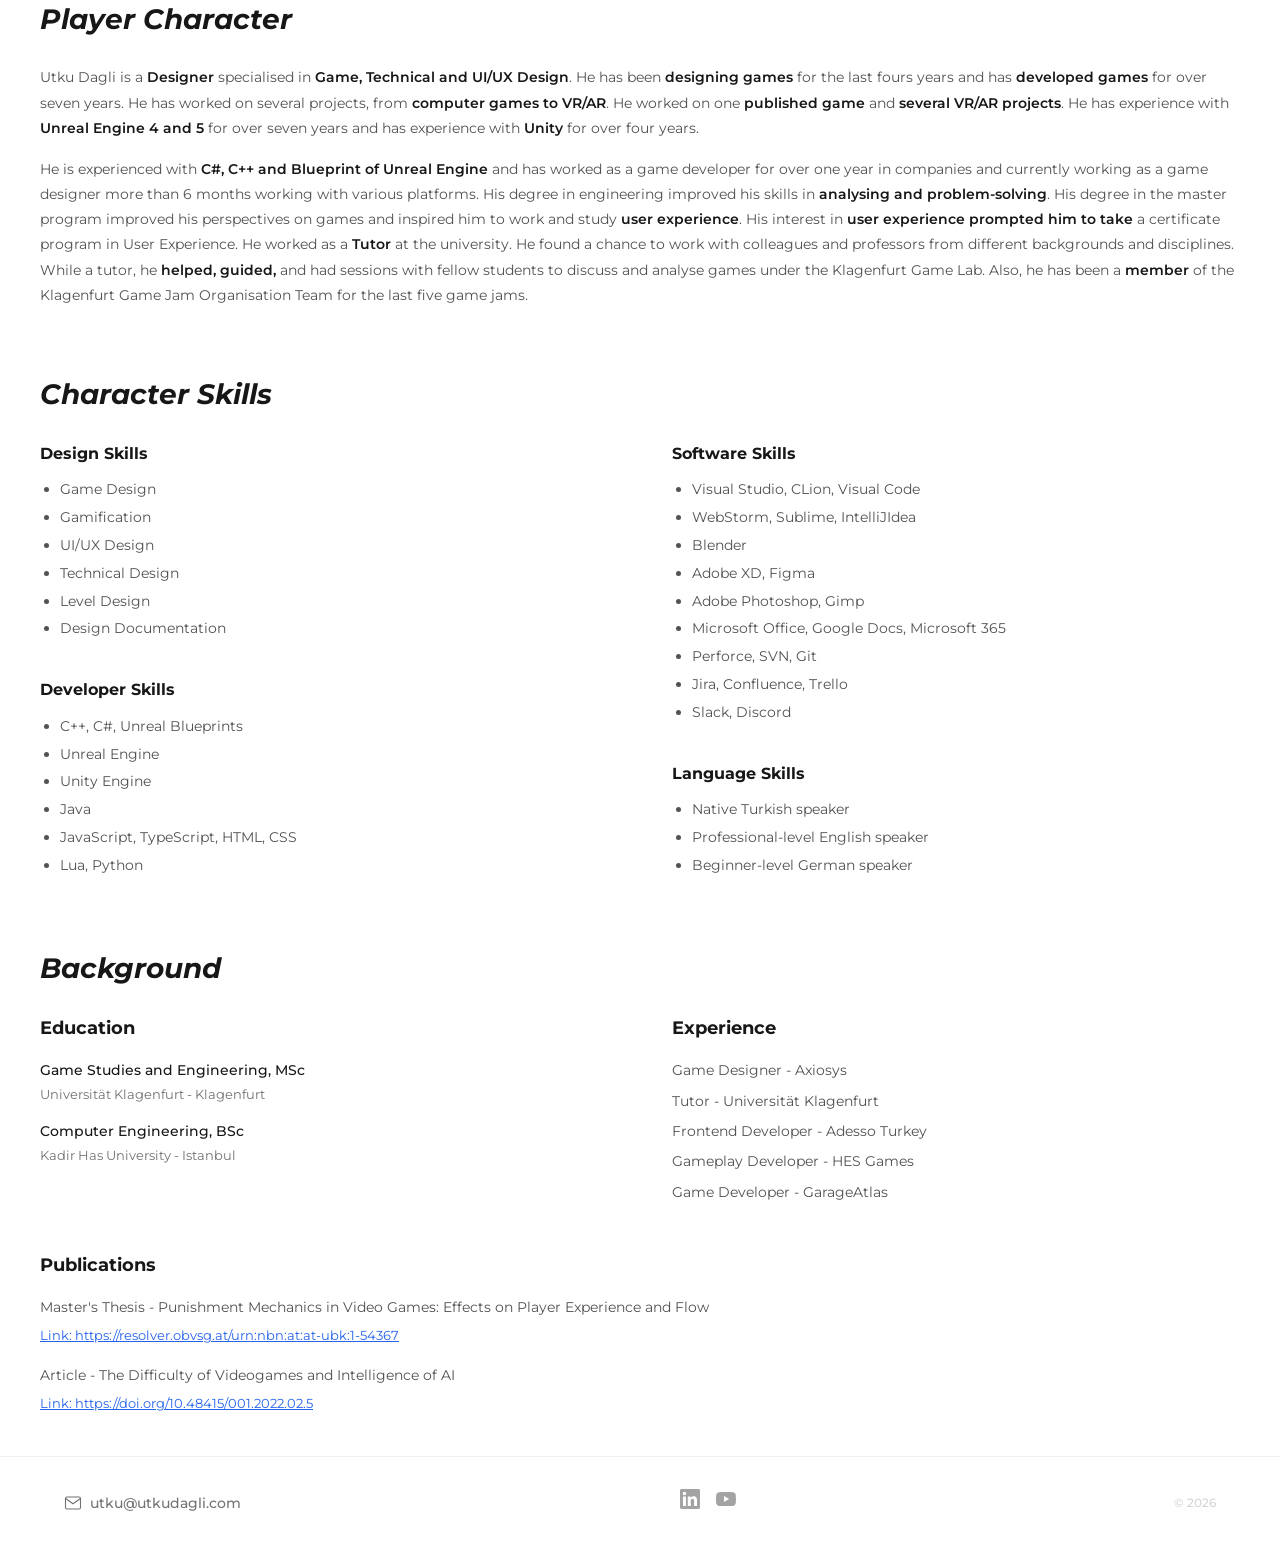
==== commit cffa1b28: "Added Google Tag" ====
--- a/index.html
+++ b/index.html
@@ -3,6 +3,17 @@
 <head>
   <meta charset="UTF-8">
   <meta name="viewport" content="width=device-width, initial-scale=1.0">
+
+  <!-- Google tag (gtag.js) -->
+  <script async src="https://www.googletagmanager.com/gtag/js?id=G-8EN1D7RH1H"></script>
+  <script>
+    window.dataLayer = window.dataLayer || [];
+    function gtag(){dataLayer.push(arguments);}
+    gtag('js', new Date());
+    gtag('config', 'G-8EN1D7RH1H');
+  </script>
+
+  
   <title>Portfolio - Home</title>
   <link rel="preconnect" href="https://fonts.googleapis.com">
   <link rel="preconnect" href="https://fonts.gstatic.com" crossorigin>
--- a/styles.css
+++ b/styles.css
@@ -227,7 +227,7 @@
 }
 
 .hero-text {
-  font-size: 9px;
+  font-size: 12px;
   font-weight: 500;
   color: #171717;
   line-height: 1.6;
@@ -236,13 +236,13 @@
 
 @media (min-width: 640px) {
   .hero-text {
-    font-size: 9px;
+    font-size: 12px;
   }
 }
 
 @media (min-width: 768px) {
   .hero-text {
-    font-size: 12px;
+    font-size: 16px;
   }
 }
 
@@ -266,7 +266,7 @@
 
 .project {
   padding: 48px 0;
-  border-bottom: 1px solid #e5e5e5;
+  border-bottom: 1px solid darkslategrey;
 }
 
 .project:last-child {
@@ -583,6 +583,11 @@
   margin-left: auto;
   margin-right: auto;
 }
+.header-logo {
+  height: 40px;
+  width: auto;
+  object-fit: contain;
+}
 
 @media (min-width: 640px) {
   .page-header {
@@ -590,6 +595,10 @@
     align-items: center;
     justify-content: space-between;
   }
+
+  .header-logo {
+  height: 36px;
+}
 }
 
 .page-actions {
@@ -639,12 +648,10 @@
   background: #fafafa;
   border: 1px solid #f0f0f0;
   border-radius: 8px;
-  aspect-ratio: 8.5 / 11;
+  aspect-ratio: 11 / 11;
   display: flex;
   align-items: center;
   justify-content: center;
-  max-height: 80vh;
-  max-width: 700px;
   margin: 0 auto;
 }
 
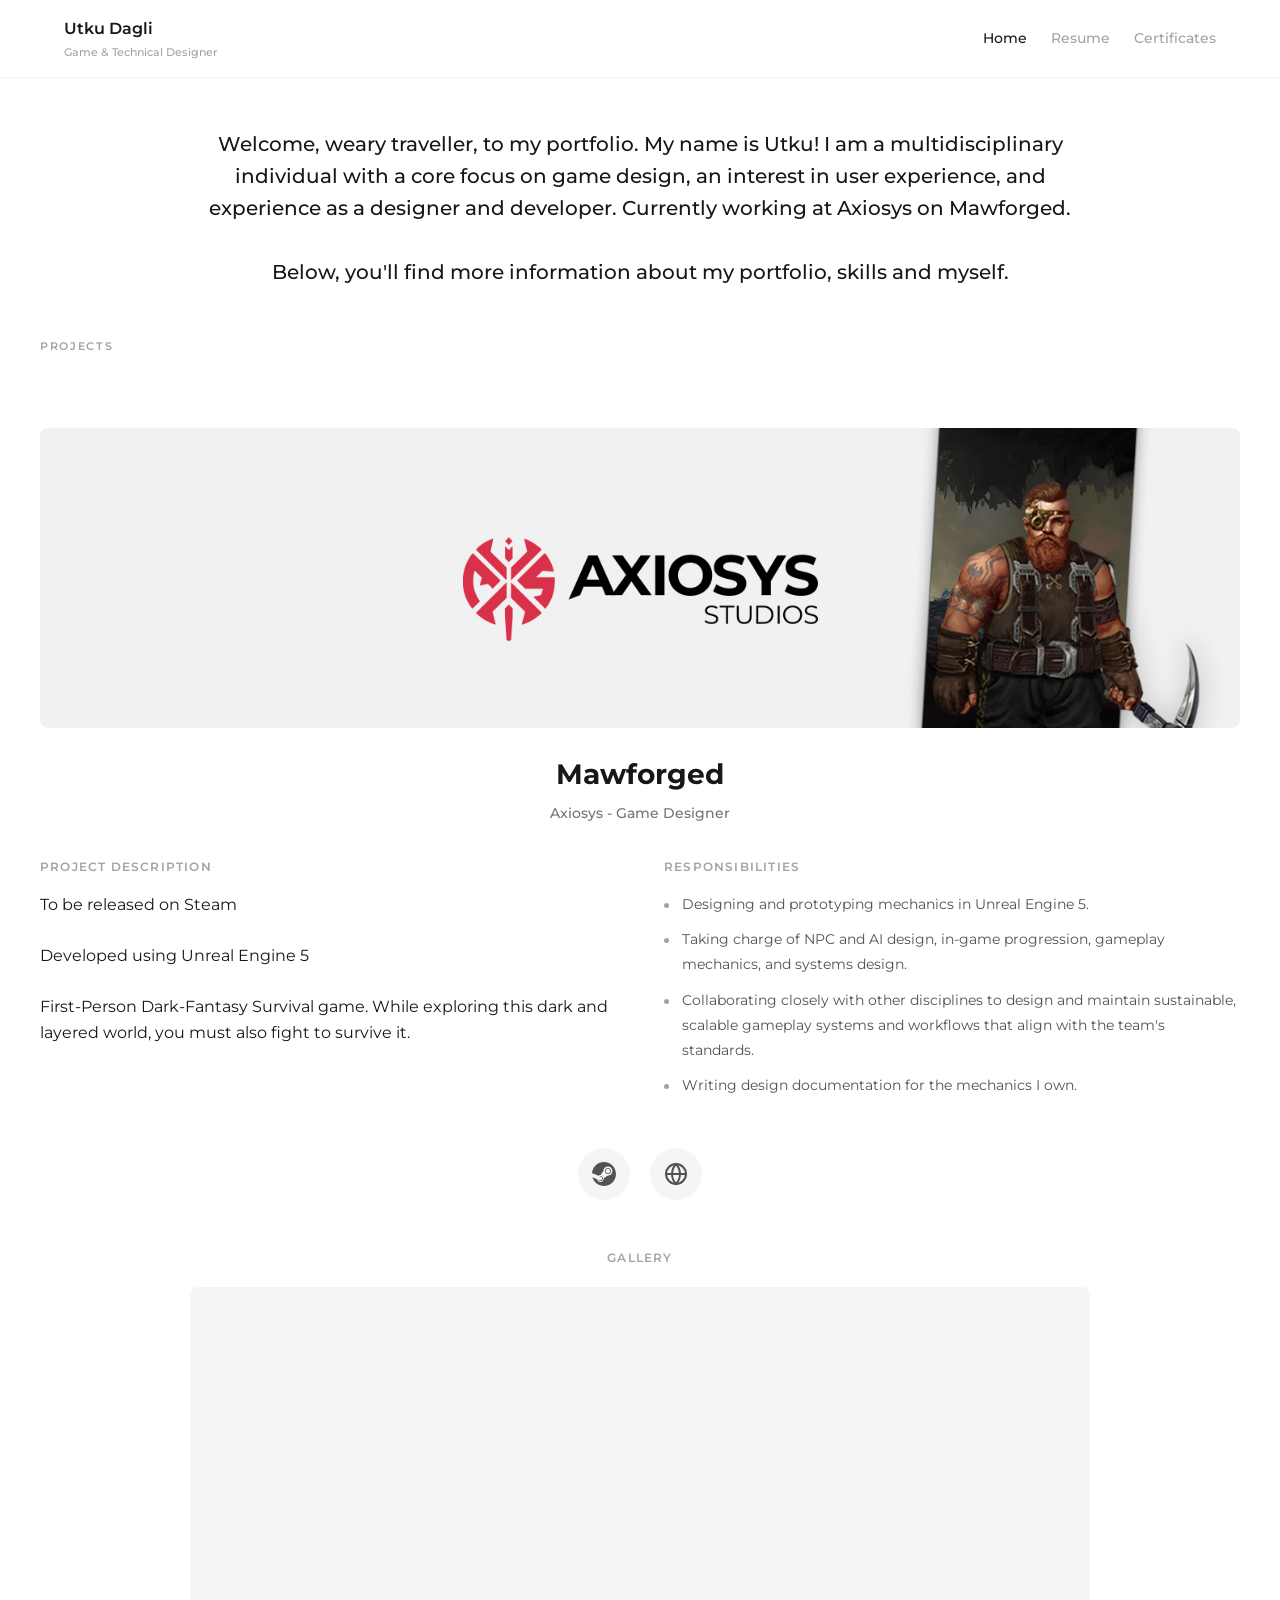
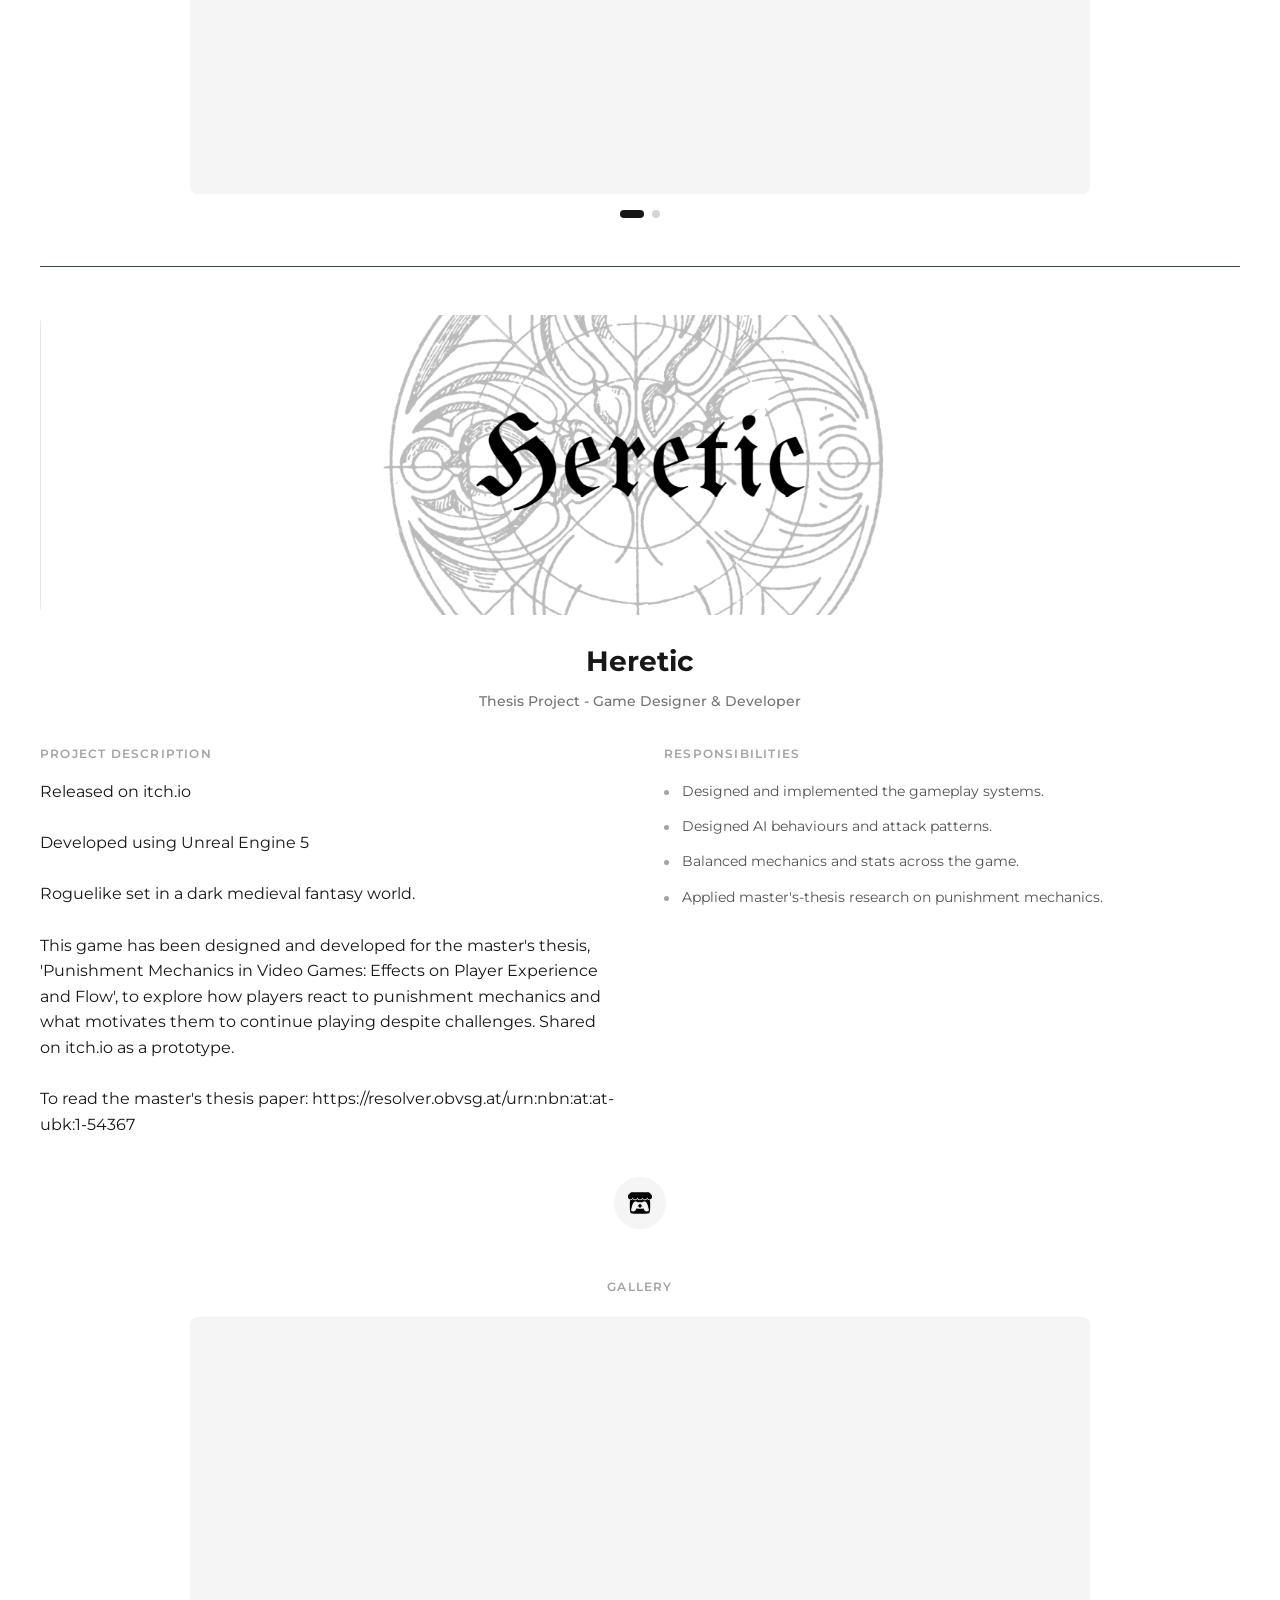
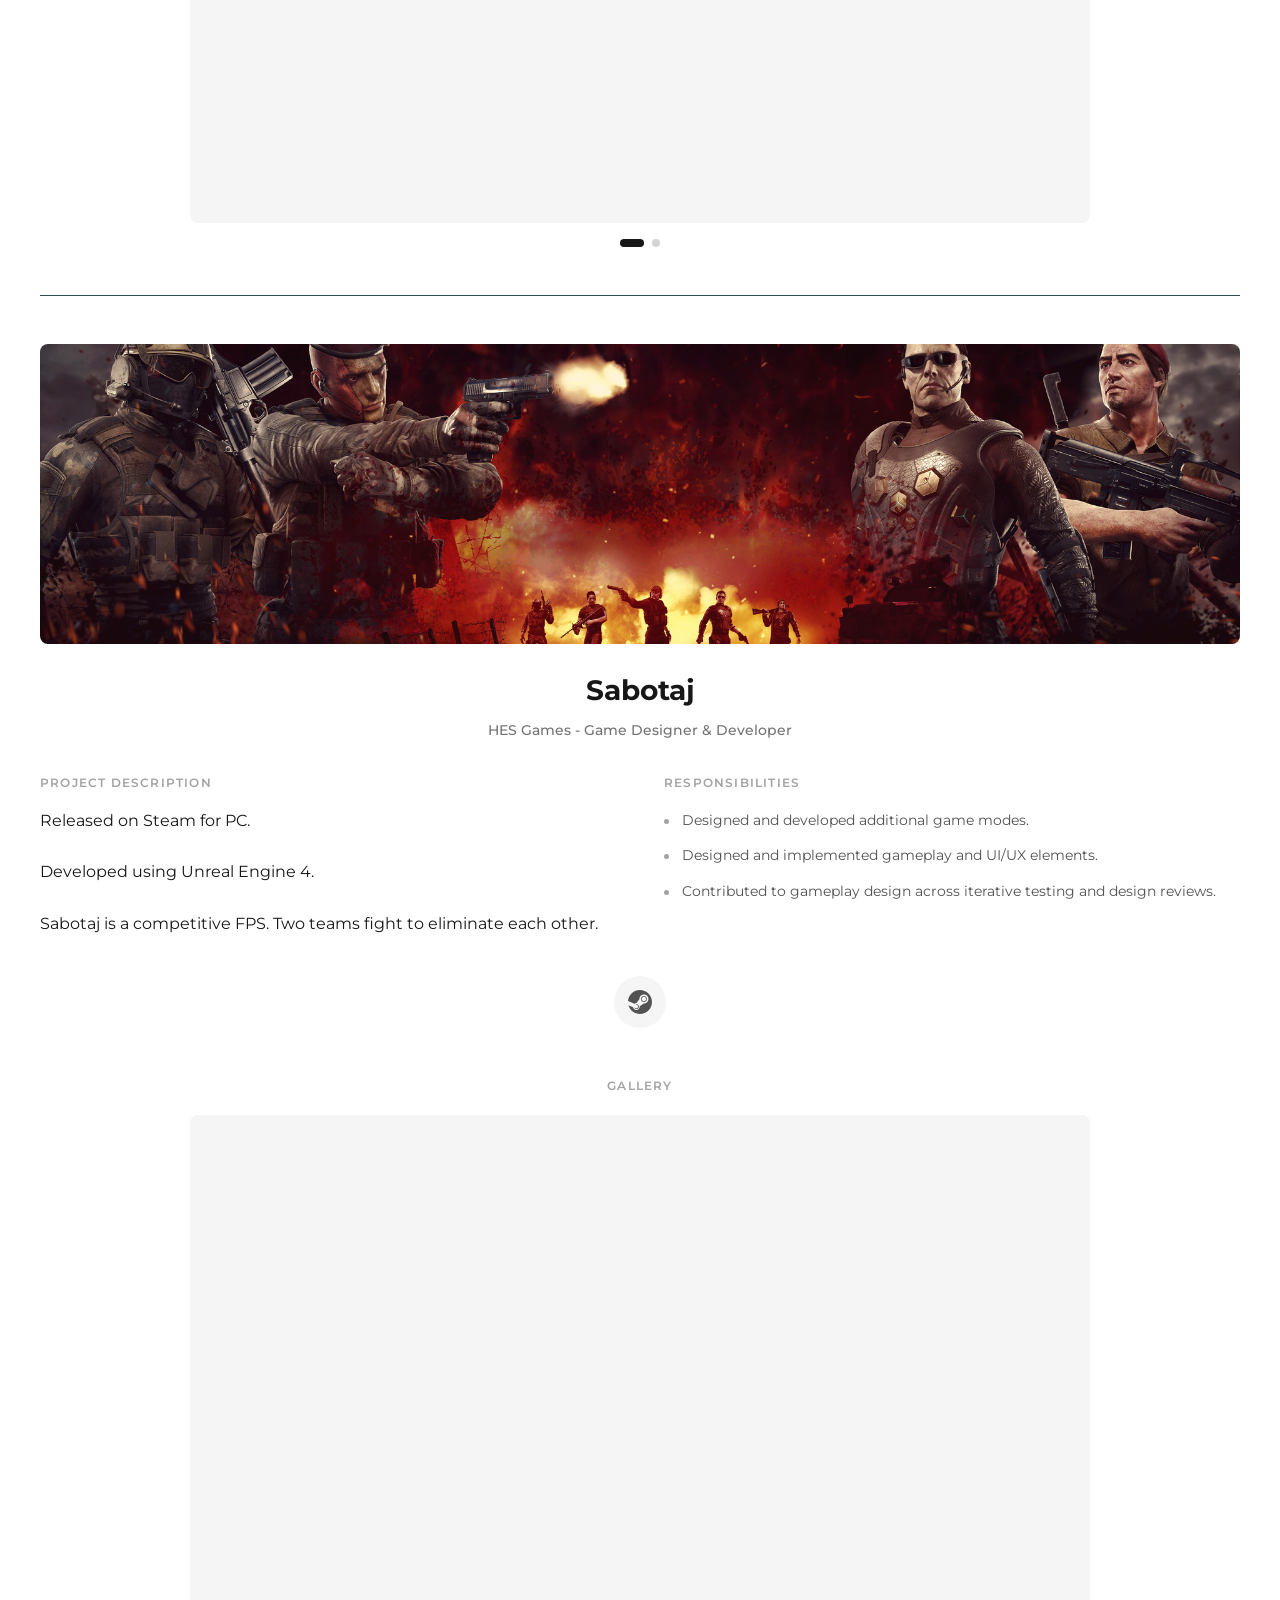
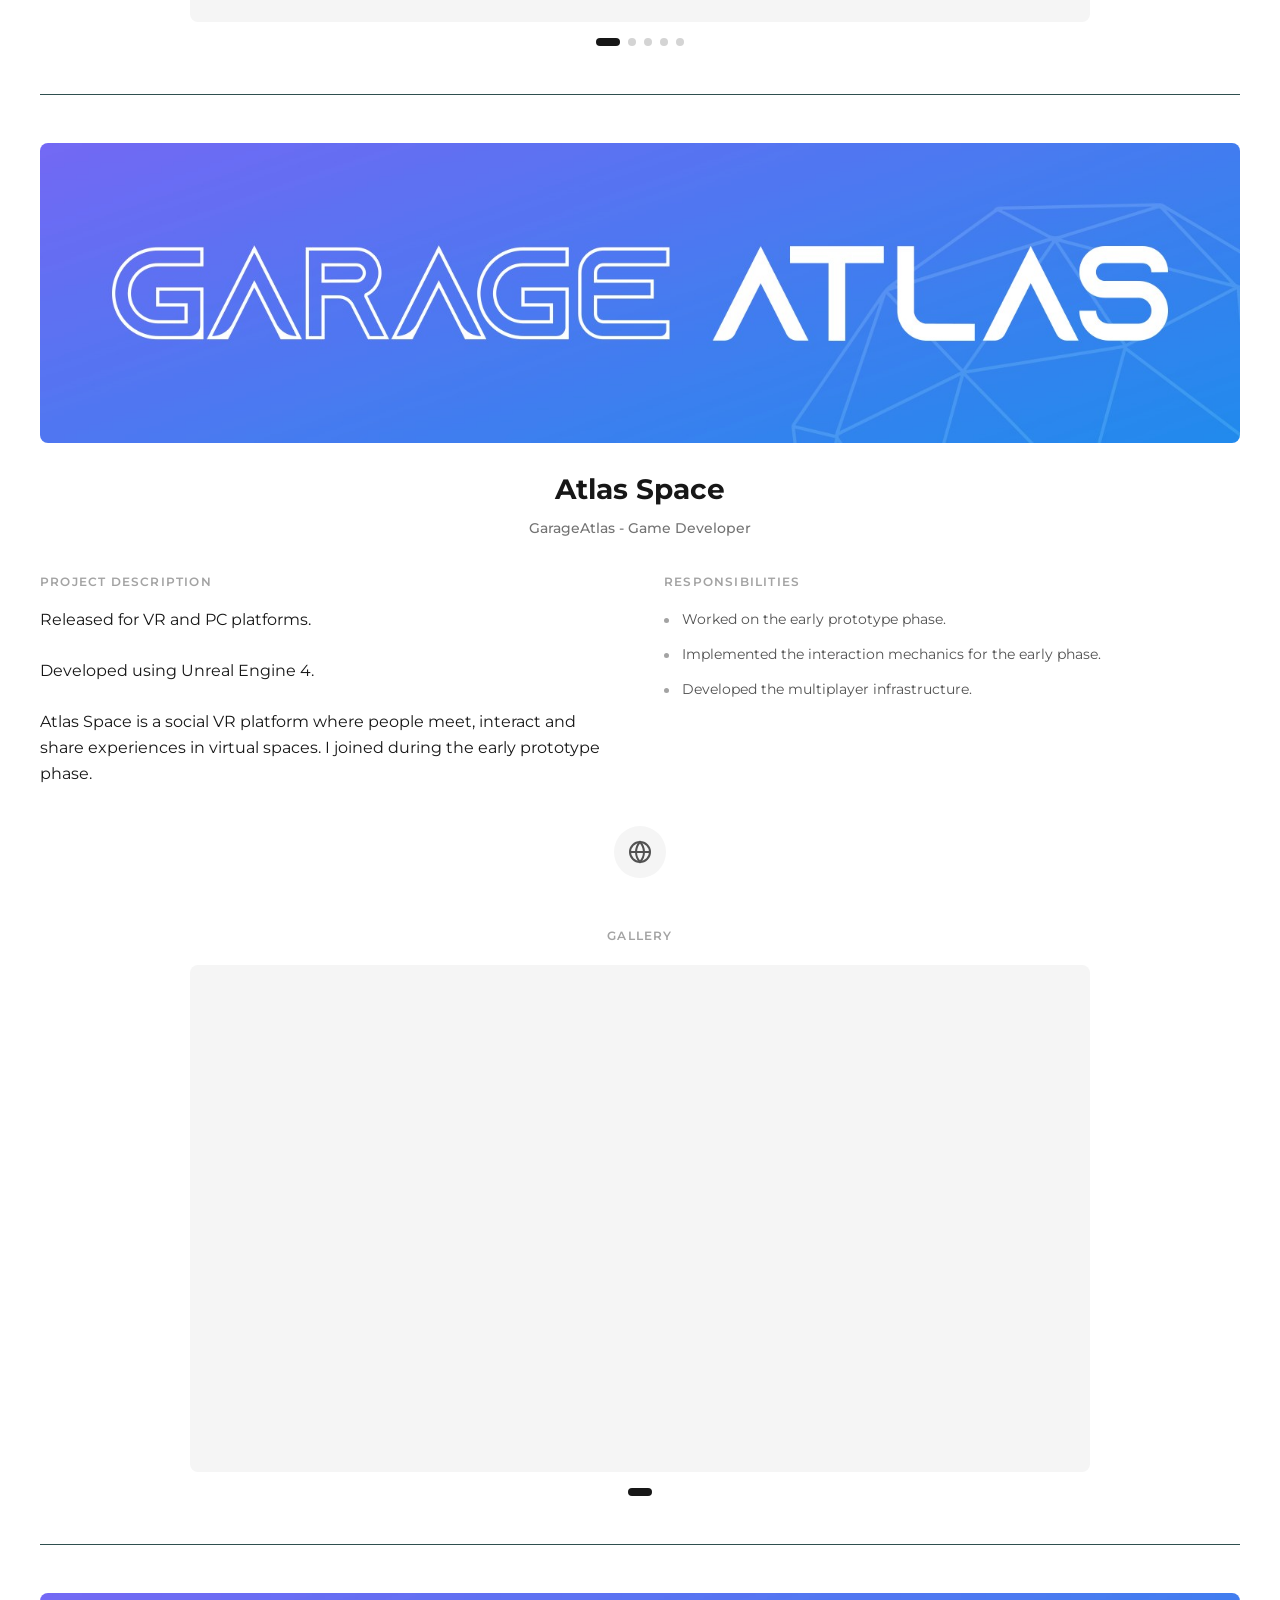
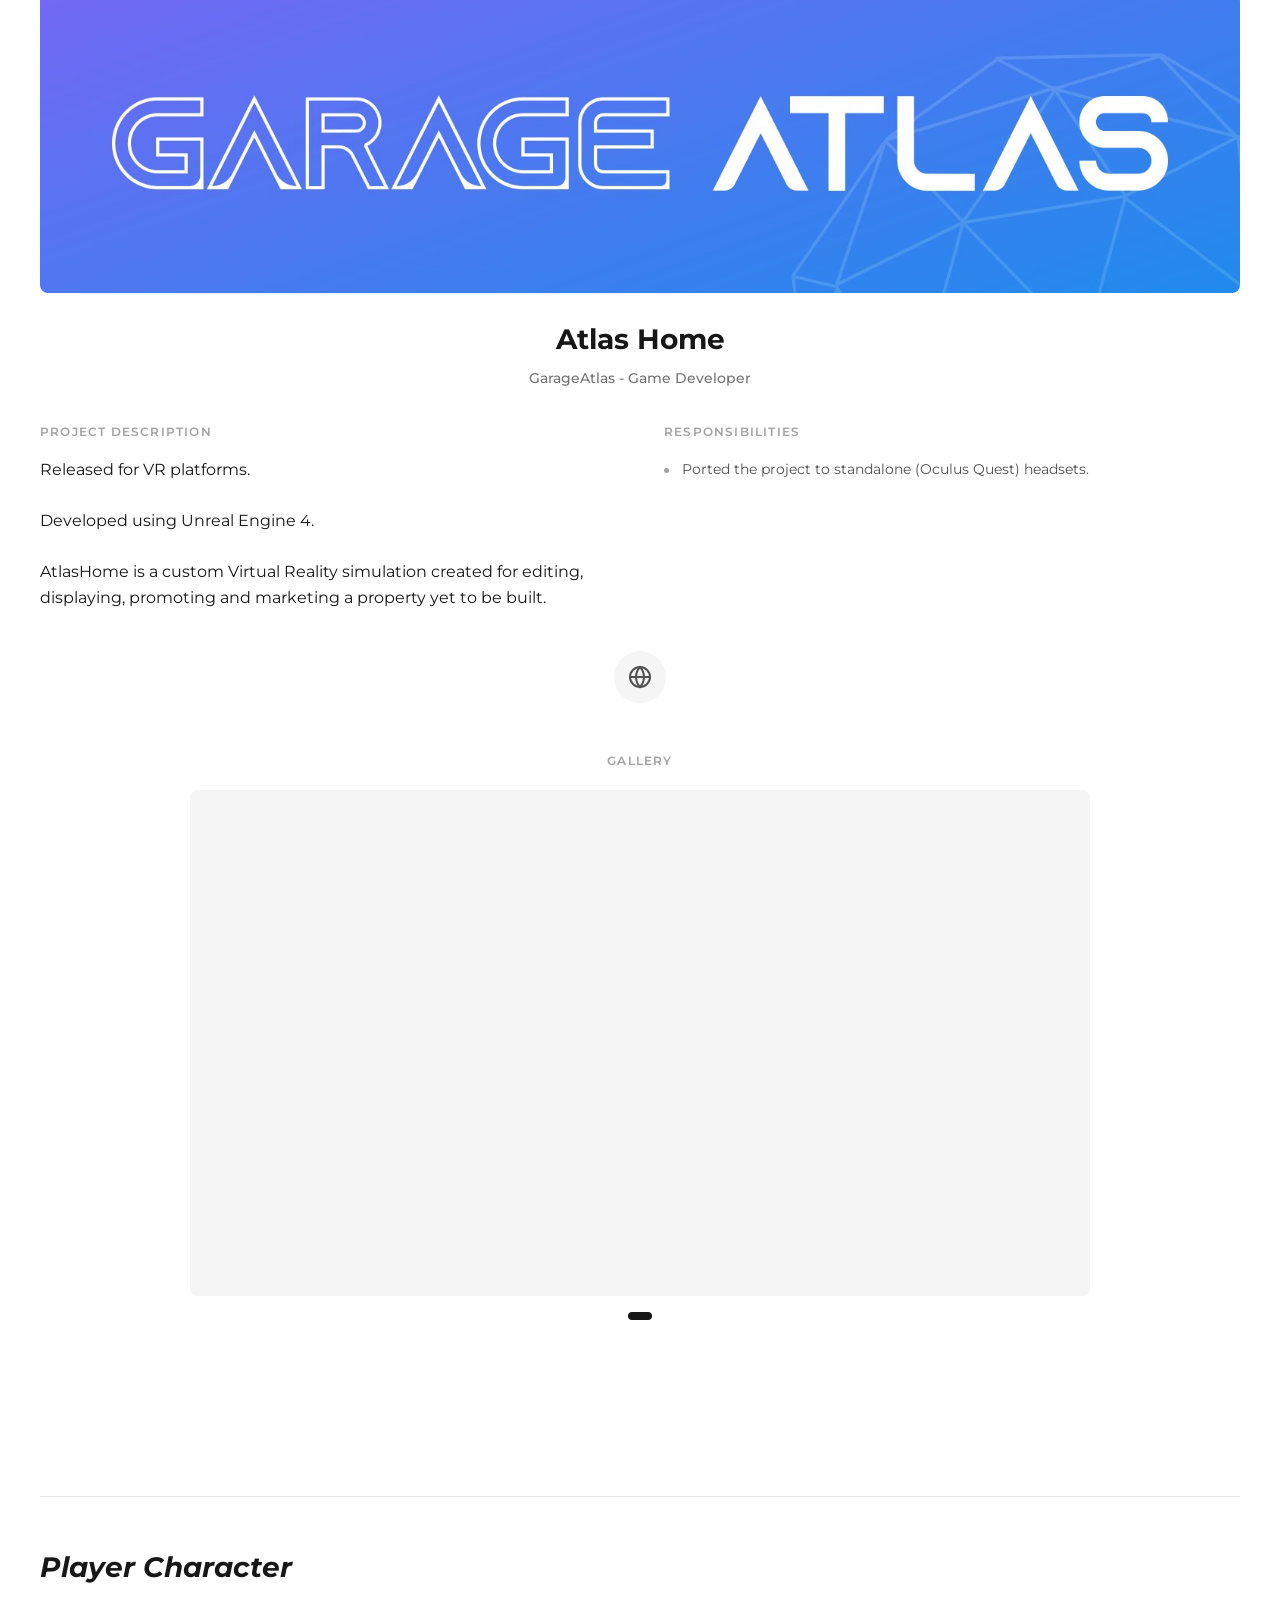
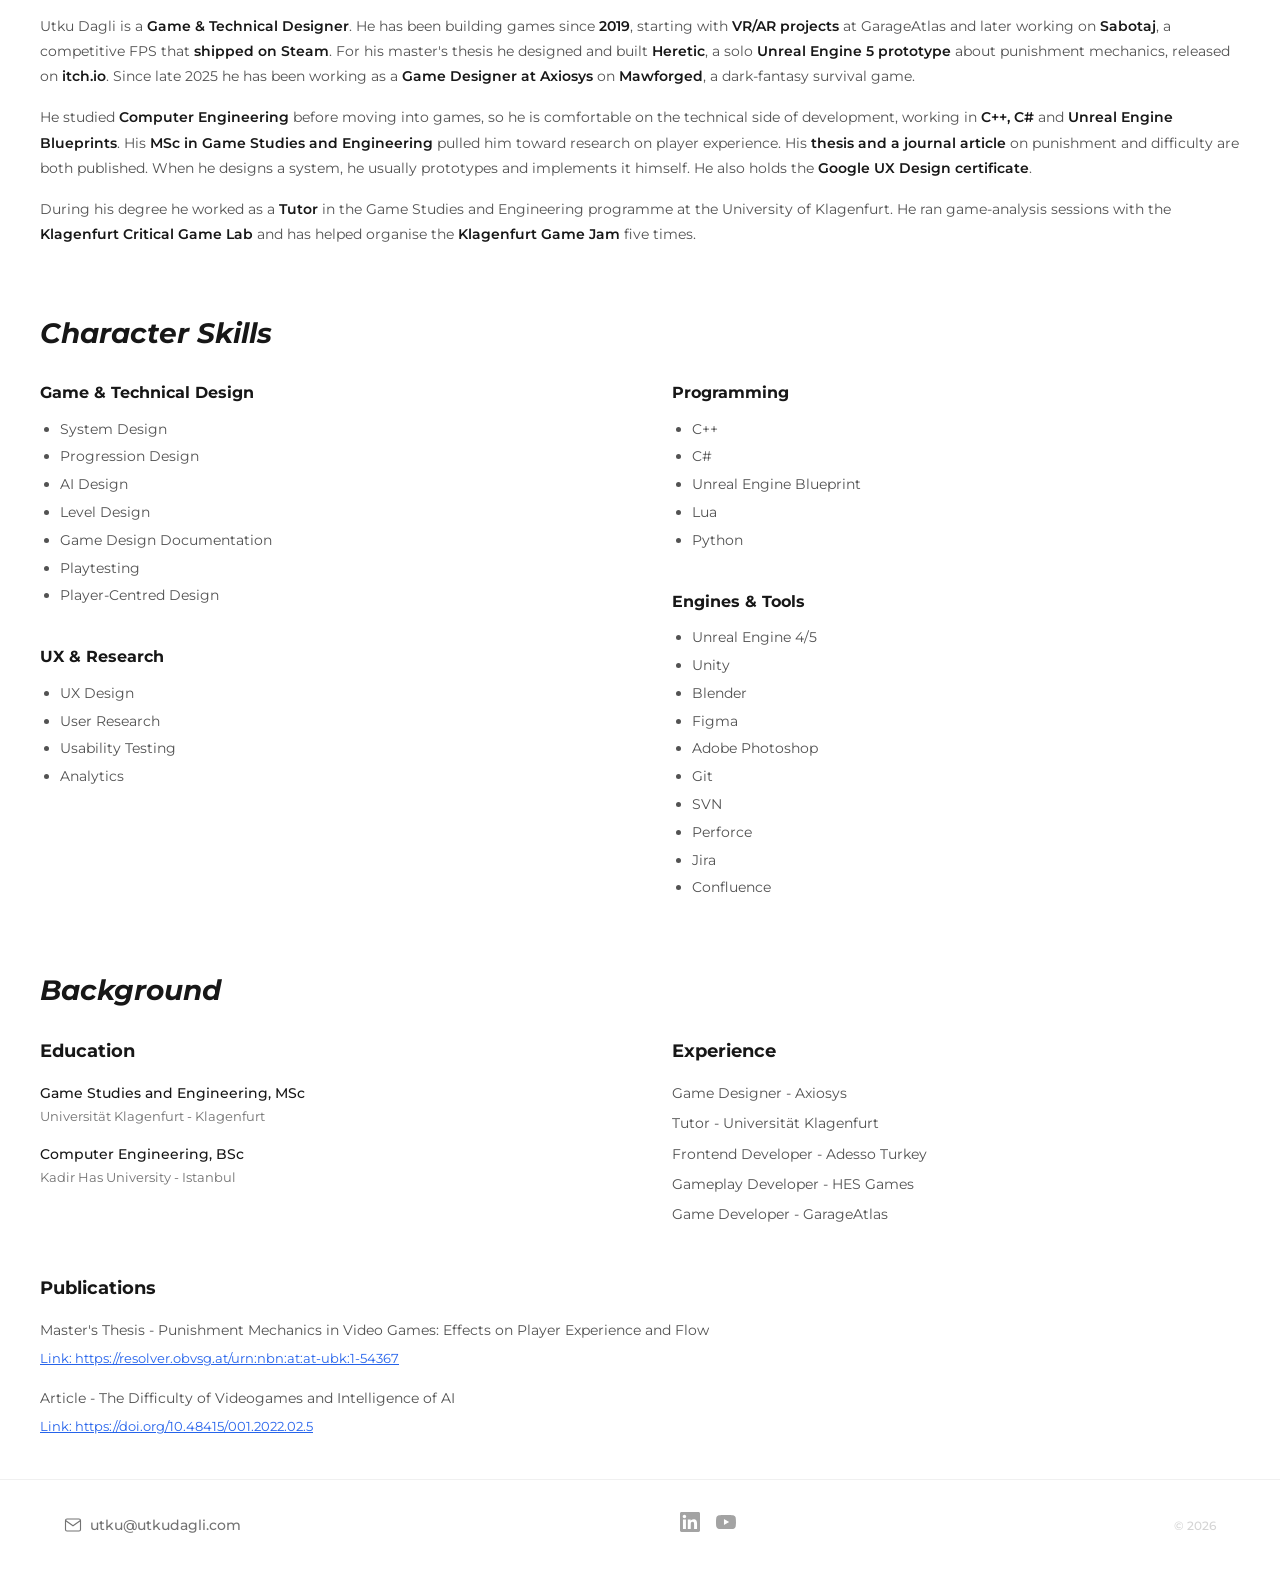
==== commit 9e7e7564: "Updated my Portfolio" ====
--- a/index.html
+++ b/index.html
@@ -14,7 +14,17 @@
   </script>
 
   
-  <title>Portfolio - Home</title>
+  <title>Utku Dağlı — Game & Technical Designer</title>
+  <meta name= "description" content="The portfolio page of Utku Dagli, Game & Technical Designer working in Unreal Engine 4/5, C++ and Blueprints. Currently designing Mawforged at Axiosys, creator of the research prototype Heretic and gameplay developer and designer on Sabotaj.">
+  <link rel="canonical" href="https://www.utkudagli.com/">
+
+  <meta property="og:type" content="website">
+  <meta property="og:url" content="https://www.utkudagli.com/">
+  <meta property="og:title" content="Utku Dağlı — Game & Technical Designer">
+  <meta property="og:description" content="Unreal Engine 4/5, C++ and Blueprints. Currently designing Mawforged at Axiosys; creator of the research prototype Heretic and gameplay designer on Sabotaj (Steam).">
+  <meta property="og:image" content="https://www.utkudagli.com/Projects/Mawforged/Personal_Profile_Banner.jpg">
+
+
   <link rel="preconnect" href="https://fonts.googleapis.com">
   <link rel="preconnect" href="https://fonts.gstatic.com" crossorigin>
   <link href="https://fonts.googleapis.com/css2?family=Montserrat:wght@400;500;600;700&display=swap" rel="stylesheet">
@@ -25,7 +35,15 @@
   
   <main class="main">
     <!-- Hero -->
-    <section class="section hero container" id="hero"></section>
+    <section class="section hero container" id="hero">
+      <p class="hero-text">
+        Welcome, weary traveller, to my portfolio. My name is Utku! I am a multidisciplinary
+        individual with a core focus on game design, an interest in user experience, and
+        experience as a designer and developer. Currently working at Axiosys on Mawforged.
+        <br><br>
+        Below, you'll find more information about my portfolio, skills and myself.
+      </p>
+    </section>
     
     <!-- Projects -->
     <section class="section container">
@@ -44,7 +62,7 @@
   <script src="main.js"></script>
   <script>
     initPage('home');
-    renderHero();
+    //renderHero();
     renderProjects();
     renderBackground();
   </script>
